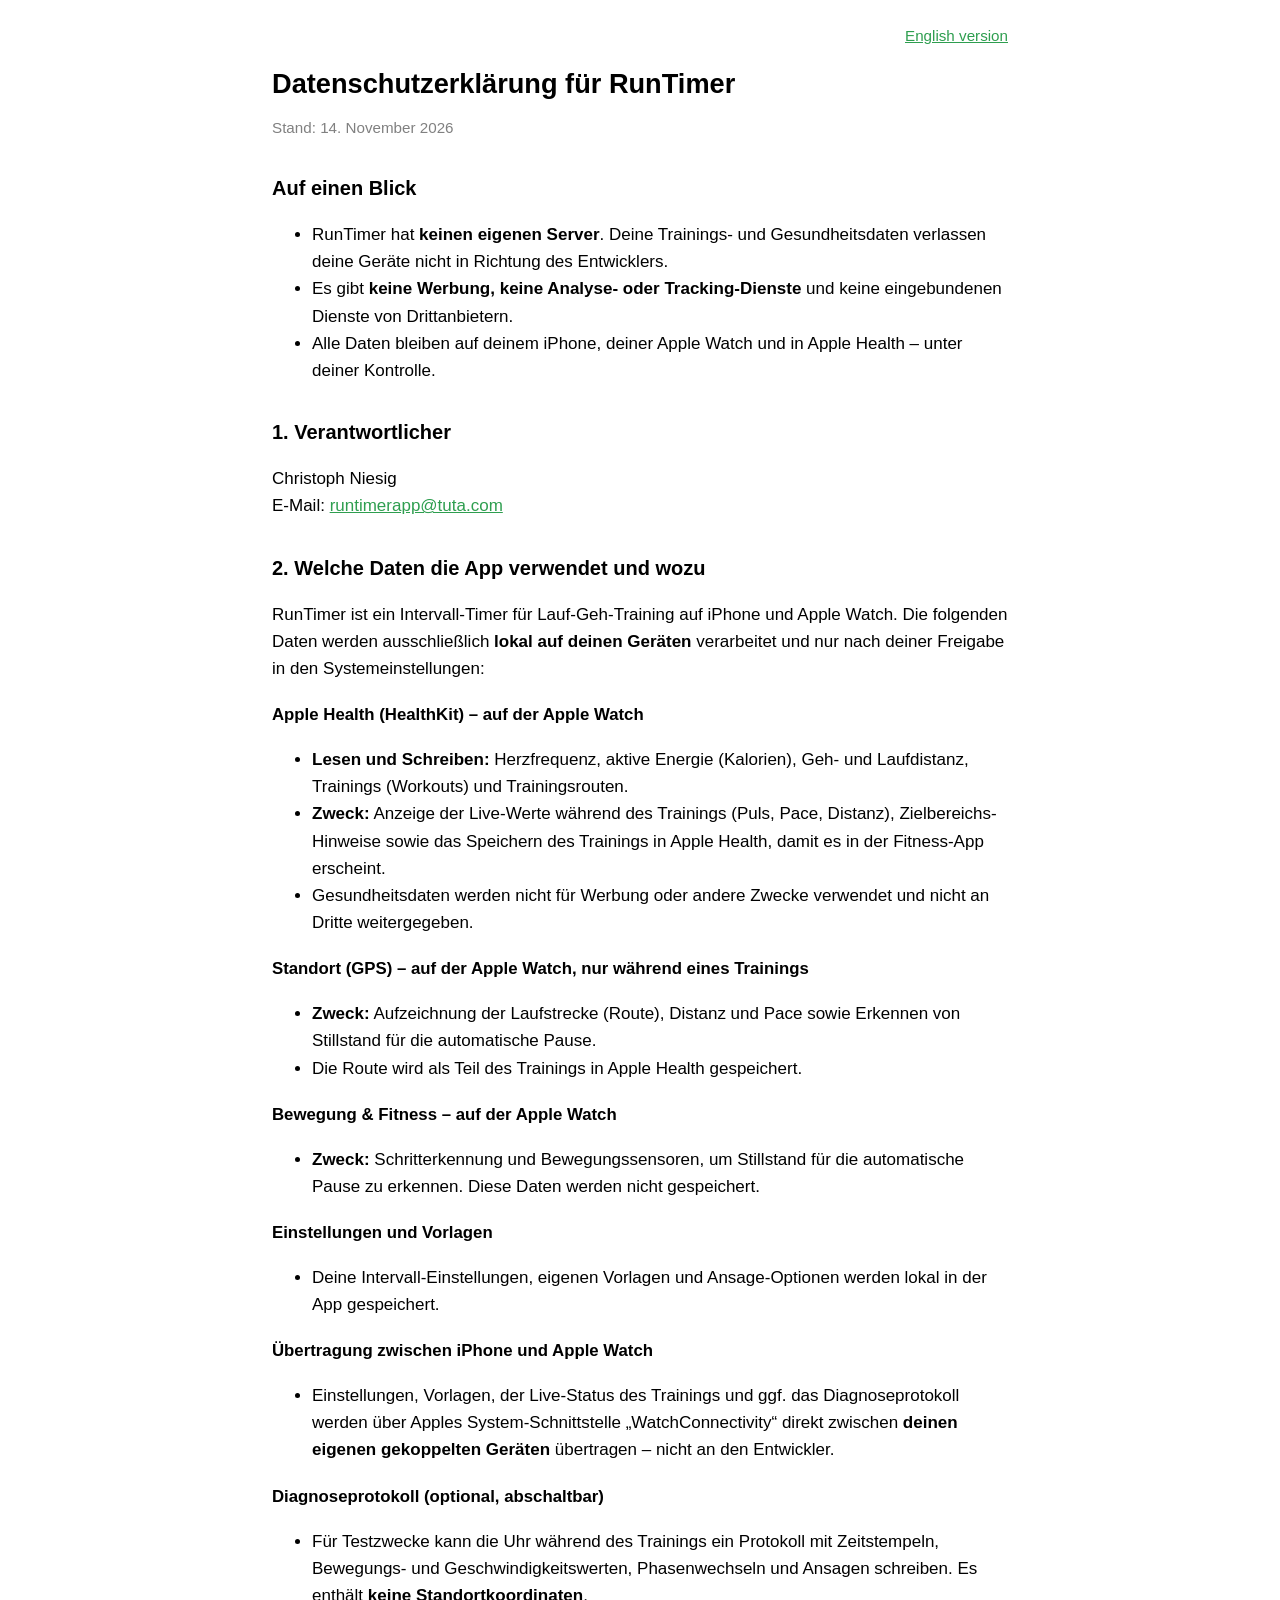
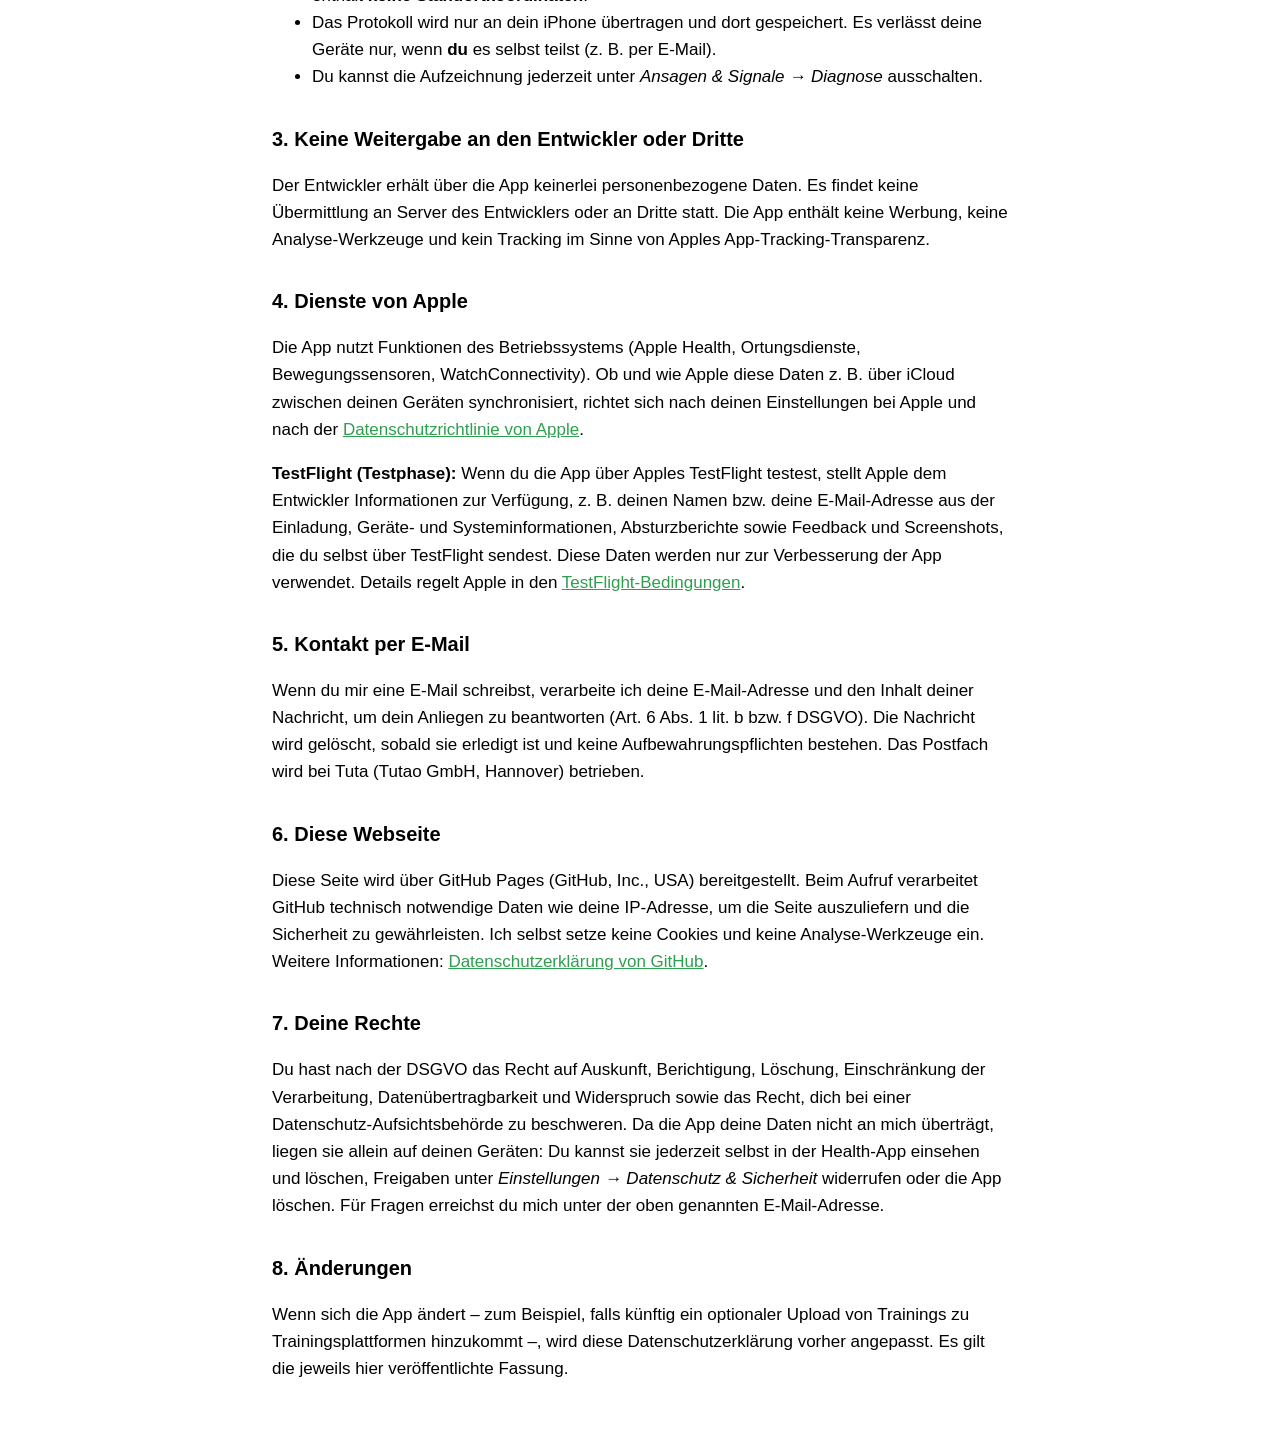
==== datenschutz.html @ b95197dc "Add files via upload" ====
<!DOCTYPE html>
<html lang="de">
<head>
<meta charset="utf-8">
<meta name="viewport" content="width=device-width, initial-scale=1">
<title>RunTimer – Datenschutzerklärung</title>
<link rel="stylesheet" href="style.css">
</head>
<body>
<main>
<p class="lang"><a href="privacy.html" hreflang="en">English version</a></p>

<h1>Datenschutzerklärung für RunTimer</h1>
<p class="meta">Stand: 14. November 2026</p>

<h2>Auf einen Blick</h2>
<ul>
  <li>RunTimer hat <strong>keinen eigenen Server</strong>. Deine Trainings- und Gesundheitsdaten verlassen deine Geräte nicht in Richtung des Entwicklers.</li>
  <li>Es gibt <strong>keine Werbung, keine Analyse- oder Tracking-Dienste</strong> und keine eingebundenen Dienste von Drittanbietern.</li>
  <li>Alle Daten bleiben auf deinem iPhone, deiner Apple Watch und in Apple Health – unter deiner Kontrolle.</li>
</ul>

<h2>1. Verantwortlicher</h2>
<p>Christoph Niesig<br>
E-Mail: <a href="mailto:runtimerapp@tuta.com">runtimerapp@tuta.com</a></p>

<h2>2. Welche Daten die App verwendet und wozu</h2>
<p>RunTimer ist ein Intervall-Timer für Lauf-Geh-Training auf iPhone und Apple Watch. Die folgenden Daten werden ausschließlich <strong>lokal auf deinen Geräten</strong> verarbeitet und nur nach deiner Freigabe in den Systemeinstellungen:</p>

<h3>Apple Health (HealthKit) – auf der Apple Watch</h3>
<ul>
  <li><strong>Lesen und Schreiben:</strong> Herzfrequenz, aktive Energie (Kalorien), Geh- und Laufdistanz, Trainings (Workouts) und Trainingsrouten.</li>
  <li><strong>Zweck:</strong> Anzeige der Live-Werte während des Trainings (Puls, Pace, Distanz), Zielbereichs-Hinweise sowie das Speichern des Trainings in Apple Health, damit es in der Fitness-App erscheint.</li>
  <li>Gesundheitsdaten werden nicht für Werbung oder andere Zwecke verwendet und nicht an Dritte weitergegeben.</li>
</ul>

<h3>Standort (GPS) – auf der Apple Watch, nur während eines Trainings</h3>
<ul>
  <li><strong>Zweck:</strong> Aufzeichnung der Laufstrecke (Route), Distanz und Pace sowie Erkennen von Stillstand für die automatische Pause.</li>
  <li>Die Route wird als Teil des Trainings in Apple Health gespeichert.</li>
</ul>

<h3>Bewegung &amp; Fitness – auf der Apple Watch</h3>
<ul>
  <li><strong>Zweck:</strong> Schritterkennung und Bewegungssensoren, um Stillstand für die automatische Pause zu erkennen. Diese Daten werden nicht gespeichert.</li>
</ul>

<h3>Einstellungen und Vorlagen</h3>
<ul>
  <li>Deine Intervall-Einstellungen, eigenen Vorlagen und Ansage-Optionen werden lokal in der App gespeichert.</li>
</ul>

<h3>Übertragung zwischen iPhone und Apple Watch</h3>
<ul>
  <li>Einstellungen, Vorlagen, der Live-Status des Trainings und ggf. das Diagnoseprotokoll werden über Apples System-Schnittstelle „WatchConnectivity“ direkt zwischen <strong>deinen eigenen gekoppelten Geräten</strong> übertragen – nicht an den Entwickler.</li>
</ul>

<h3>Diagnoseprotokoll (optional, abschaltbar)</h3>
<ul>
  <li>Für Testzwecke kann die Uhr während des Trainings ein Protokoll mit Zeitstempeln, Bewegungs- und Geschwindigkeitswerten, Phasenwechseln und Ansagen schreiben. Es enthält <strong>keine Standortkoordinaten</strong>.</li>
  <li>Das Protokoll wird nur an dein iPhone übertragen und dort gespeichert. Es verlässt deine Geräte nur, wenn <strong>du</strong> es selbst teilst (z.&nbsp;B. per E-Mail).</li>
  <li>Du kannst die Aufzeichnung jederzeit unter <em>Ansagen &amp; Signale → Diagnose</em> ausschalten.</li>
</ul>

<h2>3. Keine Weitergabe an den Entwickler oder Dritte</h2>
<p>Der Entwickler erhält über die App keinerlei personenbezogene Daten. Es findet keine Übermittlung an Server des Entwicklers oder an Dritte statt. Die App enthält keine Werbung, keine Analyse-Werkzeuge und kein Tracking im Sinne von Apples App-Tracking-Transparenz.</p>

<h2>4. Dienste von Apple</h2>
<p>Die App nutzt Funktionen des Betriebssystems (Apple Health, Ortungsdienste, Bewegungssensoren, WatchConnectivity). Ob und wie Apple diese Daten z.&nbsp;B. über iCloud zwischen deinen Geräten synchronisiert, richtet sich nach deinen Einstellungen bei Apple und nach der <a href="https://www.apple.com/de/legal/privacy/">Datenschutzrichtlinie von Apple</a>.</p>
<p><strong>TestFlight (Testphase):</strong> Wenn du die App über Apples TestFlight testest, stellt Apple dem Entwickler Informationen zur Verfügung, z.&nbsp;B. deinen Namen bzw. deine E-Mail-Adresse aus der Einladung, Geräte- und Systeminformationen, Absturzberichte sowie Feedback und Screenshots, die du selbst über TestFlight sendest. Diese Daten werden nur zur Verbesserung der App verwendet. Details regelt Apple in den <a href="https://www.apple.com/legal/internet-services/itunes/testflight/sren/terms.html">TestFlight-Bedingungen</a>.</p>

<h2>5. Kontakt per E-Mail</h2>
<p>Wenn du mir eine E-Mail schreibst, verarbeite ich deine E-Mail-Adresse und den Inhalt deiner Nachricht, um dein Anliegen zu beantworten (Art. 6 Abs. 1 lit. b bzw. f DSGVO). Die Nachricht wird gelöscht, sobald sie erledigt ist und keine Aufbewahrungspflichten bestehen. Das Postfach wird bei Tuta (Tutao GmbH, Hannover) betrieben.</p>

<h2>6. Diese Webseite</h2>
<p>Diese Seite wird über GitHub Pages (GitHub, Inc., USA) bereitgestellt. Beim Aufruf verarbeitet GitHub technisch notwendige Daten wie deine IP-Adresse, um die Seite auszuliefern und die Sicherheit zu gewährleisten. Ich selbst setze keine Cookies und keine Analyse-Werkzeuge ein. Weitere Informationen: <a href="https://docs.github.com/de/site-policy/privacy-policies/github-general-privacy-statement">Datenschutzerklärung von GitHub</a>.</p>

<h2>7. Deine Rechte</h2>
<p>Du hast nach der DSGVO das Recht auf Auskunft, Berichtigung, Löschung, Einschränkung der Verarbeitung, Datenübertragbarkeit und Widerspruch sowie das Recht, dich bei einer Datenschutz-Aufsichtsbehörde zu beschweren. Da die App deine Daten nicht an mich überträgt, liegen sie allein auf deinen Geräten: Du kannst sie jederzeit selbst in der Health-App einsehen und löschen, Freigaben unter <em>Einstellungen → Datenschutz &amp; Sicherheit</em> widerrufen oder die App löschen. Für Fragen erreichst du mich unter der oben genannten E-Mail-Adresse.</p>

<h2>8. Änderungen</h2>
<p>Wenn sich die App ändert – zum Beispiel, falls künftig ein optionaler Upload von Trainings zu Trainingsplattformen hinzukommt –, wird diese Datenschutzerklärung vorher angepasst. Es gilt die jeweils hier veröffentlichte Fassung.</p>
</main>
</body>
</html>
---- style.css ----
/* Schlichtes, gut lesbares Layout – ohne externe Schriften oder Skripte,
   damit beim Aufruf keine Daten an Dritte gehen. */
:root {
  color-scheme: light dark;
  --accent: #2e9e4f;
}
body {
  margin: 0;
  font-family: -apple-system, BlinkMacSystemFont, "Segoe UI", Roboto, Helvetica, Arial, sans-serif;
  line-height: 1.6;
  font-size: 17px;
}
main {
  max-width: 46rem;
  margin: 0 auto;
  padding: 1.5rem 1.25rem 3rem;
}
h1 { font-size: 1.7rem; line-height: 1.25; margin-bottom: 0.25rem; }
h2 { font-size: 1.25rem; margin-top: 2rem; }
h3 { font-size: 1.05rem; margin-top: 1.25rem; margin-bottom: 0.25rem; }
a { color: var(--accent); }
.meta { color: GrayText; font-size: 0.95rem; }
.lang { text-align: right; margin: 0; font-size: 0.95rem; }
.links { list-style: none; padding: 0; font-size: 1.15rem; }
.links li { margin: 0.5rem 0; }
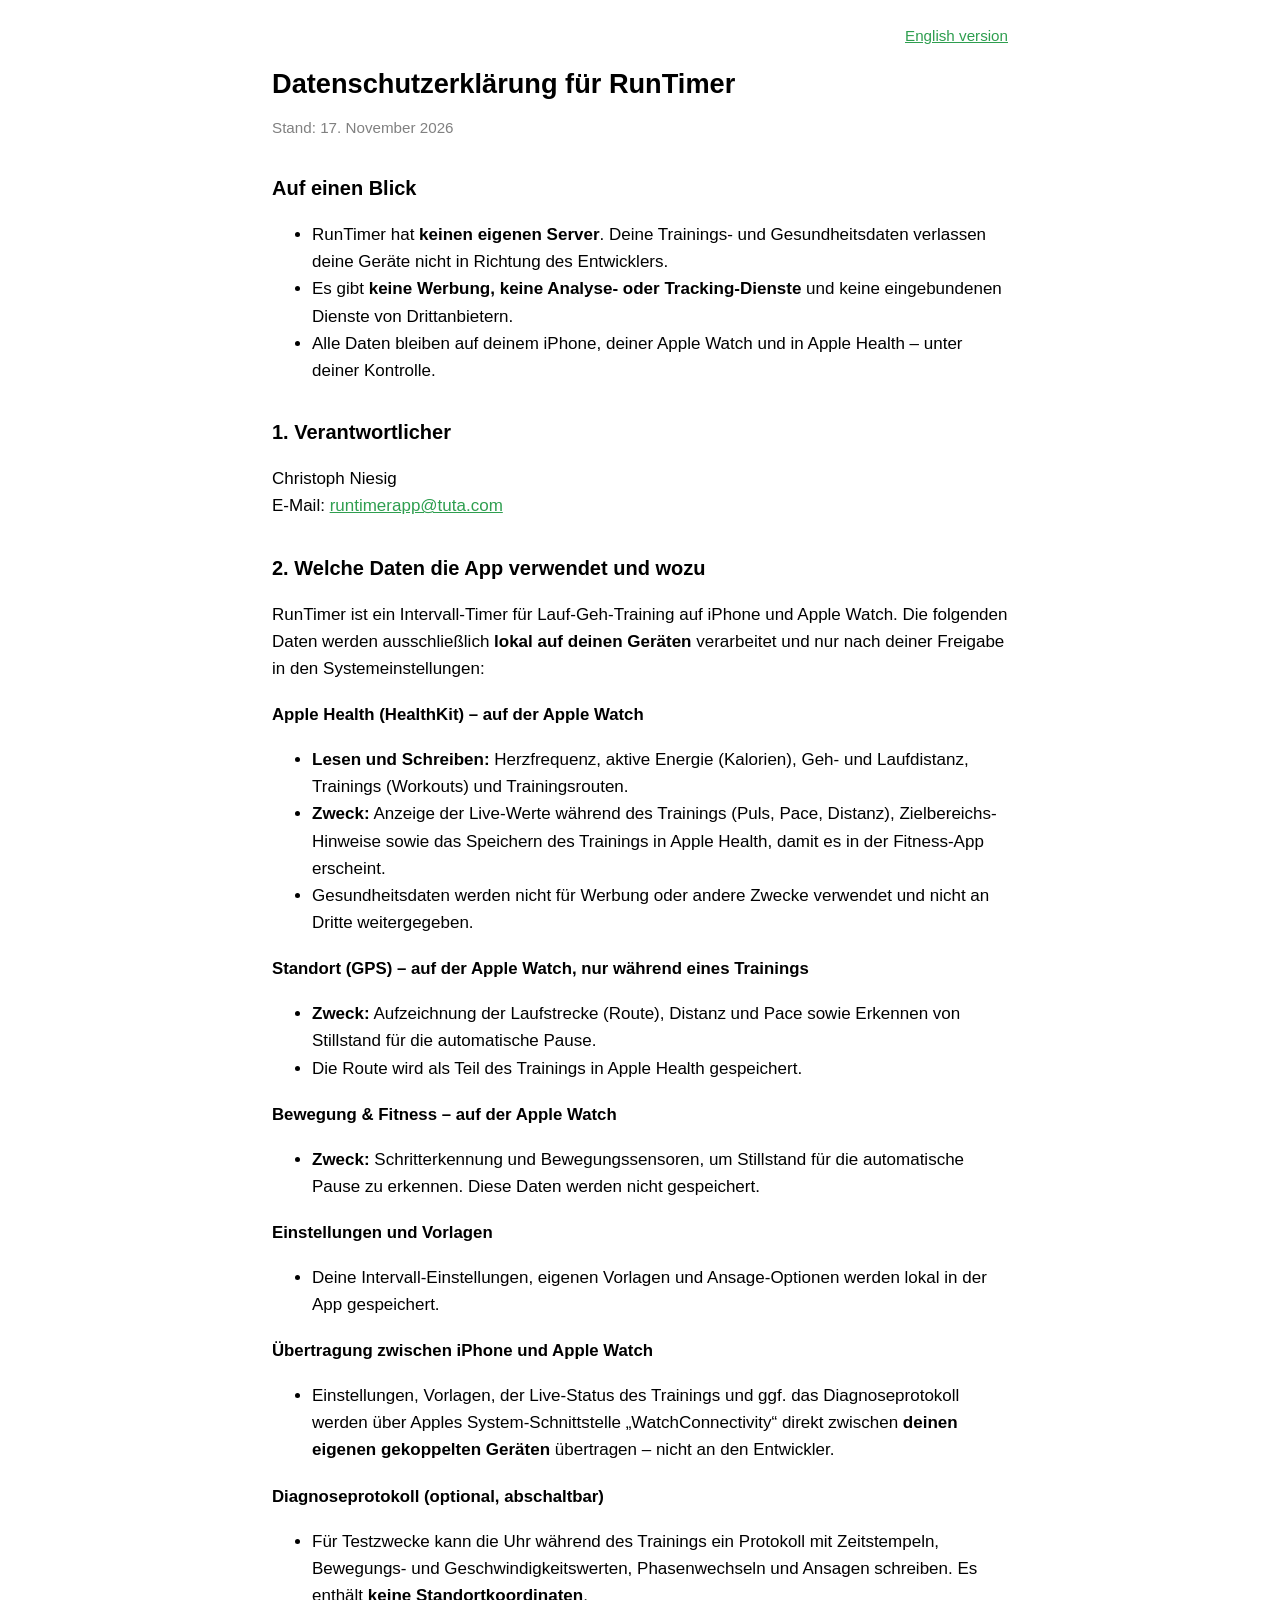
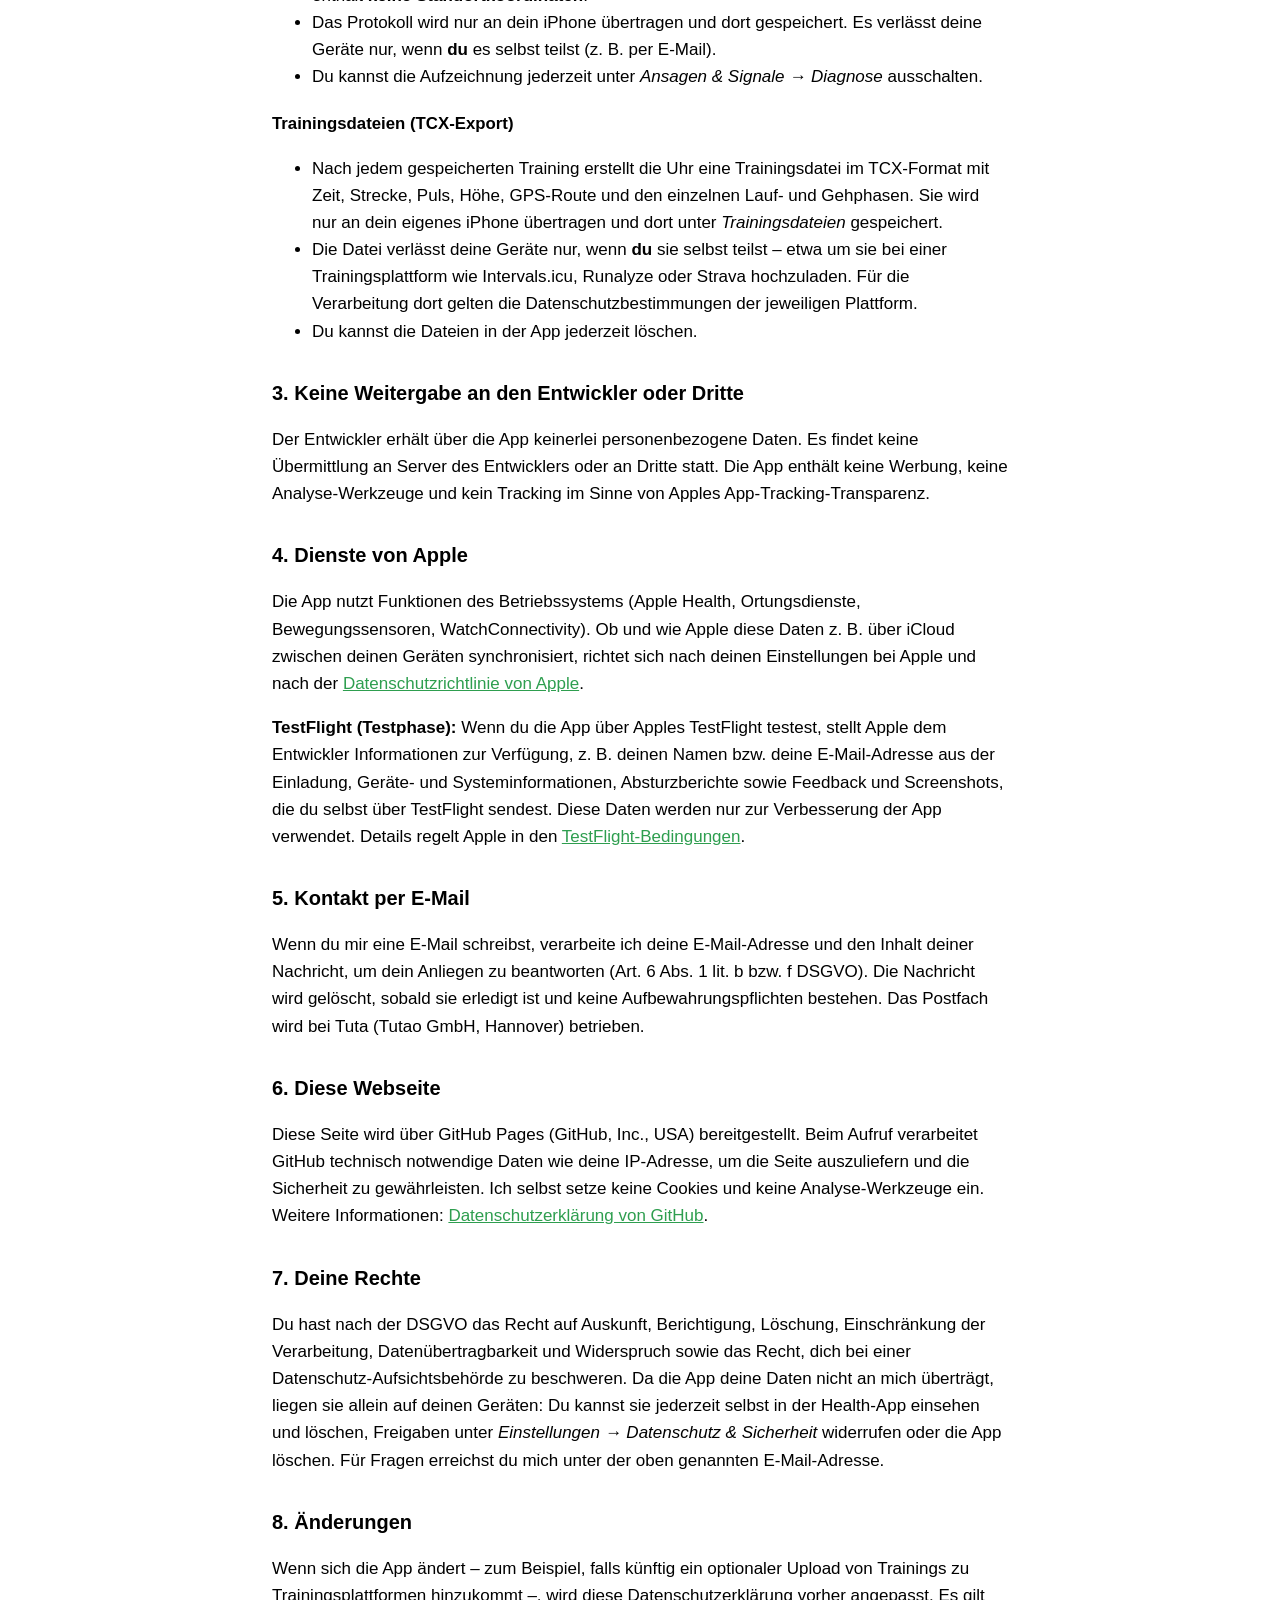
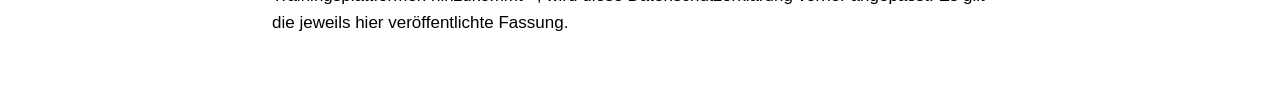
==== commit 81afff59: "Add files via upload" ====
--- a/datenschutz.html
+++ b/datenschutz.html
@@ -11,7 +11,7 @@
 <p class="lang"><a href="privacy.html" hreflang="en">English version</a></p>
 
 <h1>Datenschutzerklärung für RunTimer</h1>
-<p class="meta">Stand: 14. November 2026</p>
+<p class="meta">Stand: 17. November 2026</p>
 
 <h2>Auf einen Blick</h2>
 <ul>
@@ -62,6 +62,13 @@
   <li>Du kannst die Aufzeichnung jederzeit unter <em>Ansagen &amp; Signale → Diagnose</em> ausschalten.</li>
 </ul>
 
+<h3>Trainingsdateien (TCX-Export)</h3>
+<ul>
+  <li>Nach jedem gespeicherten Training erstellt die Uhr eine Trainingsdatei im TCX-Format mit Zeit, Strecke, Puls, Höhe, GPS-Route und den einzelnen Lauf- und Gehphasen. Sie wird nur an dein eigenes iPhone übertragen und dort unter <em>Trainingsdateien</em> gespeichert.</li>
+  <li>Die Datei verlässt deine Geräte nur, wenn <strong>du</strong> sie selbst teilst – etwa um sie bei einer Trainingsplattform wie Intervals.icu, Runalyze oder Strava hochzuladen. Für die Verarbeitung dort gelten die Datenschutzbestimmungen der jeweiligen Plattform.</li>
+  <li>Du kannst die Dateien in der App jederzeit löschen.</li>
+</ul>
+
 <h2>3. Keine Weitergabe an den Entwickler oder Dritte</h2>
 <p>Der Entwickler erhält über die App keinerlei personenbezogene Daten. Es findet keine Übermittlung an Server des Entwicklers oder an Dritte statt. Die App enthält keine Werbung, keine Analyse-Werkzeuge und kein Tracking im Sinne von Apples App-Tracking-Transparenz.</p>
 
--- a/style.css
+++ b/style.css
@@ -23,3 +23,17 @@
 .lang { text-align: right; margin: 0; font-size: 0.95rem; }
 .links { list-style: none; padding: 0; font-size: 1.15rem; }
 .links li { margin: 0.5rem 0; }
+
+.lead { font-size: 1.15rem; margin-top: 0; }
+.footer { margin-top: 3rem; border-top: 1px solid color-mix(in srgb, GrayText 40%, transparent); padding-top: 1rem; }
+
+/* FAQ: aufklappbare Einträge */
+details {
+  border: 1px solid color-mix(in srgb, GrayText 35%, transparent);
+  border-radius: 10px;
+  padding: 0.6rem 0.9rem;
+  margin: 0.6rem 0;
+}
+details[open] { padding-bottom: 0.2rem; }
+summary { cursor: pointer; font-weight: 600; }
+details p { margin: 0.5rem 0; }
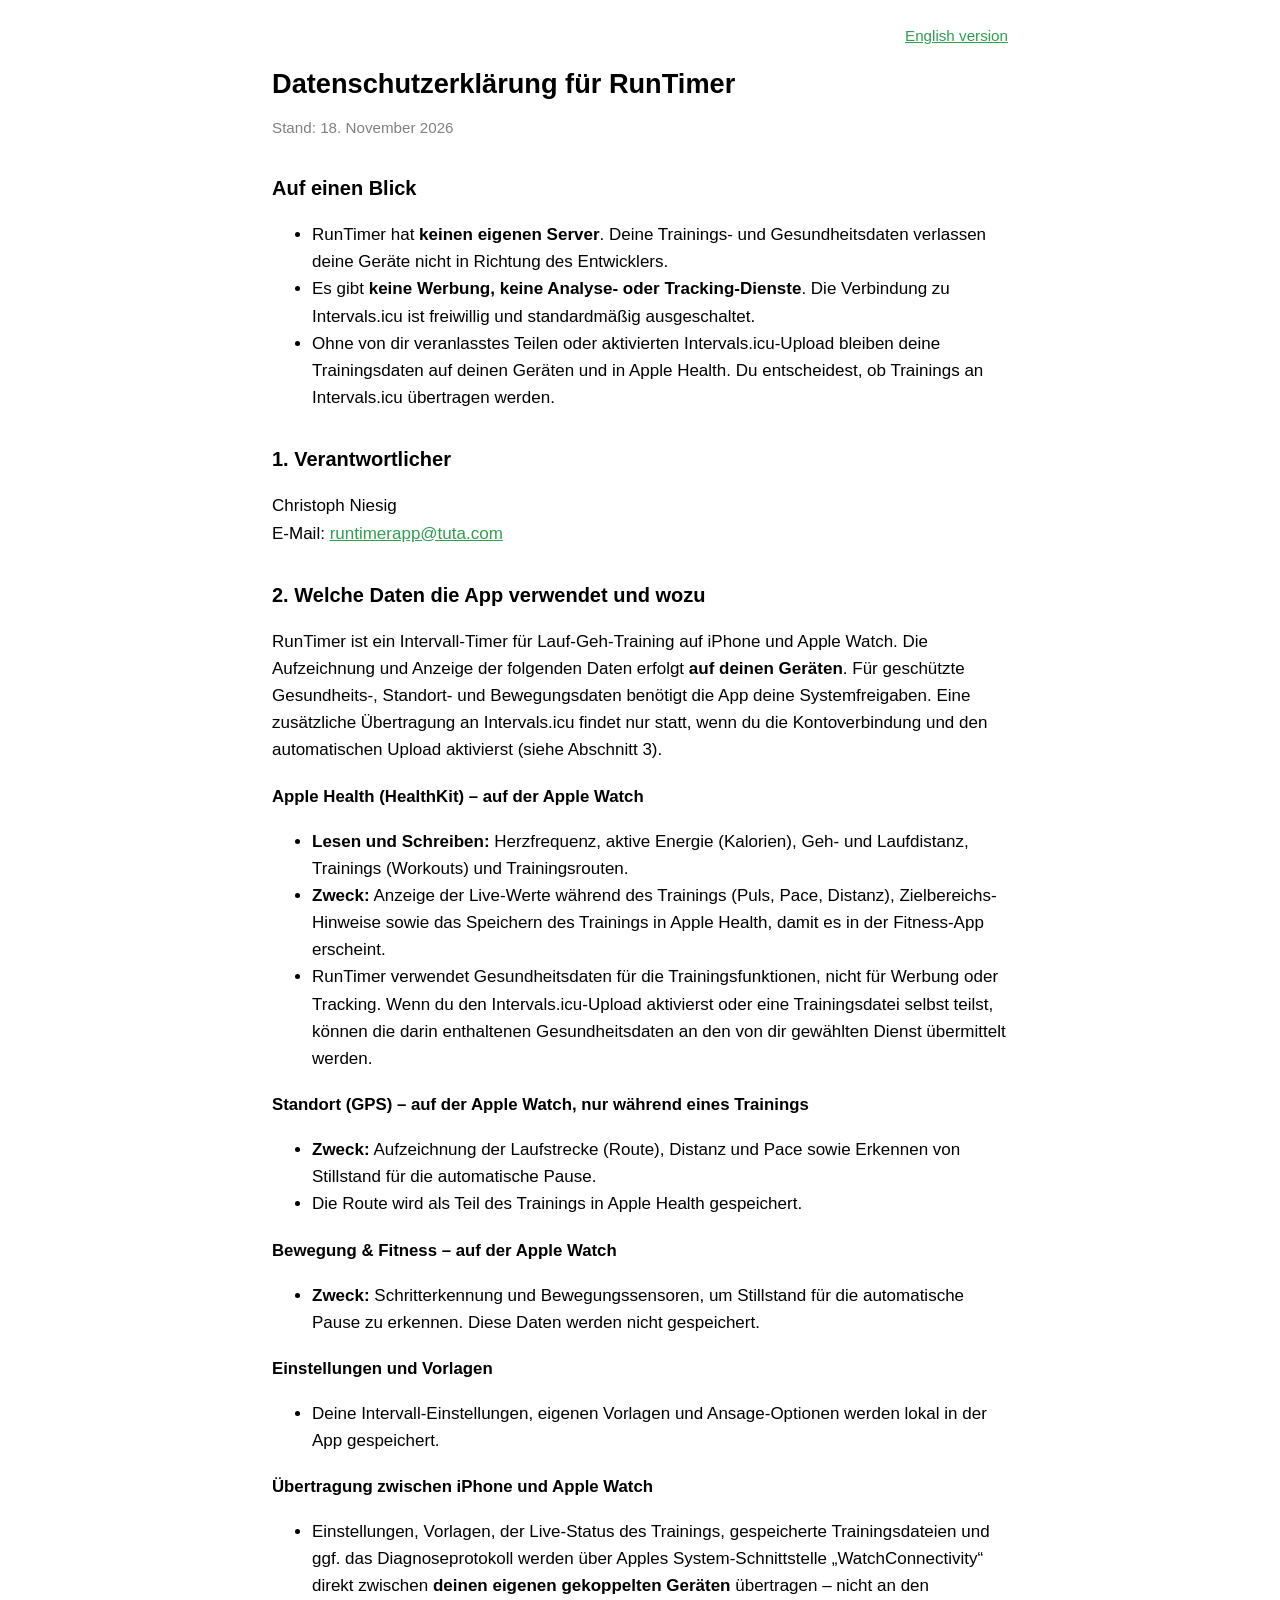
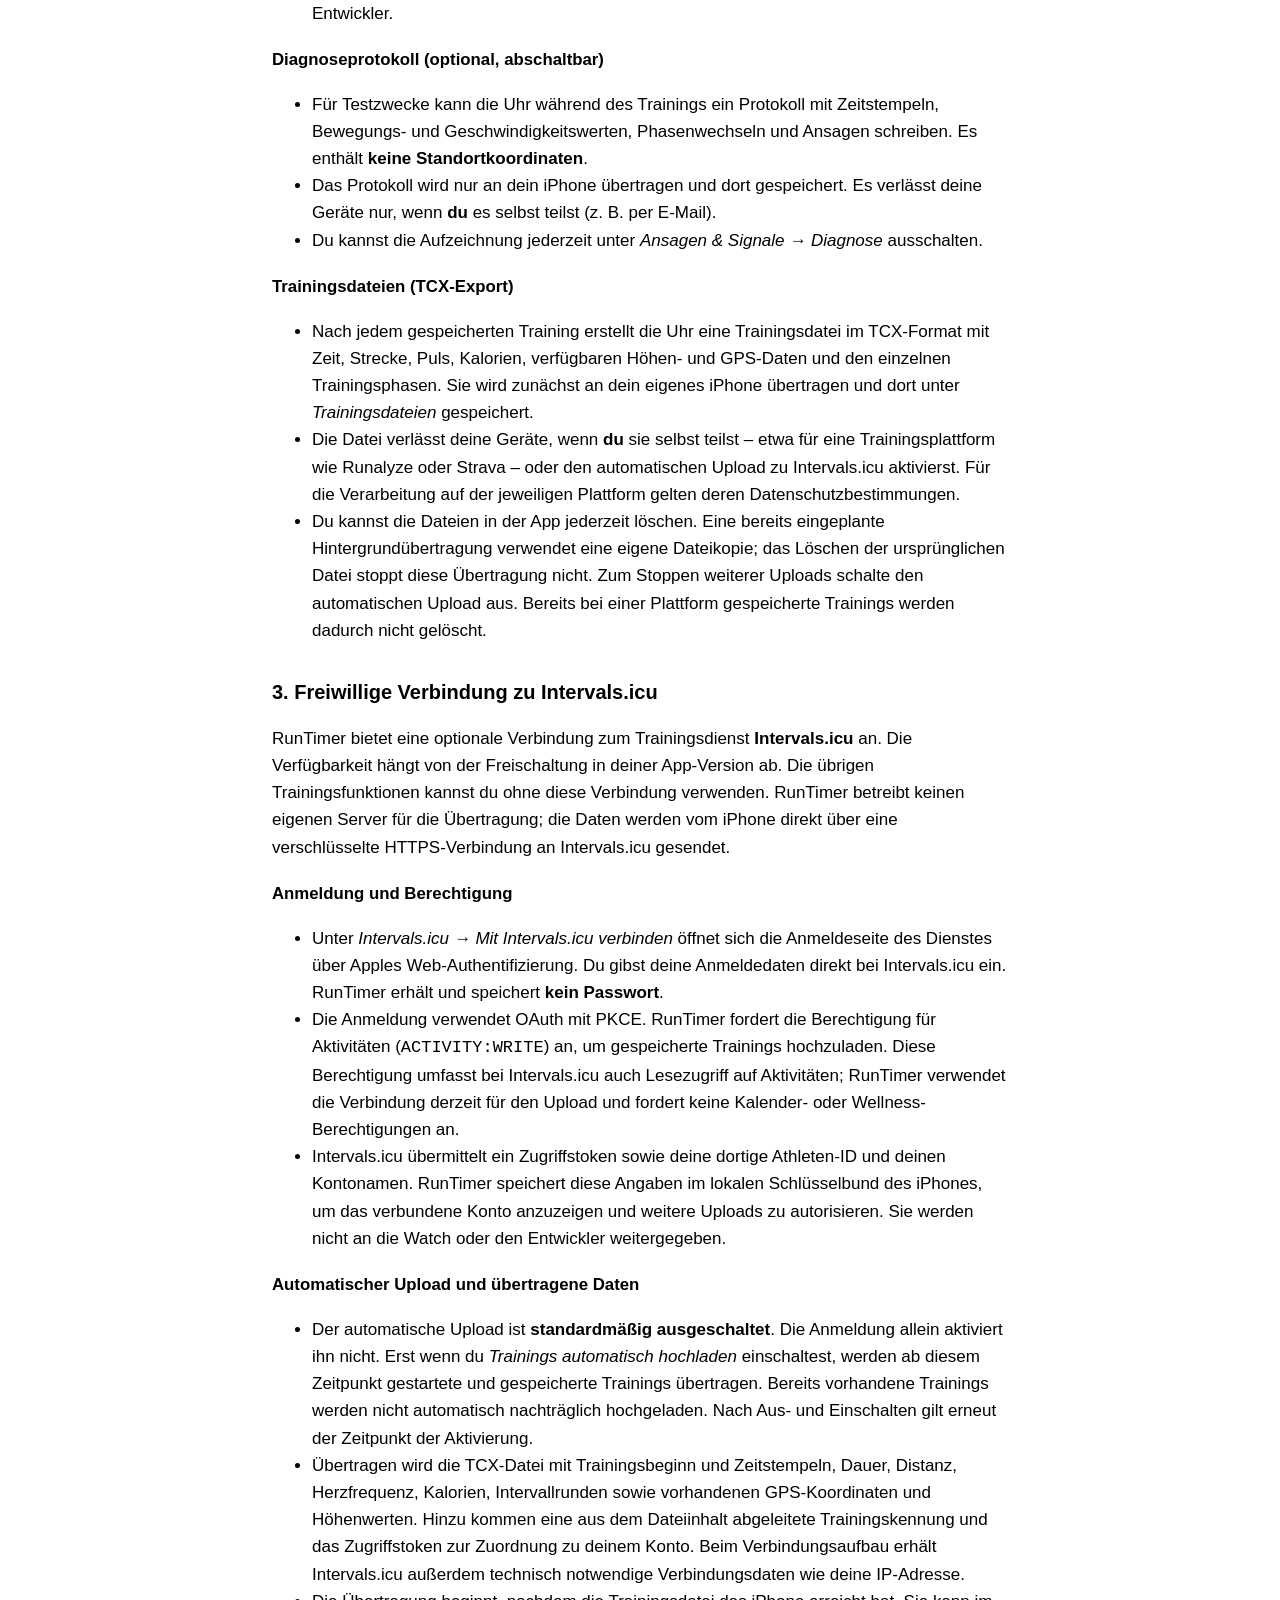
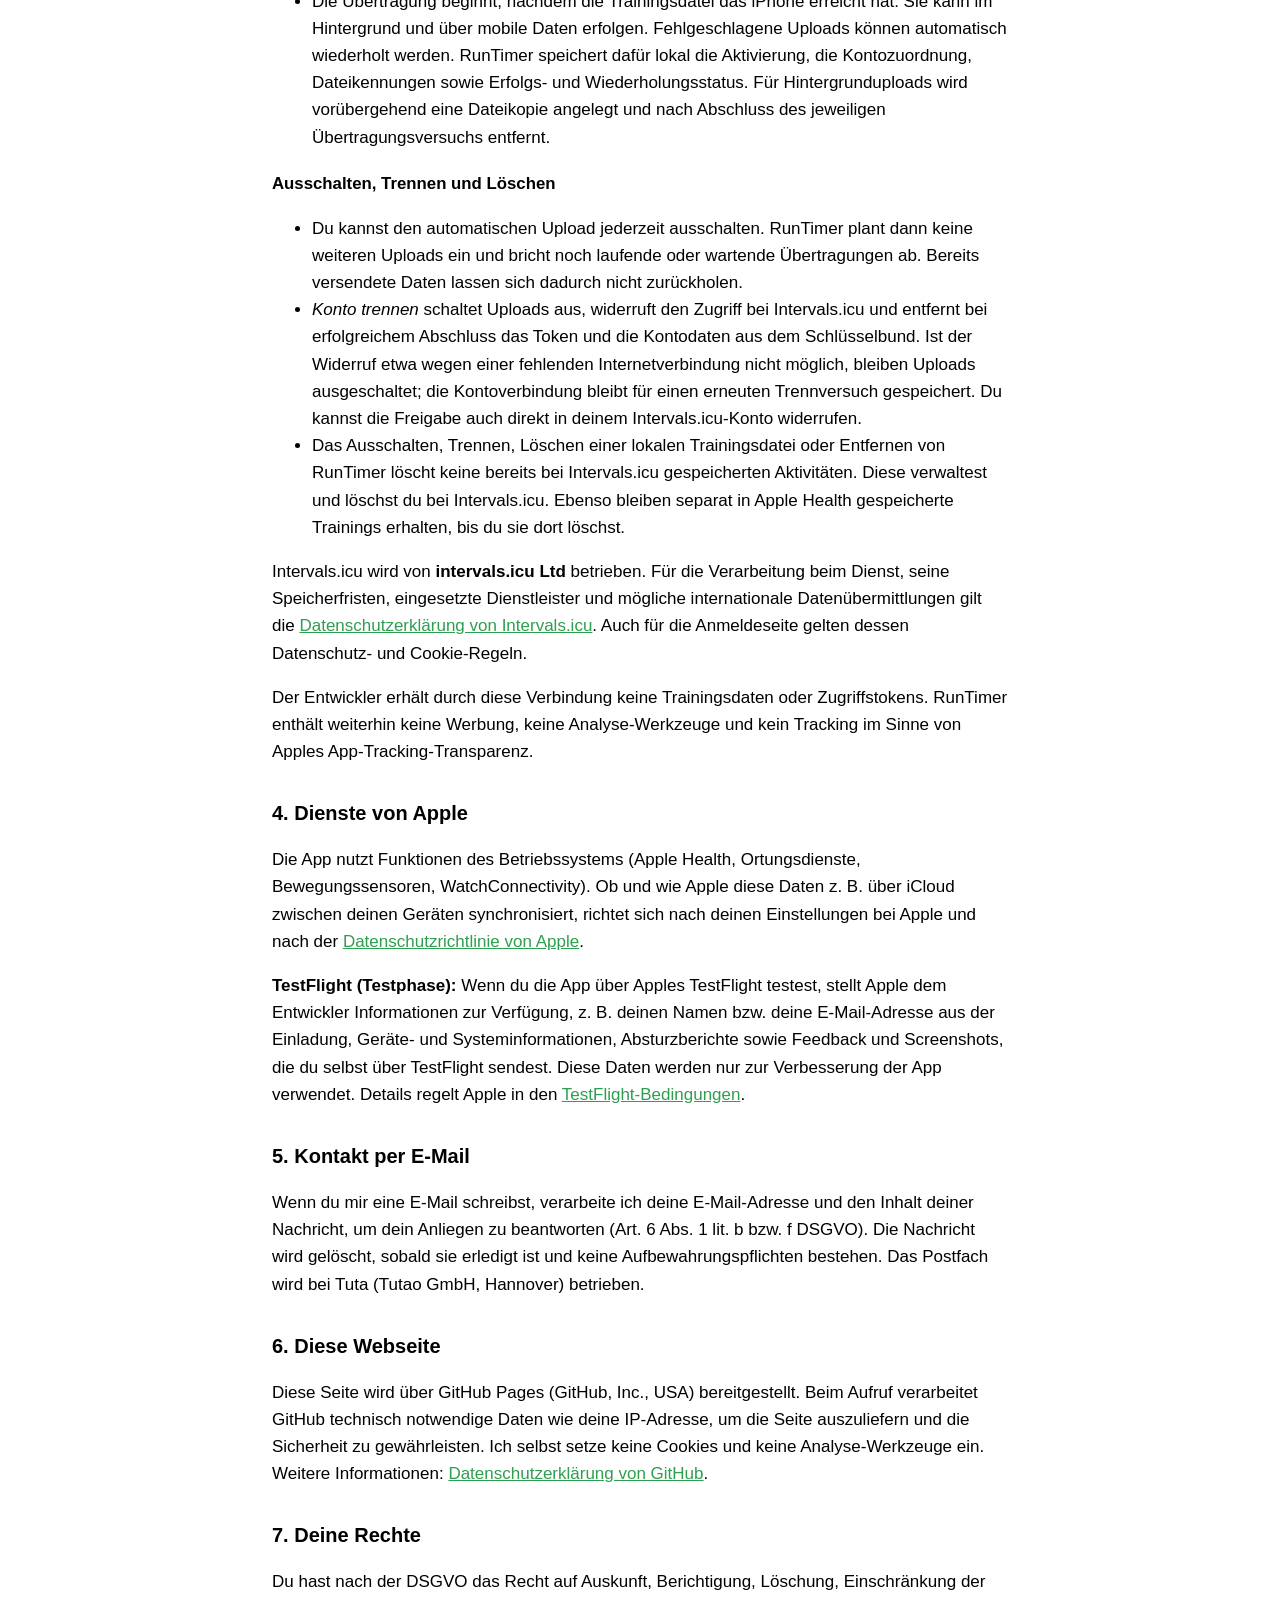
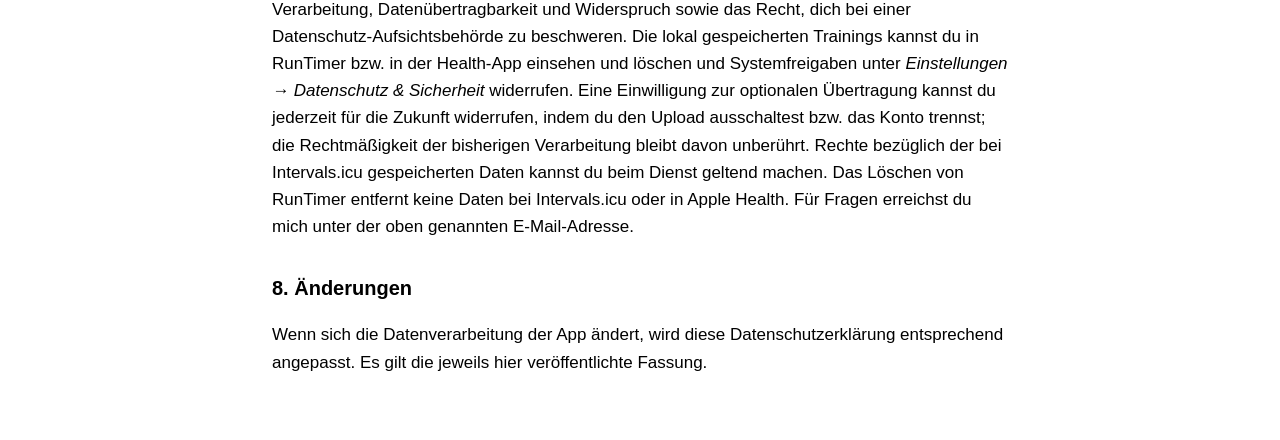
==== commit 67692edd: "Add files via upload" ====
--- a/datenschutz.html
+++ b/datenschutz.html
@@ -5,19 +5,21 @@
 <meta name="viewport" content="width=device-width, initial-scale=1">
 <title>RunTimer – Datenschutzerklärung</title>
 <link rel="stylesheet" href="style.css">
+<link rel="icon" type="image/png" href="favicon.png">
+<link rel="apple-touch-icon" href="apple-touch-icon.png">
 </head>
 <body>
 <main>
 <p class="lang"><a href="privacy.html" hreflang="en">English version</a></p>
 
 <h1>Datenschutzerklärung für RunTimer</h1>
-<p class="meta">Stand: 17. November 2026</p>
+<p class="meta">Stand: 18. November 2026</p>
 
 <h2>Auf einen Blick</h2>
 <ul>
   <li>RunTimer hat <strong>keinen eigenen Server</strong>. Deine Trainings- und Gesundheitsdaten verlassen deine Geräte nicht in Richtung des Entwicklers.</li>
-  <li>Es gibt <strong>keine Werbung, keine Analyse- oder Tracking-Dienste</strong> und keine eingebundenen Dienste von Drittanbietern.</li>
-  <li>Alle Daten bleiben auf deinem iPhone, deiner Apple Watch und in Apple Health – unter deiner Kontrolle.</li>
+  <li>Es gibt <strong>keine Werbung, keine Analyse- oder Tracking-Dienste</strong>. Die Verbindung zu Intervals.icu ist freiwillig und standardmäßig ausgeschaltet.</li>
+  <li>Ohne von dir veranlasstes Teilen oder aktivierten Intervals.icu-Upload bleiben deine Trainingsdaten auf deinen Geräten und in Apple Health. Du entscheidest, ob Trainings an Intervals.icu übertragen werden.</li>
 </ul>
 
 <h2>1. Verantwortlicher</h2>
@@ -25,13 +27,13 @@
 E-Mail: <a href="mailto:runtimerapp@tuta.com">runtimerapp@tuta.com</a></p>
 
 <h2>2. Welche Daten die App verwendet und wozu</h2>
-<p>RunTimer ist ein Intervall-Timer für Lauf-Geh-Training auf iPhone und Apple Watch. Die folgenden Daten werden ausschließlich <strong>lokal auf deinen Geräten</strong> verarbeitet und nur nach deiner Freigabe in den Systemeinstellungen:</p>
+<p>RunTimer ist ein Intervall-Timer für Lauf-Geh-Training auf iPhone und Apple Watch. Die Aufzeichnung und Anzeige der folgenden Daten erfolgt <strong>auf deinen Geräten</strong>. Für geschützte Gesundheits-, Standort- und Bewegungsdaten benötigt die App deine Systemfreigaben. Eine zusätzliche Übertragung an Intervals.icu findet nur statt, wenn du die Kontoverbindung und den automatischen Upload aktivierst (siehe Abschnitt 3).</p>
 
 <h3>Apple Health (HealthKit) – auf der Apple Watch</h3>
 <ul>
   <li><strong>Lesen und Schreiben:</strong> Herzfrequenz, aktive Energie (Kalorien), Geh- und Laufdistanz, Trainings (Workouts) und Trainingsrouten.</li>
   <li><strong>Zweck:</strong> Anzeige der Live-Werte während des Trainings (Puls, Pace, Distanz), Zielbereichs-Hinweise sowie das Speichern des Trainings in Apple Health, damit es in der Fitness-App erscheint.</li>
-  <li>Gesundheitsdaten werden nicht für Werbung oder andere Zwecke verwendet und nicht an Dritte weitergegeben.</li>
+  <li>RunTimer verwendet Gesundheitsdaten für die Trainingsfunktionen, nicht für Werbung oder Tracking. Wenn du den Intervals.icu-Upload aktivierst oder eine Trainingsdatei selbst teilst, können die darin enthaltenen Gesundheitsdaten an den von dir gewählten Dienst übermittelt werden.</li>
 </ul>
 
 <h3>Standort (GPS) – auf der Apple Watch, nur während eines Trainings</h3>
@@ -52,7 +54,7 @@
 
 <h3>Übertragung zwischen iPhone und Apple Watch</h3>
 <ul>
-  <li>Einstellungen, Vorlagen, der Live-Status des Trainings und ggf. das Diagnoseprotokoll werden über Apples System-Schnittstelle „WatchConnectivity“ direkt zwischen <strong>deinen eigenen gekoppelten Geräten</strong> übertragen – nicht an den Entwickler.</li>
+  <li>Einstellungen, Vorlagen, der Live-Status des Trainings, gespeicherte Trainingsdateien und ggf. das Diagnoseprotokoll werden über Apples System-Schnittstelle „WatchConnectivity“ direkt zwischen <strong>deinen eigenen gekoppelten Geräten</strong> übertragen – nicht an den Entwickler.</li>
 </ul>
 
 <h3>Diagnoseprotokoll (optional, abschaltbar)</h3>
@@ -64,13 +66,36 @@
 
 <h3>Trainingsdateien (TCX-Export)</h3>
 <ul>
-  <li>Nach jedem gespeicherten Training erstellt die Uhr eine Trainingsdatei im TCX-Format mit Zeit, Strecke, Puls, Höhe, GPS-Route und den einzelnen Lauf- und Gehphasen. Sie wird nur an dein eigenes iPhone übertragen und dort unter <em>Trainingsdateien</em> gespeichert.</li>
-  <li>Die Datei verlässt deine Geräte nur, wenn <strong>du</strong> sie selbst teilst – etwa um sie bei einer Trainingsplattform wie Intervals.icu, Runalyze oder Strava hochzuladen. Für die Verarbeitung dort gelten die Datenschutzbestimmungen der jeweiligen Plattform.</li>
-  <li>Du kannst die Dateien in der App jederzeit löschen.</li>
+  <li>Nach jedem gespeicherten Training erstellt die Uhr eine Trainingsdatei im TCX-Format mit Zeit, Strecke, Puls, Kalorien, verfügbaren Höhen- und GPS-Daten und den einzelnen Trainingsphasen. Sie wird zunächst an dein eigenes iPhone übertragen und dort unter <em>Trainingsdateien</em> gespeichert.</li>
+  <li>Die Datei verlässt deine Geräte, wenn <strong>du</strong> sie selbst teilst – etwa für eine Trainingsplattform wie Runalyze oder Strava – oder den automatischen Upload zu Intervals.icu aktivierst. Für die Verarbeitung auf der jeweiligen Plattform gelten deren Datenschutzbestimmungen.</li>
+  <li>Du kannst die Dateien in der App jederzeit löschen. Eine bereits eingeplante Hintergrundübertragung verwendet eine eigene Dateikopie; das Löschen der ursprünglichen Datei stoppt diese Übertragung nicht. Zum Stoppen weiterer Uploads schalte den automatischen Upload aus. Bereits bei einer Plattform gespeicherte Trainings werden dadurch nicht gelöscht.</li>
 </ul>
 
-<h2>3. Keine Weitergabe an den Entwickler oder Dritte</h2>
-<p>Der Entwickler erhält über die App keinerlei personenbezogene Daten. Es findet keine Übermittlung an Server des Entwicklers oder an Dritte statt. Die App enthält keine Werbung, keine Analyse-Werkzeuge und kein Tracking im Sinne von Apples App-Tracking-Transparenz.</p>
+<h2>3. Freiwillige Verbindung zu Intervals.icu</h2>
+<p>RunTimer bietet eine optionale Verbindung zum Trainingsdienst <strong>Intervals.icu</strong> an. Die Verfügbarkeit hängt von der Freischaltung in deiner App-Version ab. Die übrigen Trainingsfunktionen kannst du ohne diese Verbindung verwenden. RunTimer betreibt keinen eigenen Server für die Übertragung; die Daten werden vom iPhone direkt über eine verschlüsselte HTTPS-Verbindung an Intervals.icu gesendet.</p>
+
+<h3>Anmeldung und Berechtigung</h3>
+<ul>
+  <li>Unter <em>Intervals.icu → Mit Intervals.icu verbinden</em> öffnet sich die Anmeldeseite des Dienstes über Apples Web-Authentifizierung. Du gibst deine Anmeldedaten direkt bei Intervals.icu ein. RunTimer erhält und speichert <strong>kein Passwort</strong>.</li>
+  <li>Die Anmeldung verwendet OAuth mit PKCE. RunTimer fordert die Berechtigung für Aktivitäten (<code>ACTIVITY:WRITE</code>) an, um gespeicherte Trainings hochzuladen. Diese Berechtigung umfasst bei Intervals.icu auch Lesezugriff auf Aktivitäten; RunTimer verwendet die Verbindung derzeit für den Upload und fordert keine Kalender- oder Wellness-Berechtigungen an.</li>
+  <li>Intervals.icu übermittelt ein Zugriffstoken sowie deine dortige Athleten-ID und deinen Kontonamen. RunTimer speichert diese Angaben im lokalen Schlüsselbund des iPhones, um das verbundene Konto anzuzeigen und weitere Uploads zu autorisieren. Sie werden nicht an die Watch oder den Entwickler weitergegeben.</li>
+</ul>
+
+<h3>Automatischer Upload und übertragene Daten</h3>
+<ul>
+  <li>Der automatische Upload ist <strong>standardmäßig ausgeschaltet</strong>. Die Anmeldung allein aktiviert ihn nicht. Erst wenn du <em>Trainings automatisch hochladen</em> einschaltest, werden ab diesem Zeitpunkt gestartete und gespeicherte Trainings übertragen. Bereits vorhandene Trainings werden nicht automatisch nachträglich hochgeladen. Nach Aus- und Einschalten gilt erneut der Zeitpunkt der Aktivierung.</li>
+  <li>Übertragen wird die TCX-Datei mit Trainingsbeginn und Zeitstempeln, Dauer, Distanz, Herzfrequenz, Kalorien, Intervallrunden sowie vorhandenen GPS-Koordinaten und Höhenwerten. Hinzu kommen eine aus dem Dateiinhalt abgeleitete Trainingskennung und das Zugriffstoken zur Zuordnung zu deinem Konto. Beim Verbindungsaufbau erhält Intervals.icu außerdem technisch notwendige Verbindungsdaten wie deine IP-Adresse.</li>
+  <li>Die Übertragung beginnt, nachdem die Trainingsdatei das iPhone erreicht hat. Sie kann im Hintergrund und über mobile Daten erfolgen. Fehlgeschlagene Uploads können automatisch wiederholt werden. RunTimer speichert dafür lokal die Aktivierung, die Kontozuordnung, Dateikennungen sowie Erfolgs- und Wiederholungsstatus. Für Hintergrunduploads wird vorübergehend eine Dateikopie angelegt und nach Abschluss des jeweiligen Übertragungsversuchs entfernt.</li>
+</ul>
+
+<h3>Ausschalten, Trennen und Löschen</h3>
+<ul>
+  <li>Du kannst den automatischen Upload jederzeit ausschalten. RunTimer plant dann keine weiteren Uploads ein und bricht noch laufende oder wartende Übertragungen ab. Bereits versendete Daten lassen sich dadurch nicht zurückholen.</li>
+  <li><em>Konto trennen</em> schaltet Uploads aus, widerruft den Zugriff bei Intervals.icu und entfernt bei erfolgreichem Abschluss das Token und die Kontodaten aus dem Schlüsselbund. Ist der Widerruf etwa wegen einer fehlenden Internetverbindung nicht möglich, bleiben Uploads ausgeschaltet; die Kontoverbindung bleibt für einen erneuten Trennversuch gespeichert. Du kannst die Freigabe auch direkt in deinem Intervals.icu-Konto widerrufen.</li>
+  <li>Das Ausschalten, Trennen, Löschen einer lokalen Trainingsdatei oder Entfernen von RunTimer löscht keine bereits bei Intervals.icu gespeicherten Aktivitäten. Diese verwaltest und löschst du bei Intervals.icu. Ebenso bleiben separat in Apple Health gespeicherte Trainings erhalten, bis du sie dort löschst.</li>
+</ul>
+<p>Intervals.icu wird von <strong>intervals.icu Ltd</strong> betrieben. Für die Verarbeitung beim Dienst, seine Speicherfristen, eingesetzte Dienstleister und mögliche internationale Datenübermittlungen gilt die <a href="https://www.intervals.icu/privacy-policy/">Datenschutzerklärung von Intervals.icu</a>. Auch für die Anmeldeseite gelten dessen Datenschutz- und Cookie-Regeln.</p>
+<p>Der Entwickler erhält durch diese Verbindung keine Trainingsdaten oder Zugriffstokens. RunTimer enthält weiterhin keine Werbung, keine Analyse-Werkzeuge und kein Tracking im Sinne von Apples App-Tracking-Transparenz.</p>
 
 <h2>4. Dienste von Apple</h2>
 <p>Die App nutzt Funktionen des Betriebssystems (Apple Health, Ortungsdienste, Bewegungssensoren, WatchConnectivity). Ob und wie Apple diese Daten z.&nbsp;B. über iCloud zwischen deinen Geräten synchronisiert, richtet sich nach deinen Einstellungen bei Apple und nach der <a href="https://www.apple.com/de/legal/privacy/">Datenschutzrichtlinie von Apple</a>.</p>
@@ -83,10 +108,10 @@
 <p>Diese Seite wird über GitHub Pages (GitHub, Inc., USA) bereitgestellt. Beim Aufruf verarbeitet GitHub technisch notwendige Daten wie deine IP-Adresse, um die Seite auszuliefern und die Sicherheit zu gewährleisten. Ich selbst setze keine Cookies und keine Analyse-Werkzeuge ein. Weitere Informationen: <a href="https://docs.github.com/de/site-policy/privacy-policies/github-general-privacy-statement">Datenschutzerklärung von GitHub</a>.</p>
 
 <h2>7. Deine Rechte</h2>
-<p>Du hast nach der DSGVO das Recht auf Auskunft, Berichtigung, Löschung, Einschränkung der Verarbeitung, Datenübertragbarkeit und Widerspruch sowie das Recht, dich bei einer Datenschutz-Aufsichtsbehörde zu beschweren. Da die App deine Daten nicht an mich überträgt, liegen sie allein auf deinen Geräten: Du kannst sie jederzeit selbst in der Health-App einsehen und löschen, Freigaben unter <em>Einstellungen → Datenschutz &amp; Sicherheit</em> widerrufen oder die App löschen. Für Fragen erreichst du mich unter der oben genannten E-Mail-Adresse.</p>
+<p>Du hast nach der DSGVO das Recht auf Auskunft, Berichtigung, Löschung, Einschränkung der Verarbeitung, Datenübertragbarkeit und Widerspruch sowie das Recht, dich bei einer Datenschutz-Aufsichtsbehörde zu beschweren. Die lokal gespeicherten Trainings kannst du in RunTimer bzw. in der Health-App einsehen und löschen und Systemfreigaben unter <em>Einstellungen → Datenschutz &amp; Sicherheit</em> widerrufen. Eine Einwilligung zur optionalen Übertragung kannst du jederzeit für die Zukunft widerrufen, indem du den Upload ausschaltest bzw. das Konto trennst; die Rechtmäßigkeit der bisherigen Verarbeitung bleibt davon unberührt. Rechte bezüglich der bei Intervals.icu gespeicherten Daten kannst du beim Dienst geltend machen. Das Löschen von RunTimer entfernt keine Daten bei Intervals.icu oder in Apple Health. Für Fragen erreichst du mich unter der oben genannten E-Mail-Adresse.</p>
 
 <h2>8. Änderungen</h2>
-<p>Wenn sich die App ändert – zum Beispiel, falls künftig ein optionaler Upload von Trainings zu Trainingsplattformen hinzukommt –, wird diese Datenschutzerklärung vorher angepasst. Es gilt die jeweils hier veröffentlichte Fassung.</p>
+<p>Wenn sich die Datenverarbeitung der App ändert, wird diese Datenschutzerklärung entsprechend angepasst. Es gilt die jeweils hier veröffentlichte Fassung.</p>
 </main>
 </body>
 </html>
--- a/style.css
+++ b/style.css
@@ -37,3 +37,7 @@
 details[open] { padding-bottom: 0.2rem; }
 summary { cursor: pointer; font-weight: 600; }
 details p { margin: 0.5rem 0; }
+
+/* App-Logo: abgerundet wie ein App-Icon */
+.logo { border-radius: 22%; display: block; margin: 0.5rem 0 0.25rem; }
+.logo-small { border-radius: 22%; vertical-align: -0.35em; margin-right: 0.2rem; }
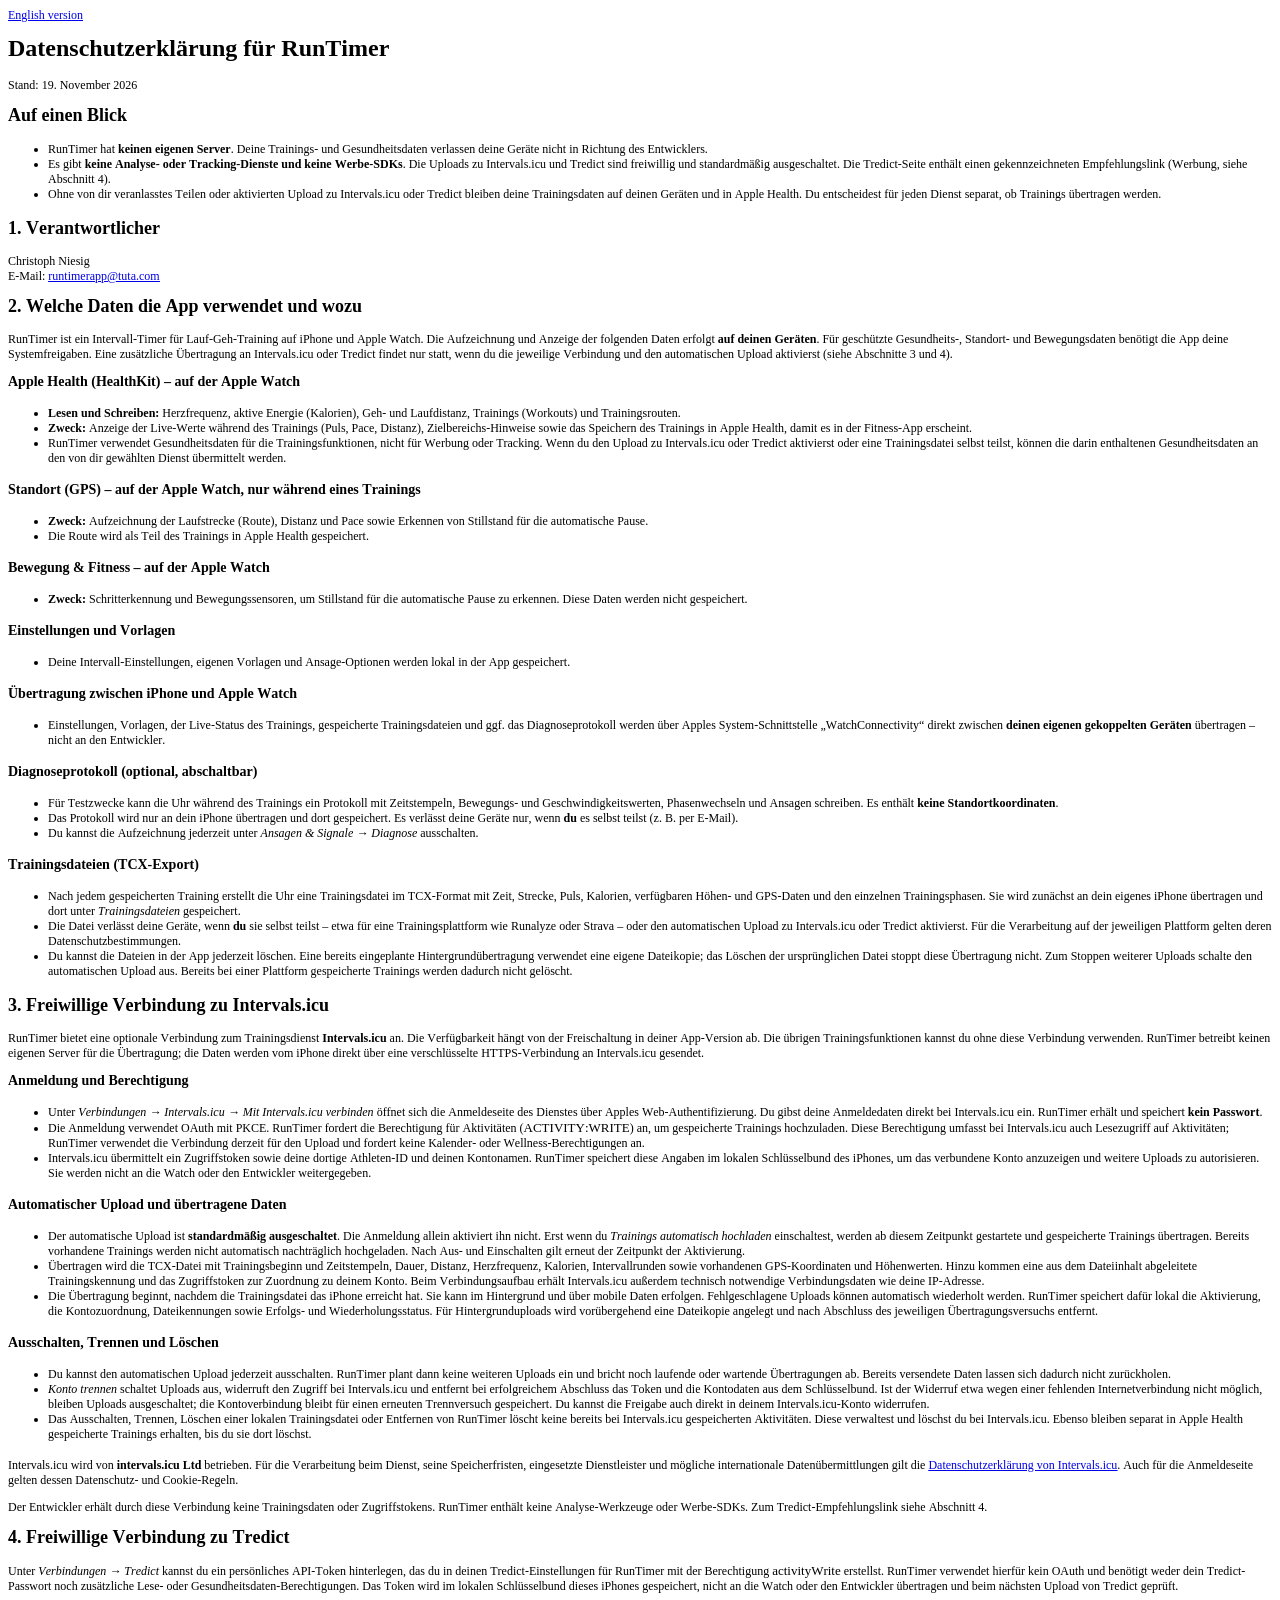
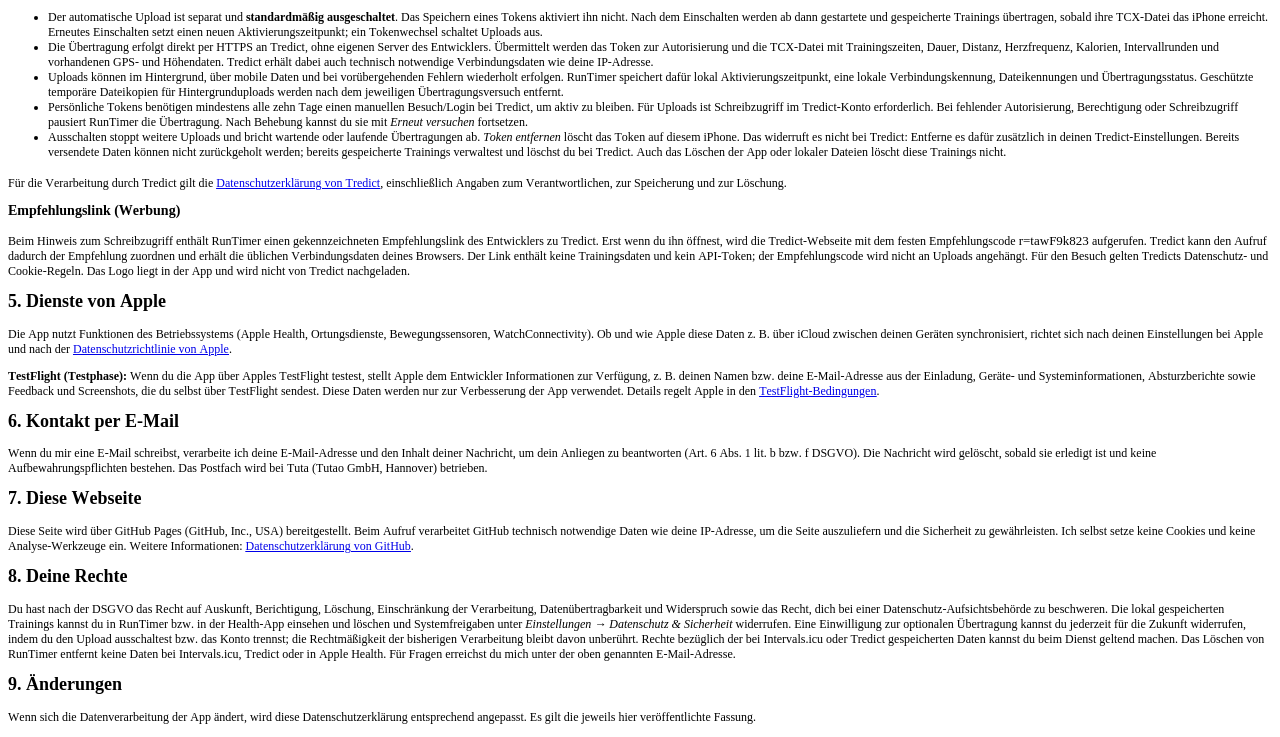
==== commit cff5aafb: "Add files via upload" ====
--- a/datenschutz.html
+++ b/datenschutz.html
@@ -1,117 +1,118 @@
-<!DOCTYPE html>
-<html lang="de">
+<!DOCTYPE html PUBLIC "-//W3C//DTD HTML 4.01//EN" "http://www.w3.org/TR/html4/strict.dtd">
+<html>
 <head>
-<meta charset="utf-8">
-<meta name="viewport" content="width=device-width, initial-scale=1">
-<title>RunTimer – Datenschutzerklärung</title>
-<link rel="stylesheet" href="style.css">
-<link rel="icon" type="image/png" href="favicon.png">
-<link rel="apple-touch-icon" href="apple-touch-icon.png">
+  <meta http-equiv="Content-Type" content="text/html; charset=utf-8">
+  <meta http-equiv="Content-Style-Type" content="text/css">
+  <title></title>
+  <meta name="Generator" content="Cocoa HTML Writer">
+  <meta name="CocoaVersion" content="2775.2">
+  <style type="text/css">
+    p.p1 {margin: 0.0px 0.0px 12.0px 0.0px; font: 12.0px Times; color: #0000e9; -webkit-text-stroke: #0000e9}
+    p.p3 {margin: 0.0px 0.0px 12.0px 0.0px; font: 12.0px Times; -webkit-text-stroke: #000000}
+    li.li5 {margin: 0.0px 0.0px 0.0px 0.0px; font: 12.0px Times; -webkit-text-stroke: #000000}
+    span.s1 {text-decoration: underline ; font-kerning: none}
+    span.s2 {font-kerning: none}
+    span.s3 {-webkit-text-stroke: 0px #000000}
+    span.s4 {font: 12.0px Times; text-decoration: underline ; font-kerning: none; color: #0000e9; -webkit-text-stroke: 0px #0000e9}
+    span.s5 {font: 12.0px '.Times Fallback'; font-kerning: none}
+    span.s6 {font: 13.0px Menlo; font-kerning: none}
+    ul.ul1 {list-style-type: disc}
+  </style>
 </head>
 <body>
-<main>
-<p class="lang"><a href="privacy.html" hreflang="en">English version</a></p>
-
-<h1>Datenschutzerklärung für RunTimer</h1>
-<p class="meta">Stand: 18. November 2026</p>
-
-<h2>Auf einen Blick</h2>
-<ul>
-  <li>RunTimer hat <strong>keinen eigenen Server</strong>. Deine Trainings- und Gesundheitsdaten verlassen deine Geräte nicht in Richtung des Entwicklers.</li>
-  <li>Es gibt <strong>keine Werbung, keine Analyse- oder Tracking-Dienste</strong>. Die Verbindung zu Intervals.icu ist freiwillig und standardmäßig ausgeschaltet.</li>
-  <li>Ohne von dir veranlasstes Teilen oder aktivierten Intervals.icu-Upload bleiben deine Trainingsdaten auf deinen Geräten und in Apple Health. Du entscheidest, ob Trainings an Intervals.icu übertragen werden.</li>
+<p class="p1"><span class="s1"><a href="file:///Users/christoph/Documents/developement/xcode/RunTimer_v3/Website/privacy.html">English version</a></span></p>
+<h1 style="margin: 0.0px 0.0px 16.1px 0.0px; font: 24.0px Times; -webkit-text-stroke: #000000"><span class="s2"><b>Datenschutzerklärung für RunTimer</b></span></h1>
+<p class="p3"><span class="s2">Stand: 19. November 2026</span></p>
+<h2 style="margin: 0.0px 0.0px 14.9px 0.0px; font: 18.0px Times; -webkit-text-stroke: #000000"><span class="s2"><b>Auf einen Blick</b></span></h2>
+<ul class="ul1">
+  <li class="li5"><span class="s3"></span><span class="s2">RunTimer hat <b>keinen eigenen Server</b>. Deine Trainings- und Gesundheitsdaten verlassen deine Geräte nicht in Richtung des Entwicklers.</span></li>
+  <li class="li5"><span class="s3"></span><span class="s2">Es gibt <b>keine Analyse- oder Tracking-Dienste und keine Werbe-SDKs</b>. Die Uploads zu Intervals.icu und Tredict sind freiwillig und standardmäßig ausgeschaltet. Die Tredict-Seite enthält einen gekennzeichneten Empfehlungslink (Werbung, siehe Abschnitt 4).</span></li>
+  <li class="li5"><span class="s3"></span><span class="s2">Ohne von dir veranlasstes Teilen oder aktivierten Upload zu Intervals.icu oder Tredict bleiben deine Trainingsdaten auf deinen Geräten und in Apple Health. Du entscheidest für jeden Dienst separat, ob Trainings übertragen werden.</span></li>
 </ul>
-
-<h2>1. Verantwortlicher</h2>
-<p>Christoph Niesig<br>
-E-Mail: <a href="mailto:runtimerapp@tuta.com">runtimerapp@tuta.com</a></p>
-
-<h2>2. Welche Daten die App verwendet und wozu</h2>
-<p>RunTimer ist ein Intervall-Timer für Lauf-Geh-Training auf iPhone und Apple Watch. Die Aufzeichnung und Anzeige der folgenden Daten erfolgt <strong>auf deinen Geräten</strong>. Für geschützte Gesundheits-, Standort- und Bewegungsdaten benötigt die App deine Systemfreigaben. Eine zusätzliche Übertragung an Intervals.icu findet nur statt, wenn du die Kontoverbindung und den automatischen Upload aktivierst (siehe Abschnitt 3).</p>
-
-<h3>Apple Health (HealthKit) – auf der Apple Watch</h3>
-<ul>
-  <li><strong>Lesen und Schreiben:</strong> Herzfrequenz, aktive Energie (Kalorien), Geh- und Laufdistanz, Trainings (Workouts) und Trainingsrouten.</li>
-  <li><strong>Zweck:</strong> Anzeige der Live-Werte während des Trainings (Puls, Pace, Distanz), Zielbereichs-Hinweise sowie das Speichern des Trainings in Apple Health, damit es in der Fitness-App erscheint.</li>
-  <li>RunTimer verwendet Gesundheitsdaten für die Trainingsfunktionen, nicht für Werbung oder Tracking. Wenn du den Intervals.icu-Upload aktivierst oder eine Trainingsdatei selbst teilst, können die darin enthaltenen Gesundheitsdaten an den von dir gewählten Dienst übermittelt werden.</li>
+<h2 style="margin: 0.0px 0.0px 14.9px 0.0px; font: 18.0px Times; -webkit-text-stroke: #000000"><span class="s2"><b>1. Verantwortlicher</b></span></h2>
+<p class="p3"><span class="s2">Christoph Niesig<br>
+E-Mail: <a href="mailto:runtimerapp@tuta.com"><span class="s4">runtimerapp@tuta.com</span></a></span></p>
+<h2 style="margin: 0.0px 0.0px 14.9px 0.0px; font: 18.0px Times; -webkit-text-stroke: #000000"><span class="s2"><b>2. Welche Daten die App verwendet und wozu</b></span></h2>
+<p class="p3"><span class="s2">RunTimer ist ein Intervall-Timer für Lauf-Geh-Training auf iPhone und Apple Watch. Die Aufzeichnung und Anzeige der folgenden Daten erfolgt <b>auf deinen Geräten</b>. Für geschützte Gesundheits-, Standort- und Bewegungsdaten benötigt die App deine Systemfreigaben. Eine zusätzliche Übertragung an Intervals.icu oder Tredict findet nur statt, wenn du die jeweilige Verbindung und den automatischen Upload aktivierst (siehe Abschnitte 3 und 4).</span></p>
+<h3 style="margin: 0.0px 0.0px 14.0px 0.0px; font: 14.0px Times; -webkit-text-stroke: #000000"><span class="s2"><b>Apple Health (HealthKit) – auf der Apple Watch</b></span></h3>
+<ul class="ul1">
+  <li class="li5"><span class="s3"><b></b></span><span class="s2"><b>Lesen und Schreiben:</b> Herzfrequenz, aktive Energie (Kalorien), Geh- und Laufdistanz, Trainings (Workouts) und Trainingsrouten.</span></li>
+  <li class="li5"><span class="s3"><b></b></span><span class="s2"><b>Zweck:</b> Anzeige der Live-Werte während des Trainings (Puls, Pace, Distanz), Zielbereichs-Hinweise sowie das Speichern des Trainings in Apple Health, damit es in der Fitness-App erscheint.</span></li>
+  <li class="li5"><span class="s3"></span><span class="s2">RunTimer verwendet Gesundheitsdaten für die Trainingsfunktionen, nicht für Werbung oder Tracking. Wenn du den Upload zu Intervals.icu oder Tredict aktivierst oder eine Trainingsdatei selbst teilst, können die darin enthaltenen Gesundheitsdaten an den von dir gewählten Dienst übermittelt werden.</span></li>
 </ul>
-
-<h3>Standort (GPS) – auf der Apple Watch, nur während eines Trainings</h3>
-<ul>
-  <li><strong>Zweck:</strong> Aufzeichnung der Laufstrecke (Route), Distanz und Pace sowie Erkennen von Stillstand für die automatische Pause.</li>
-  <li>Die Route wird als Teil des Trainings in Apple Health gespeichert.</li>
+<h3 style="margin: 0.0px 0.0px 14.0px 0.0px; font: 14.0px Times; -webkit-text-stroke: #000000"><span class="s2"><b>Standort (GPS) – auf der Apple Watch, nur während eines Trainings</b></span></h3>
+<ul class="ul1">
+  <li class="li5"><span class="s3"><b></b></span><span class="s2"><b>Zweck:</b> Aufzeichnung der Laufstrecke (Route), Distanz und Pace sowie Erkennen von Stillstand für die automatische Pause.</span></li>
+  <li class="li5"><span class="s3"></span><span class="s2">Die Route wird als Teil des Trainings in Apple Health gespeichert.</span></li>
 </ul>
-
-<h3>Bewegung &amp; Fitness – auf der Apple Watch</h3>
-<ul>
-  <li><strong>Zweck:</strong> Schritterkennung und Bewegungssensoren, um Stillstand für die automatische Pause zu erkennen. Diese Daten werden nicht gespeichert.</li>
+<h3 style="margin: 0.0px 0.0px 14.0px 0.0px; font: 14.0px Times; -webkit-text-stroke: #000000"><span class="s2"><b>Bewegung &amp; Fitness – auf der Apple Watch</b></span></h3>
+<ul class="ul1">
+  <li class="li5"><span class="s3"><b></b></span><span class="s2"><b>Zweck:</b> Schritterkennung und Bewegungssensoren, um Stillstand für die automatische Pause zu erkennen. Diese Daten werden nicht gespeichert.</span></li>
 </ul>
-
-<h3>Einstellungen und Vorlagen</h3>
-<ul>
-  <li>Deine Intervall-Einstellungen, eigenen Vorlagen und Ansage-Optionen werden lokal in der App gespeichert.</li>
+<h3 style="margin: 0.0px 0.0px 14.0px 0.0px; font: 14.0px Times; -webkit-text-stroke: #000000"><span class="s2"><b>Einstellungen und Vorlagen</b></span></h3>
+<ul class="ul1">
+  <li class="li5"><span class="s3"></span><span class="s2">Deine Intervall-Einstellungen, eigenen Vorlagen und Ansage-Optionen werden lokal in der App gespeichert.</span></li>
 </ul>
-
-<h3>Übertragung zwischen iPhone und Apple Watch</h3>
-<ul>
-  <li>Einstellungen, Vorlagen, der Live-Status des Trainings, gespeicherte Trainingsdateien und ggf. das Diagnoseprotokoll werden über Apples System-Schnittstelle „WatchConnectivity“ direkt zwischen <strong>deinen eigenen gekoppelten Geräten</strong> übertragen – nicht an den Entwickler.</li>
+<h3 style="margin: 0.0px 0.0px 14.0px 0.0px; font: 14.0px Times; -webkit-text-stroke: #000000"><span class="s2"><b>Übertragung zwischen iPhone und Apple Watch</b></span></h3>
+<ul class="ul1">
+  <li class="li5"><span class="s3"></span><span class="s2">Einstellungen, Vorlagen, der Live-Status des Trainings, gespeicherte Trainingsdateien und ggf. das Diagnoseprotokoll werden über Apples System-Schnittstelle „WatchConnectivity“ direkt zwischen <b>deinen eigenen gekoppelten Geräten</b> übertragen – nicht an den Entwickler.</span></li>
 </ul>
-
-<h3>Diagnoseprotokoll (optional, abschaltbar)</h3>
-<ul>
-  <li>Für Testzwecke kann die Uhr während des Trainings ein Protokoll mit Zeitstempeln, Bewegungs- und Geschwindigkeitswerten, Phasenwechseln und Ansagen schreiben. Es enthält <strong>keine Standortkoordinaten</strong>.</li>
-  <li>Das Protokoll wird nur an dein iPhone übertragen und dort gespeichert. Es verlässt deine Geräte nur, wenn <strong>du</strong> es selbst teilst (z.&nbsp;B. per E-Mail).</li>
-  <li>Du kannst die Aufzeichnung jederzeit unter <em>Ansagen &amp; Signale → Diagnose</em> ausschalten.</li>
+<h3 style="margin: 0.0px 0.0px 14.0px 0.0px; font: 14.0px Times; -webkit-text-stroke: #000000"><span class="s2"><b>Diagnoseprotokoll (optional, abschaltbar)</b></span></h3>
+<ul class="ul1">
+  <li class="li5"><span class="s3"></span><span class="s2">Für Testzwecke kann die Uhr während des Trainings ein Protokoll mit Zeitstempeln, Bewegungs- und Geschwindigkeitswerten, Phasenwechseln und Ansagen schreiben. Es enthält <b>keine Standortkoordinaten</b>.</span></li>
+  <li class="li5"><span class="s3"></span><span class="s2">Das Protokoll wird nur an dein iPhone übertragen und dort gespeichert. Es verlässt deine Geräte nur, wenn <b>du</b> es selbst teilst (z. B. per E-Mail).</span></li>
+  <li class="li5"><span class="s3"></span><span class="s2">Du kannst die Aufzeichnung jederzeit unter <i>Ansagen &amp; Signale </i></span><span class="s5"><i>→</i></span><span class="s2"><i> Diagnose</i> ausschalten.</span></li>
 </ul>
-
-<h3>Trainingsdateien (TCX-Export)</h3>
-<ul>
-  <li>Nach jedem gespeicherten Training erstellt die Uhr eine Trainingsdatei im TCX-Format mit Zeit, Strecke, Puls, Kalorien, verfügbaren Höhen- und GPS-Daten und den einzelnen Trainingsphasen. Sie wird zunächst an dein eigenes iPhone übertragen und dort unter <em>Trainingsdateien</em> gespeichert.</li>
-  <li>Die Datei verlässt deine Geräte, wenn <strong>du</strong> sie selbst teilst – etwa für eine Trainingsplattform wie Runalyze oder Strava – oder den automatischen Upload zu Intervals.icu aktivierst. Für die Verarbeitung auf der jeweiligen Plattform gelten deren Datenschutzbestimmungen.</li>
-  <li>Du kannst die Dateien in der App jederzeit löschen. Eine bereits eingeplante Hintergrundübertragung verwendet eine eigene Dateikopie; das Löschen der ursprünglichen Datei stoppt diese Übertragung nicht. Zum Stoppen weiterer Uploads schalte den automatischen Upload aus. Bereits bei einer Plattform gespeicherte Trainings werden dadurch nicht gelöscht.</li>
+<h3 style="margin: 0.0px 0.0px 14.0px 0.0px; font: 14.0px Times; -webkit-text-stroke: #000000"><span class="s2"><b>Trainingsdateien (TCX-Export)</b></span></h3>
+<ul class="ul1">
+  <li class="li5"><span class="s3"></span><span class="s2">Nach jedem gespeicherten Training erstellt die Uhr eine Trainingsdatei im TCX-Format mit Zeit, Strecke, Puls, Kalorien, verfügbaren Höhen- und GPS-Daten und den einzelnen Trainingsphasen. Sie wird zunächst an dein eigenes iPhone übertragen und dort unter <i>Trainingsdateien</i> gespeichert.</span></li>
+  <li class="li5"><span class="s3"></span><span class="s2">Die Datei verlässt deine Geräte, wenn <b>du</b> sie selbst teilst – etwa für eine Trainingsplattform wie Runalyze oder Strava – oder den automatischen Upload zu Intervals.icu oder Tredict aktivierst. Für die Verarbeitung auf der jeweiligen Plattform gelten deren Datenschutzbestimmungen.</span></li>
+  <li class="li5"><span class="s3"></span><span class="s2">Du kannst die Dateien in der App jederzeit löschen. Eine bereits eingeplante Hintergrundübertragung verwendet eine eigene Dateikopie; das Löschen der ursprünglichen Datei stoppt diese Übertragung nicht. Zum Stoppen weiterer Uploads schalte den automatischen Upload aus. Bereits bei einer Plattform gespeicherte Trainings werden dadurch nicht gelöscht.</span></li>
 </ul>
-
-<h2>3. Freiwillige Verbindung zu Intervals.icu</h2>
-<p>RunTimer bietet eine optionale Verbindung zum Trainingsdienst <strong>Intervals.icu</strong> an. Die Verfügbarkeit hängt von der Freischaltung in deiner App-Version ab. Die übrigen Trainingsfunktionen kannst du ohne diese Verbindung verwenden. RunTimer betreibt keinen eigenen Server für die Übertragung; die Daten werden vom iPhone direkt über eine verschlüsselte HTTPS-Verbindung an Intervals.icu gesendet.</p>
-
-<h3>Anmeldung und Berechtigung</h3>
-<ul>
-  <li>Unter <em>Intervals.icu → Mit Intervals.icu verbinden</em> öffnet sich die Anmeldeseite des Dienstes über Apples Web-Authentifizierung. Du gibst deine Anmeldedaten direkt bei Intervals.icu ein. RunTimer erhält und speichert <strong>kein Passwort</strong>.</li>
-  <li>Die Anmeldung verwendet OAuth mit PKCE. RunTimer fordert die Berechtigung für Aktivitäten (<code>ACTIVITY:WRITE</code>) an, um gespeicherte Trainings hochzuladen. Diese Berechtigung umfasst bei Intervals.icu auch Lesezugriff auf Aktivitäten; RunTimer verwendet die Verbindung derzeit für den Upload und fordert keine Kalender- oder Wellness-Berechtigungen an.</li>
-  <li>Intervals.icu übermittelt ein Zugriffstoken sowie deine dortige Athleten-ID und deinen Kontonamen. RunTimer speichert diese Angaben im lokalen Schlüsselbund des iPhones, um das verbundene Konto anzuzeigen und weitere Uploads zu autorisieren. Sie werden nicht an die Watch oder den Entwickler weitergegeben.</li>
+<h2 style="margin: 0.0px 0.0px 14.9px 0.0px; font: 18.0px Times; -webkit-text-stroke: #000000"><span class="s2"><b>3. Freiwillige Verbindung zu Intervals.icu</b></span></h2>
+<p class="p3"><span class="s2">RunTimer bietet eine optionale Verbindung zum Trainingsdienst <b>Intervals.icu</b> an. Die Verfügbarkeit hängt von der Freischaltung in deiner App-Version ab. Die übrigen Trainingsfunktionen kannst du ohne diese Verbindung verwenden. RunTimer betreibt keinen eigenen Server für die Übertragung; die Daten werden vom iPhone direkt über eine verschlüsselte HTTPS-Verbindung an Intervals.icu gesendet.</span></p>
+<h3 style="margin: 0.0px 0.0px 14.0px 0.0px; font: 14.0px Times; -webkit-text-stroke: #000000"><span class="s2"><b>Anmeldung und Berechtigung</b></span></h3>
+<ul class="ul1">
+  <li class="li5"><span class="s3"></span><span class="s2">Unter <i>Verbindungen </i></span><span class="s5"><i>→</i></span><span class="s2"><i> Intervals.icu </i></span><span class="s5"><i>→</i></span><span class="s2"><i> Mit Intervals.icu verbinden</i> öffnet sich die Anmeldeseite des Dienstes über Apples Web-Authentifizierung. Du gibst deine Anmeldedaten direkt bei Intervals.icu ein. RunTimer erhält und speichert <b>kein Passwort</b>.</span></li>
+  <li class="li5"><span class="s3"></span><span class="s2">Die Anmeldung verwendet OAuth mit PKCE. RunTimer fordert die Berechtigung für Aktivitäten (</span><span class="s6">ACTIVITY:WRITE</span><span class="s2">) an, um gespeicherte Trainings hochzuladen. Diese Berechtigung umfasst bei Intervals.icu auch Lesezugriff auf Aktivitäten; RunTimer verwendet die Verbindung derzeit für den Upload und fordert keine Kalender- oder Wellness-Berechtigungen an.</span></li>
+  <li class="li5"><span class="s3"></span><span class="s2">Intervals.icu übermittelt ein Zugriffstoken sowie deine dortige Athleten-ID und deinen Kontonamen. RunTimer speichert diese Angaben im lokalen Schlüsselbund des iPhones, um das verbundene Konto anzuzeigen und weitere Uploads zu autorisieren. Sie werden nicht an die Watch oder den Entwickler weitergegeben.</span></li>
 </ul>
-
-<h3>Automatischer Upload und übertragene Daten</h3>
-<ul>
-  <li>Der automatische Upload ist <strong>standardmäßig ausgeschaltet</strong>. Die Anmeldung allein aktiviert ihn nicht. Erst wenn du <em>Trainings automatisch hochladen</em> einschaltest, werden ab diesem Zeitpunkt gestartete und gespeicherte Trainings übertragen. Bereits vorhandene Trainings werden nicht automatisch nachträglich hochgeladen. Nach Aus- und Einschalten gilt erneut der Zeitpunkt der Aktivierung.</li>
-  <li>Übertragen wird die TCX-Datei mit Trainingsbeginn und Zeitstempeln, Dauer, Distanz, Herzfrequenz, Kalorien, Intervallrunden sowie vorhandenen GPS-Koordinaten und Höhenwerten. Hinzu kommen eine aus dem Dateiinhalt abgeleitete Trainingskennung und das Zugriffstoken zur Zuordnung zu deinem Konto. Beim Verbindungsaufbau erhält Intervals.icu außerdem technisch notwendige Verbindungsdaten wie deine IP-Adresse.</li>
-  <li>Die Übertragung beginnt, nachdem die Trainingsdatei das iPhone erreicht hat. Sie kann im Hintergrund und über mobile Daten erfolgen. Fehlgeschlagene Uploads können automatisch wiederholt werden. RunTimer speichert dafür lokal die Aktivierung, die Kontozuordnung, Dateikennungen sowie Erfolgs- und Wiederholungsstatus. Für Hintergrunduploads wird vorübergehend eine Dateikopie angelegt und nach Abschluss des jeweiligen Übertragungsversuchs entfernt.</li>
+<h3 style="margin: 0.0px 0.0px 14.0px 0.0px; font: 14.0px Times; -webkit-text-stroke: #000000"><span class="s2"><b>Automatischer Upload und übertragene Daten</b></span></h3>
+<ul class="ul1">
+  <li class="li5"><span class="s3"></span><span class="s2">Der automatische Upload ist <b>standardmäßig ausgeschaltet</b>. Die Anmeldung allein aktiviert ihn nicht. Erst wenn du <i>Trainings automatisch hochladen</i> einschaltest, werden ab diesem Zeitpunkt gestartete und gespeicherte Trainings übertragen. Bereits vorhandene Trainings werden nicht automatisch nachträglich hochgeladen. Nach Aus- und Einschalten gilt erneut der Zeitpunkt der Aktivierung.</span></li>
+  <li class="li5"><span class="s3"></span><span class="s2">Übertragen wird die TCX-Datei mit Trainingsbeginn und Zeitstempeln, Dauer, Distanz, Herzfrequenz, Kalorien, Intervallrunden sowie vorhandenen GPS-Koordinaten und Höhenwerten. Hinzu kommen eine aus dem Dateiinhalt abgeleitete Trainingskennung und das Zugriffstoken zur Zuordnung zu deinem Konto. Beim Verbindungsaufbau erhält Intervals.icu außerdem technisch notwendige Verbindungsdaten wie deine IP-Adresse.</span></li>
+  <li class="li5"><span class="s3"></span><span class="s2">Die Übertragung beginnt, nachdem die Trainingsdatei das iPhone erreicht hat. Sie kann im Hintergrund und über mobile Daten erfolgen. Fehlgeschlagene Uploads können automatisch wiederholt werden. RunTimer speichert dafür lokal die Aktivierung, die Kontozuordnung, Dateikennungen sowie Erfolgs- und Wiederholungsstatus. Für Hintergrunduploads wird vorübergehend eine Dateikopie angelegt und nach Abschluss des jeweiligen Übertragungsversuchs entfernt.</span></li>
 </ul>
-
-<h3>Ausschalten, Trennen und Löschen</h3>
-<ul>
-  <li>Du kannst den automatischen Upload jederzeit ausschalten. RunTimer plant dann keine weiteren Uploads ein und bricht noch laufende oder wartende Übertragungen ab. Bereits versendete Daten lassen sich dadurch nicht zurückholen.</li>
-  <li><em>Konto trennen</em> schaltet Uploads aus, widerruft den Zugriff bei Intervals.icu und entfernt bei erfolgreichem Abschluss das Token und die Kontodaten aus dem Schlüsselbund. Ist der Widerruf etwa wegen einer fehlenden Internetverbindung nicht möglich, bleiben Uploads ausgeschaltet; die Kontoverbindung bleibt für einen erneuten Trennversuch gespeichert. Du kannst die Freigabe auch direkt in deinem Intervals.icu-Konto widerrufen.</li>
-  <li>Das Ausschalten, Trennen, Löschen einer lokalen Trainingsdatei oder Entfernen von RunTimer löscht keine bereits bei Intervals.icu gespeicherten Aktivitäten. Diese verwaltest und löschst du bei Intervals.icu. Ebenso bleiben separat in Apple Health gespeicherte Trainings erhalten, bis du sie dort löschst.</li>
+<h3 style="margin: 0.0px 0.0px 14.0px 0.0px; font: 14.0px Times; -webkit-text-stroke: #000000"><span class="s2"><b>Ausschalten, Trennen und Löschen</b></span></h3>
+<ul class="ul1">
+  <li class="li5"><span class="s3"></span><span class="s2">Du kannst den automatischen Upload jederzeit ausschalten. RunTimer plant dann keine weiteren Uploads ein und bricht noch laufende oder wartende Übertragungen ab. Bereits versendete Daten lassen sich dadurch nicht zurückholen.</span></li>
+  <li class="li5"><span class="s3"><i></i></span><span class="s2"><i>Konto trennen</i> schaltet Uploads aus, widerruft den Zugriff bei Intervals.icu und entfernt bei erfolgreichem Abschluss das Token und die Kontodaten aus dem Schlüsselbund. Ist der Widerruf etwa wegen einer fehlenden Internetverbindung nicht möglich, bleiben Uploads ausgeschaltet; die Kontoverbindung bleibt für einen erneuten Trennversuch gespeichert. Du kannst die Freigabe auch direkt in deinem Intervals.icu-Konto widerrufen.</span></li>
+  <li class="li5"><span class="s3"></span><span class="s2">Das Ausschalten, Trennen, Löschen einer lokalen Trainingsdatei oder Entfernen von RunTimer löscht keine bereits bei Intervals.icu gespeicherten Aktivitäten. Diese verwaltest und löschst du bei Intervals.icu. Ebenso bleiben separat in Apple Health gespeicherte Trainings erhalten, bis du sie dort löschst.</span></li>
 </ul>
-<p>Intervals.icu wird von <strong>intervals.icu Ltd</strong> betrieben. Für die Verarbeitung beim Dienst, seine Speicherfristen, eingesetzte Dienstleister und mögliche internationale Datenübermittlungen gilt die <a href="https://www.intervals.icu/privacy-policy/">Datenschutzerklärung von Intervals.icu</a>. Auch für die Anmeldeseite gelten dessen Datenschutz- und Cookie-Regeln.</p>
-<p>Der Entwickler erhält durch diese Verbindung keine Trainingsdaten oder Zugriffstokens. RunTimer enthält weiterhin keine Werbung, keine Analyse-Werkzeuge und kein Tracking im Sinne von Apples App-Tracking-Transparenz.</p>
-
-<h2>4. Dienste von Apple</h2>
-<p>Die App nutzt Funktionen des Betriebssystems (Apple Health, Ortungsdienste, Bewegungssensoren, WatchConnectivity). Ob und wie Apple diese Daten z.&nbsp;B. über iCloud zwischen deinen Geräten synchronisiert, richtet sich nach deinen Einstellungen bei Apple und nach der <a href="https://www.apple.com/de/legal/privacy/">Datenschutzrichtlinie von Apple</a>.</p>
-<p><strong>TestFlight (Testphase):</strong> Wenn du die App über Apples TestFlight testest, stellt Apple dem Entwickler Informationen zur Verfügung, z.&nbsp;B. deinen Namen bzw. deine E-Mail-Adresse aus der Einladung, Geräte- und Systeminformationen, Absturzberichte sowie Feedback und Screenshots, die du selbst über TestFlight sendest. Diese Daten werden nur zur Verbesserung der App verwendet. Details regelt Apple in den <a href="https://www.apple.com/legal/internet-services/itunes/testflight/sren/terms.html">TestFlight-Bedingungen</a>.</p>
-
-<h2>5. Kontakt per E-Mail</h2>
-<p>Wenn du mir eine E-Mail schreibst, verarbeite ich deine E-Mail-Adresse und den Inhalt deiner Nachricht, um dein Anliegen zu beantworten (Art. 6 Abs. 1 lit. b bzw. f DSGVO). Die Nachricht wird gelöscht, sobald sie erledigt ist und keine Aufbewahrungspflichten bestehen. Das Postfach wird bei Tuta (Tutao GmbH, Hannover) betrieben.</p>
-
-<h2>6. Diese Webseite</h2>
-<p>Diese Seite wird über GitHub Pages (GitHub, Inc., USA) bereitgestellt. Beim Aufruf verarbeitet GitHub technisch notwendige Daten wie deine IP-Adresse, um die Seite auszuliefern und die Sicherheit zu gewährleisten. Ich selbst setze keine Cookies und keine Analyse-Werkzeuge ein. Weitere Informationen: <a href="https://docs.github.com/de/site-policy/privacy-policies/github-general-privacy-statement">Datenschutzerklärung von GitHub</a>.</p>
-
-<h2>7. Deine Rechte</h2>
-<p>Du hast nach der DSGVO das Recht auf Auskunft, Berichtigung, Löschung, Einschränkung der Verarbeitung, Datenübertragbarkeit und Widerspruch sowie das Recht, dich bei einer Datenschutz-Aufsichtsbehörde zu beschweren. Die lokal gespeicherten Trainings kannst du in RunTimer bzw. in der Health-App einsehen und löschen und Systemfreigaben unter <em>Einstellungen → Datenschutz &amp; Sicherheit</em> widerrufen. Eine Einwilligung zur optionalen Übertragung kannst du jederzeit für die Zukunft widerrufen, indem du den Upload ausschaltest bzw. das Konto trennst; die Rechtmäßigkeit der bisherigen Verarbeitung bleibt davon unberührt. Rechte bezüglich der bei Intervals.icu gespeicherten Daten kannst du beim Dienst geltend machen. Das Löschen von RunTimer entfernt keine Daten bei Intervals.icu oder in Apple Health. Für Fragen erreichst du mich unter der oben genannten E-Mail-Adresse.</p>
-
-<h2>8. Änderungen</h2>
-<p>Wenn sich die Datenverarbeitung der App ändert, wird diese Datenschutzerklärung entsprechend angepasst. Es gilt die jeweils hier veröffentlichte Fassung.</p>
-</main>
+<p class="p3"><span class="s2">Intervals.icu wird von <b>intervals.icu Ltd</b> betrieben. Für die Verarbeitung beim Dienst, seine Speicherfristen, eingesetzte Dienstleister und mögliche internationale Datenübermittlungen gilt die <a href="https://www.intervals.icu/privacy-policy/"><span class="s4">Datenschutzerklärung von Intervals.icu</span></a>. Auch für die Anmeldeseite gelten dessen Datenschutz- und Cookie-Regeln.</span></p>
+<p class="p3"><span class="s2">Der Entwickler erhält durch diese Verbindung keine Trainingsdaten oder Zugriffstokens. RunTimer enthält keine Analyse-Werkzeuge oder Werbe-SDKs. Zum Tredict-Empfehlungslink siehe Abschnitt 4.</span></p>
+<h2 style="margin: 0.0px 0.0px 14.9px 0.0px; font: 18.0px Times; -webkit-text-stroke: #000000"><span class="s2"><b>4. Freiwillige Verbindung zu Tredict</b></span></h2>
+<p class="p3"><span class="s2">Unter <i>Verbindungen </i></span><span class="s5"><i>→</i></span><span class="s2"><i> Tredict</i> kannst du ein persönliches API-Token hinterlegen, das du in deinen Tredict-Einstellungen für RunTimer mit der Berechtigung </span><span class="s6">activityWrite</span><span class="s2"> erstellst. RunTimer verwendet hierfür kein OAuth und benötigt weder dein Tredict-Passwort noch zusätzliche Lese- oder Gesundheitsdaten-Berechtigungen. Das Token wird im lokalen Schlüsselbund dieses iPhones gespeichert, nicht an die Watch oder den Entwickler übertragen und beim nächsten Upload von Tredict geprüft.</span></p>
+<ul class="ul1">
+  <li class="li5"><span class="s3"></span><span class="s2">Der automatische Upload ist separat und <b>standardmäßig ausgeschaltet</b>. Das Speichern eines Tokens aktiviert ihn nicht. Nach dem Einschalten werden ab dann gestartete und gespeicherte Trainings übertragen, sobald ihre TCX-Datei das iPhone erreicht. Erneutes Einschalten setzt einen neuen Aktivierungszeitpunkt; ein Tokenwechsel schaltet Uploads aus.</span></li>
+  <li class="li5"><span class="s3"></span><span class="s2">Die Übertragung erfolgt direkt per HTTPS an Tredict, ohne eigenen Server des Entwicklers. Übermittelt werden das Token zur Autorisierung und die TCX-Datei mit Trainingszeiten, Dauer, Distanz, Herzfrequenz, Kalorien, Intervallrunden und vorhandenen GPS- und Höhendaten. Tredict erhält dabei auch technisch notwendige Verbindungsdaten wie deine IP-Adresse.</span></li>
+  <li class="li5"><span class="s3"></span><span class="s2">Uploads können im Hintergrund, über mobile Daten und bei vorübergehenden Fehlern wiederholt erfolgen. RunTimer speichert dafür lokal Aktivierungszeitpunkt, eine lokale Verbindungskennung, Dateikennungen und Übertragungsstatus. Geschützte temporäre Dateikopien für Hintergrunduploads werden nach dem jeweiligen Übertragungsversuch entfernt.</span></li>
+  <li class="li5"><span class="s3"></span><span class="s2">Persönliche Tokens benötigen mindestens alle zehn Tage einen manuellen Besuch/Login bei Tredict, um aktiv zu bleiben. Für Uploads ist Schreibzugriff im Tredict-Konto erforderlich. Bei fehlender Autorisierung, Berechtigung oder Schreibzugriff pausiert RunTimer die Übertragung. Nach Behebung kannst du sie mit <i>Erneut versuchen</i> fortsetzen.</span></li>
+  <li class="li5"><span class="s3"></span><span class="s2">Ausschalten stoppt weitere Uploads und bricht wartende oder laufende Übertragungen ab. <i>Token entfernen</i> löscht das Token auf diesem iPhone. Das widerruft es nicht bei Tredict: Entferne es dafür zusätzlich in deinen Tredict-Einstellungen. Bereits versendete Daten können nicht zurückgeholt werden; bereits gespeicherte Trainings verwaltest und löschst du bei Tredict. Auch das Löschen der App oder lokaler Dateien löscht diese Trainings nicht.</span></li>
+</ul>
+<p class="p3"><span class="s2">Für die Verarbeitung durch Tredict gilt die <a href="https://www.tredict.com/privacy/"><span class="s4">Datenschutzerklärung von Tredict</span></a>, einschließlich Angaben zum Verantwortlichen, zur Speicherung und zur Löschung.</span></p>
+<h3 style="margin: 0.0px 0.0px 14.0px 0.0px; font: 14.0px Times; -webkit-text-stroke: #000000"><span class="s2"><b>Empfehlungslink (Werbung)</b></span></h3>
+<p class="p3"><span class="s2">Beim Hinweis zum Schreibzugriff enthält RunTimer einen gekennzeichneten Empfehlungslink des Entwicklers zu Tredict. Erst wenn du ihn öffnest, wird die Tredict-Webseite mit dem festen Empfehlungscode </span><span class="s6">r=tawF9k823</span><span class="s2"> aufgerufen. Tredict kann den Aufruf dadurch der Empfehlung zuordnen und erhält die üblichen Verbindungsdaten deines Browsers. Der Link enthält keine Trainingsdaten und kein API-Token; der Empfehlungscode wird nicht an Uploads angehängt. Für den Besuch gelten Tredicts Datenschutz- und Cookie-Regeln. Das Logo liegt in der App und wird nicht von Tredict nachgeladen.</span></p>
+<h2 style="margin: 0.0px 0.0px 14.9px 0.0px; font: 18.0px Times; -webkit-text-stroke: #000000"><span class="s2"><b>5. Dienste von Apple</b></span></h2>
+<p class="p3"><span class="s2">Die App nutzt Funktionen des Betriebssystems (Apple Health, Ortungsdienste, Bewegungssensoren, WatchConnectivity). Ob und wie Apple diese Daten z. B. über iCloud zwischen deinen Geräten synchronisiert, richtet sich nach deinen Einstellungen bei Apple und nach der <a href="https://www.apple.com/de/legal/privacy/"><span class="s4">Datenschutzrichtlinie von Apple</span></a>.</span></p>
+<p class="p3"><span class="s2"><b>TestFlight (Testphase):</b> Wenn du die App über Apples TestFlight testest, stellt Apple dem Entwickler Informationen zur Verfügung, z. B. deinen Namen bzw. deine E-Mail-Adresse aus der Einladung, Geräte- und Systeminformationen, Absturzberichte sowie Feedback und Screenshots, die du selbst über TestFlight sendest. Diese Daten werden nur zur Verbesserung der App verwendet. Details regelt Apple in den <a href="https://www.apple.com/legal/internet-services/itunes/testflight/sren/terms.html"><span class="s4">TestFlight-Bedingungen</span></a>.</span></p>
+<h2 style="margin: 0.0px 0.0px 14.9px 0.0px; font: 18.0px Times; -webkit-text-stroke: #000000"><span class="s2"><b>6. Kontakt per E-Mail</b></span></h2>
+<p class="p3"><span class="s2">Wenn du mir eine E-Mail schreibst, verarbeite ich deine E-Mail-Adresse und den Inhalt deiner Nachricht, um dein Anliegen zu beantworten (Art. 6 Abs. 1 lit. b bzw. f DSGVO). Die Nachricht wird gelöscht, sobald sie erledigt ist und keine Aufbewahrungspflichten bestehen. Das Postfach wird bei Tuta (Tutao GmbH, Hannover) betrieben.</span></p>
+<h2 style="margin: 0.0px 0.0px 14.9px 0.0px; font: 18.0px Times; -webkit-text-stroke: #000000"><span class="s2"><b>7. Diese Webseite</b></span></h2>
+<p class="p3"><span class="s2">Diese Seite wird über GitHub Pages (GitHub, Inc., USA) bereitgestellt. Beim Aufruf verarbeitet GitHub technisch notwendige Daten wie deine IP-Adresse, um die Seite auszuliefern und die Sicherheit zu gewährleisten. Ich selbst setze keine Cookies und keine Analyse-Werkzeuge ein. Weitere Informationen: <a href="https://docs.github.com/de/site-policy/privacy-policies/github-general-privacy-statement"><span class="s4">Datenschutzerklärung von GitHub</span></a>.</span></p>
+<h2 style="margin: 0.0px 0.0px 14.9px 0.0px; font: 18.0px Times; -webkit-text-stroke: #000000"><span class="s2"><b>8. Deine Rechte</b></span></h2>
+<p class="p3"><span class="s2">Du hast nach der DSGVO das Recht auf Auskunft, Berichtigung, Löschung, Einschränkung der Verarbeitung, Datenübertragbarkeit und Widerspruch sowie das Recht, dich bei einer Datenschutz-Aufsichtsbehörde zu beschweren. Die lokal gespeicherten Trainings kannst du in RunTimer bzw. in der Health-App einsehen und löschen und Systemfreigaben unter <i>Einstellungen </i></span><span class="s5"><i>→</i></span><span class="s2"><i> Datenschutz &amp; Sicherheit</i> widerrufen. Eine Einwilligung zur optionalen Übertragung kannst du jederzeit für die Zukunft widerrufen, indem du den Upload ausschaltest bzw. das Konto trennst; die Rechtmäßigkeit der bisherigen Verarbeitung bleibt davon unberührt. Rechte bezüglich der bei Intervals.icu oder Tredict gespeicherten Daten kannst du beim Dienst geltend machen. Das Löschen von RunTimer entfernt keine Daten bei Intervals.icu, Tredict oder in Apple Health. Für Fragen erreichst du mich unter der oben genannten E-Mail-Adresse.</span></p>
+<h2 style="margin: 0.0px 0.0px 14.9px 0.0px; font: 18.0px Times; -webkit-text-stroke: #000000"><span class="s2"><b>9. Änderungen</b></span></h2>
+<p class="p3"><span class="s2">Wenn sich die Datenverarbeitung der App ändert, wird diese Datenschutzerklärung entsprechend angepasst. Es gilt die jeweils hier veröffentlichte Fassung.</span></p>
 </body>
 </html>
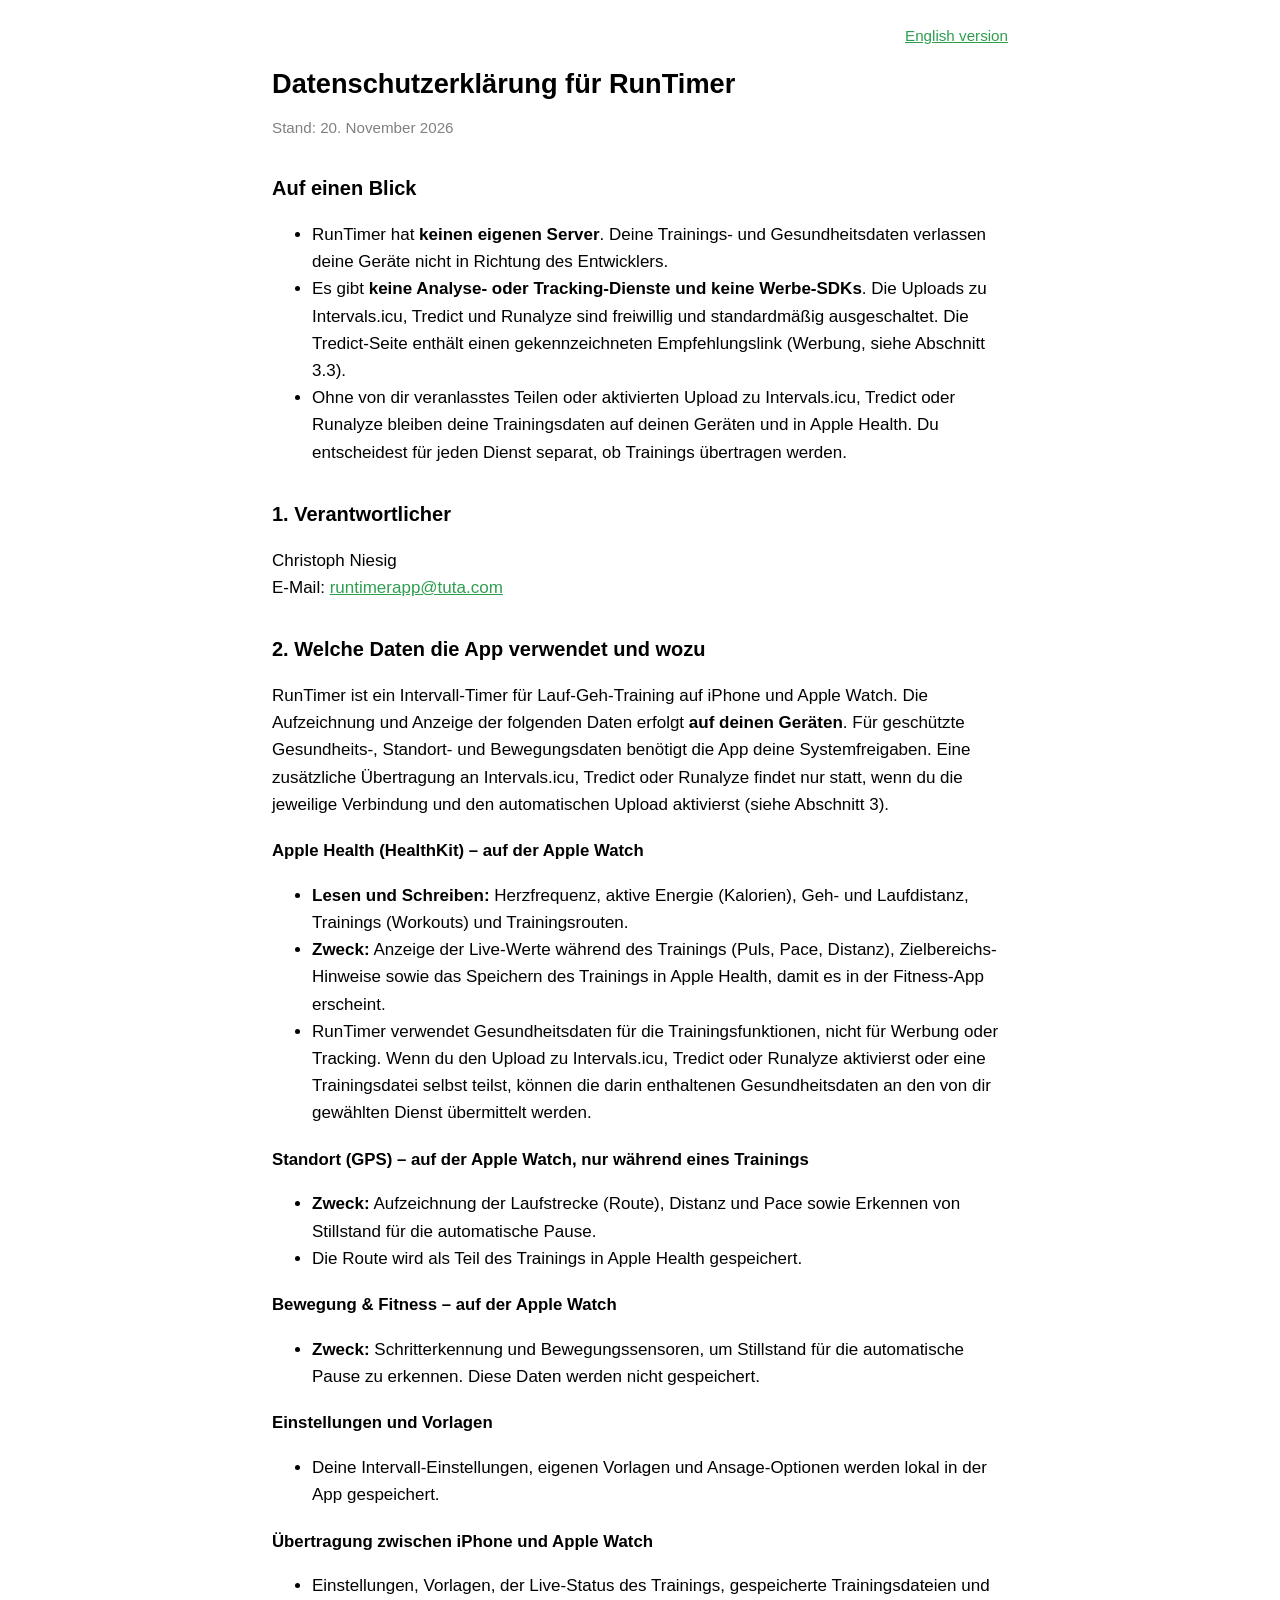
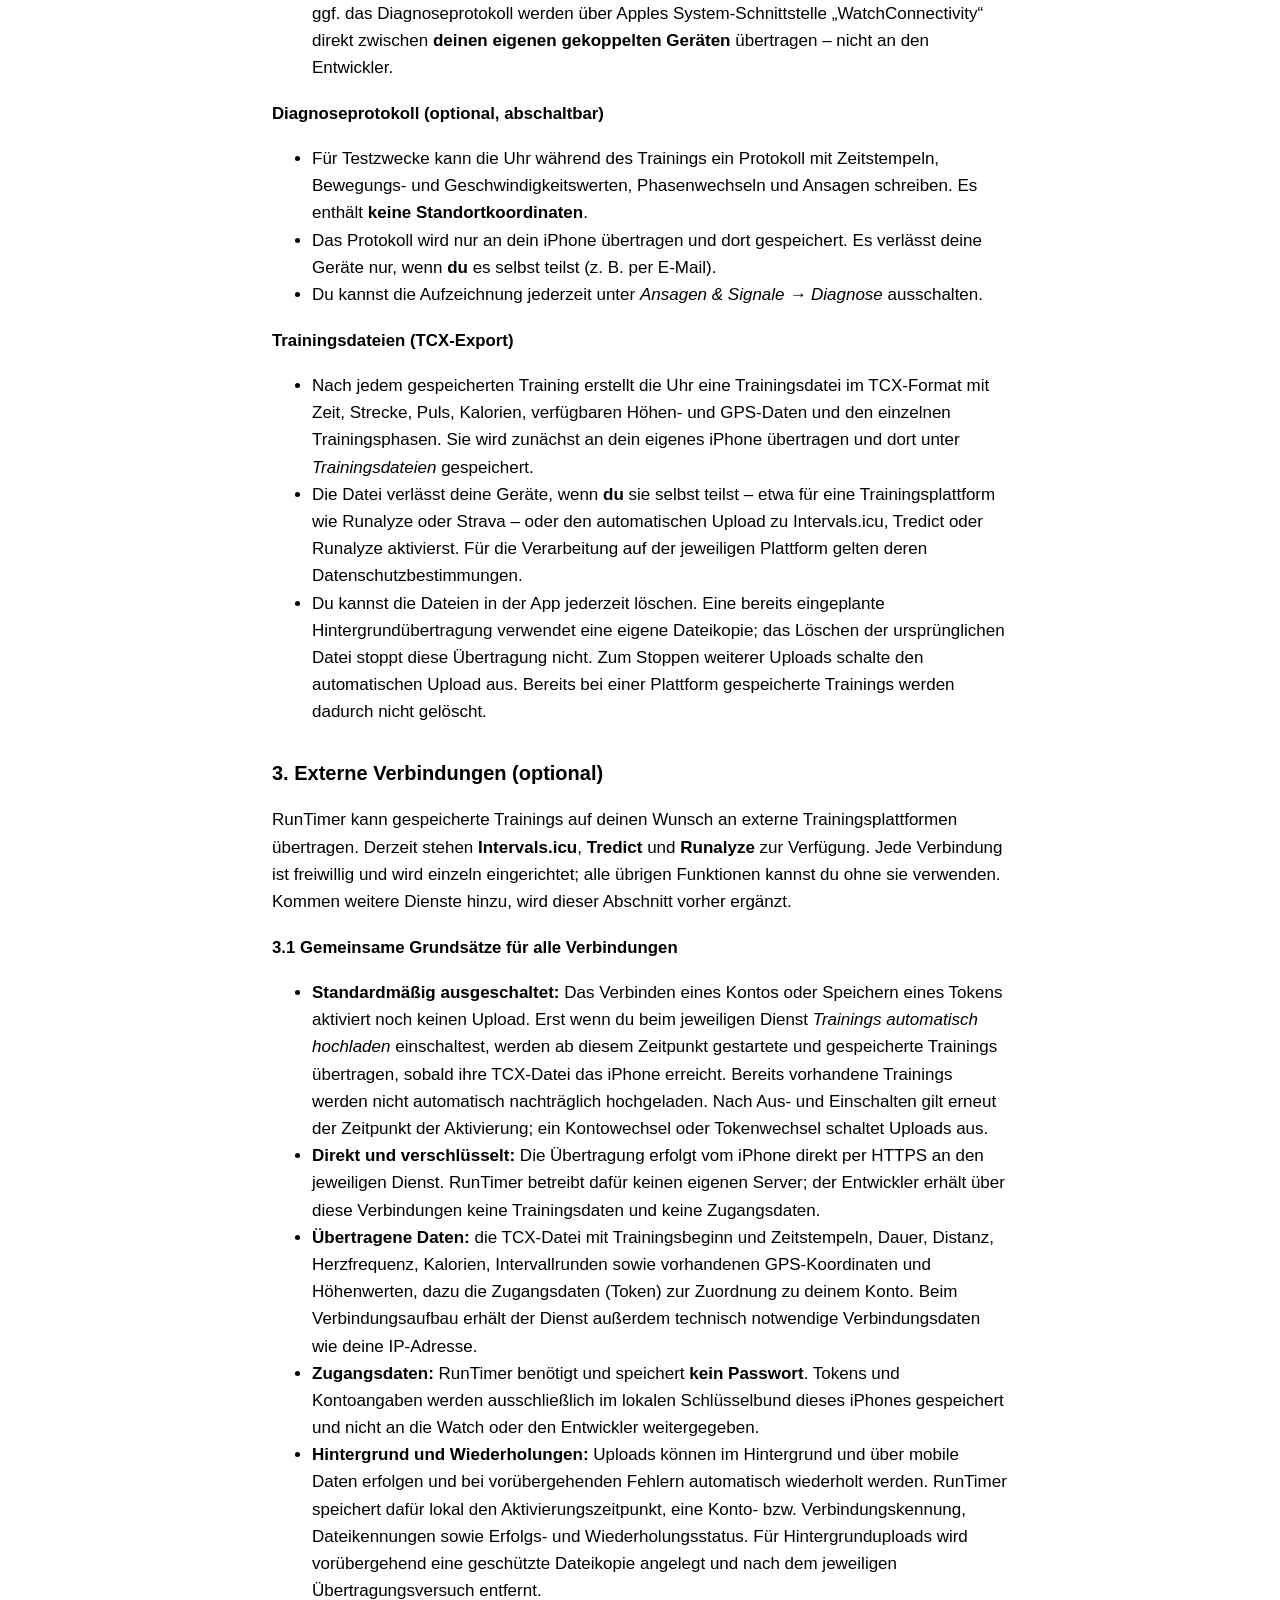
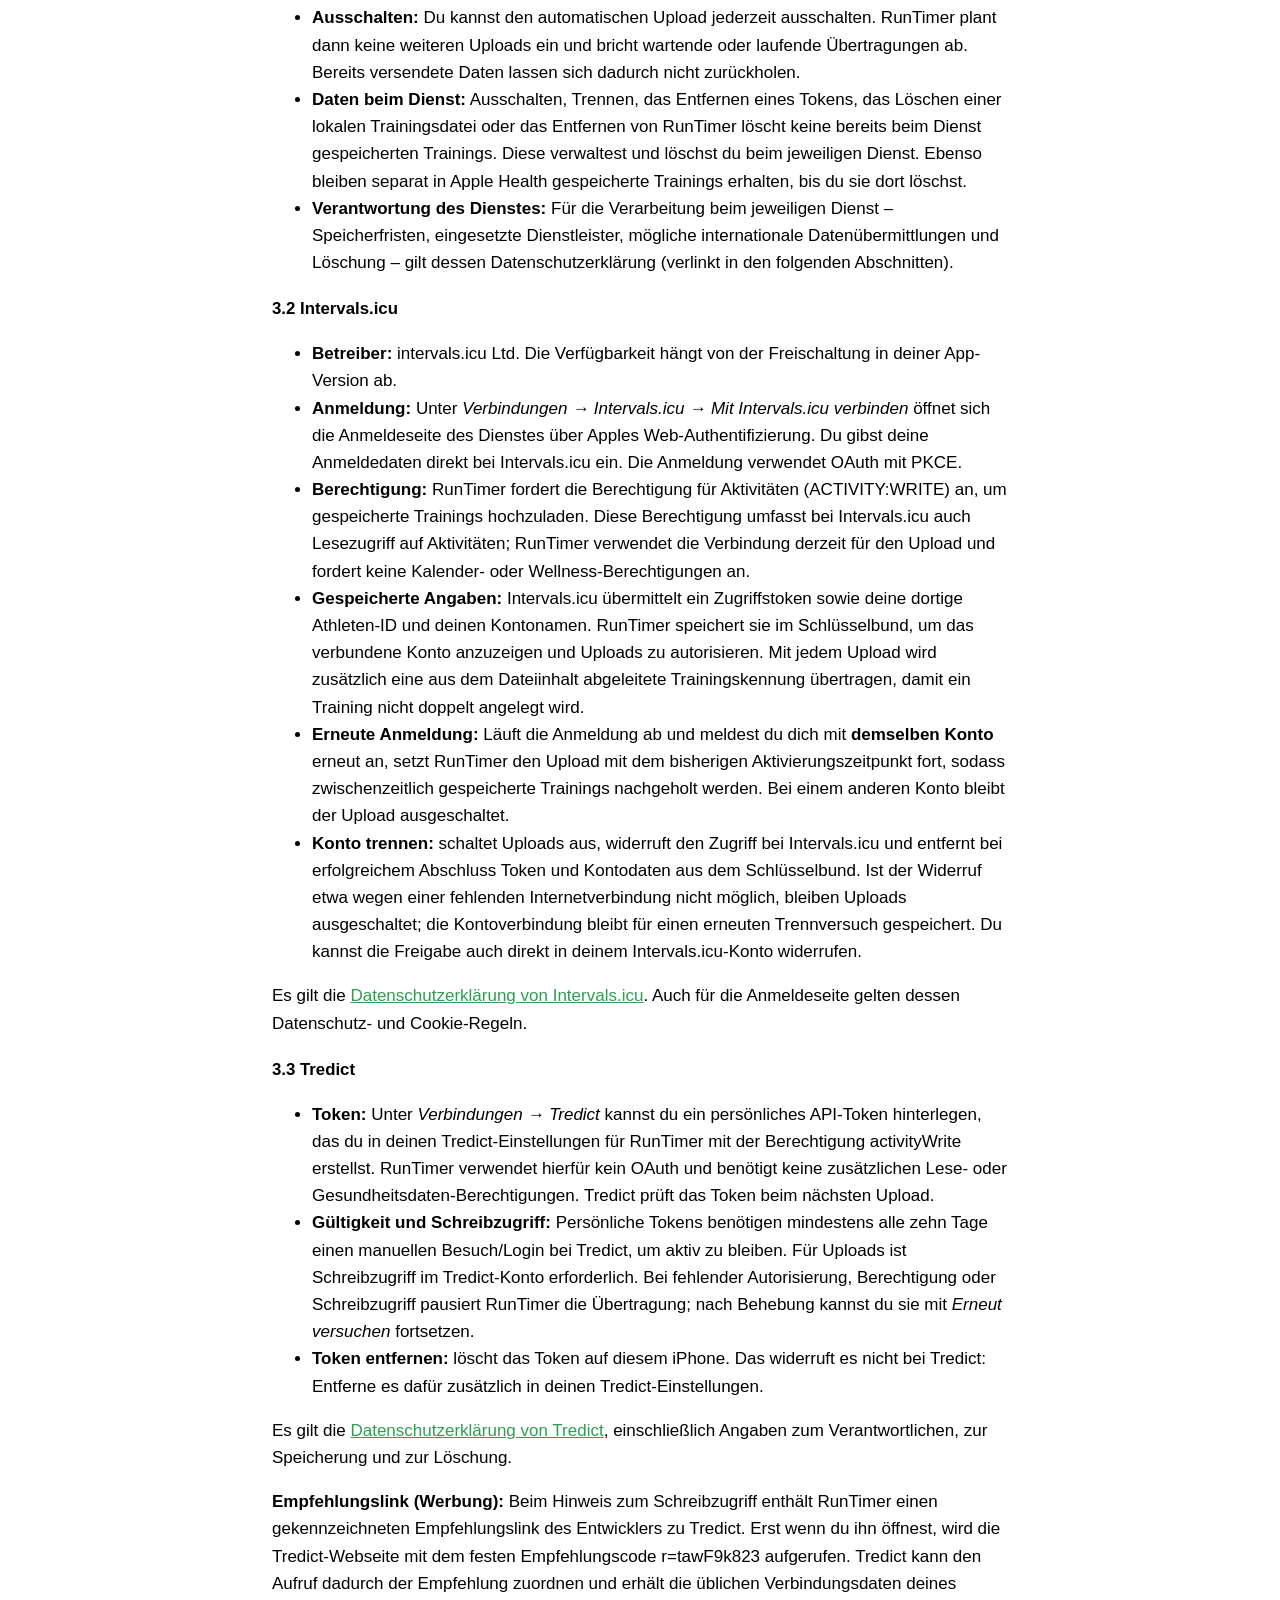
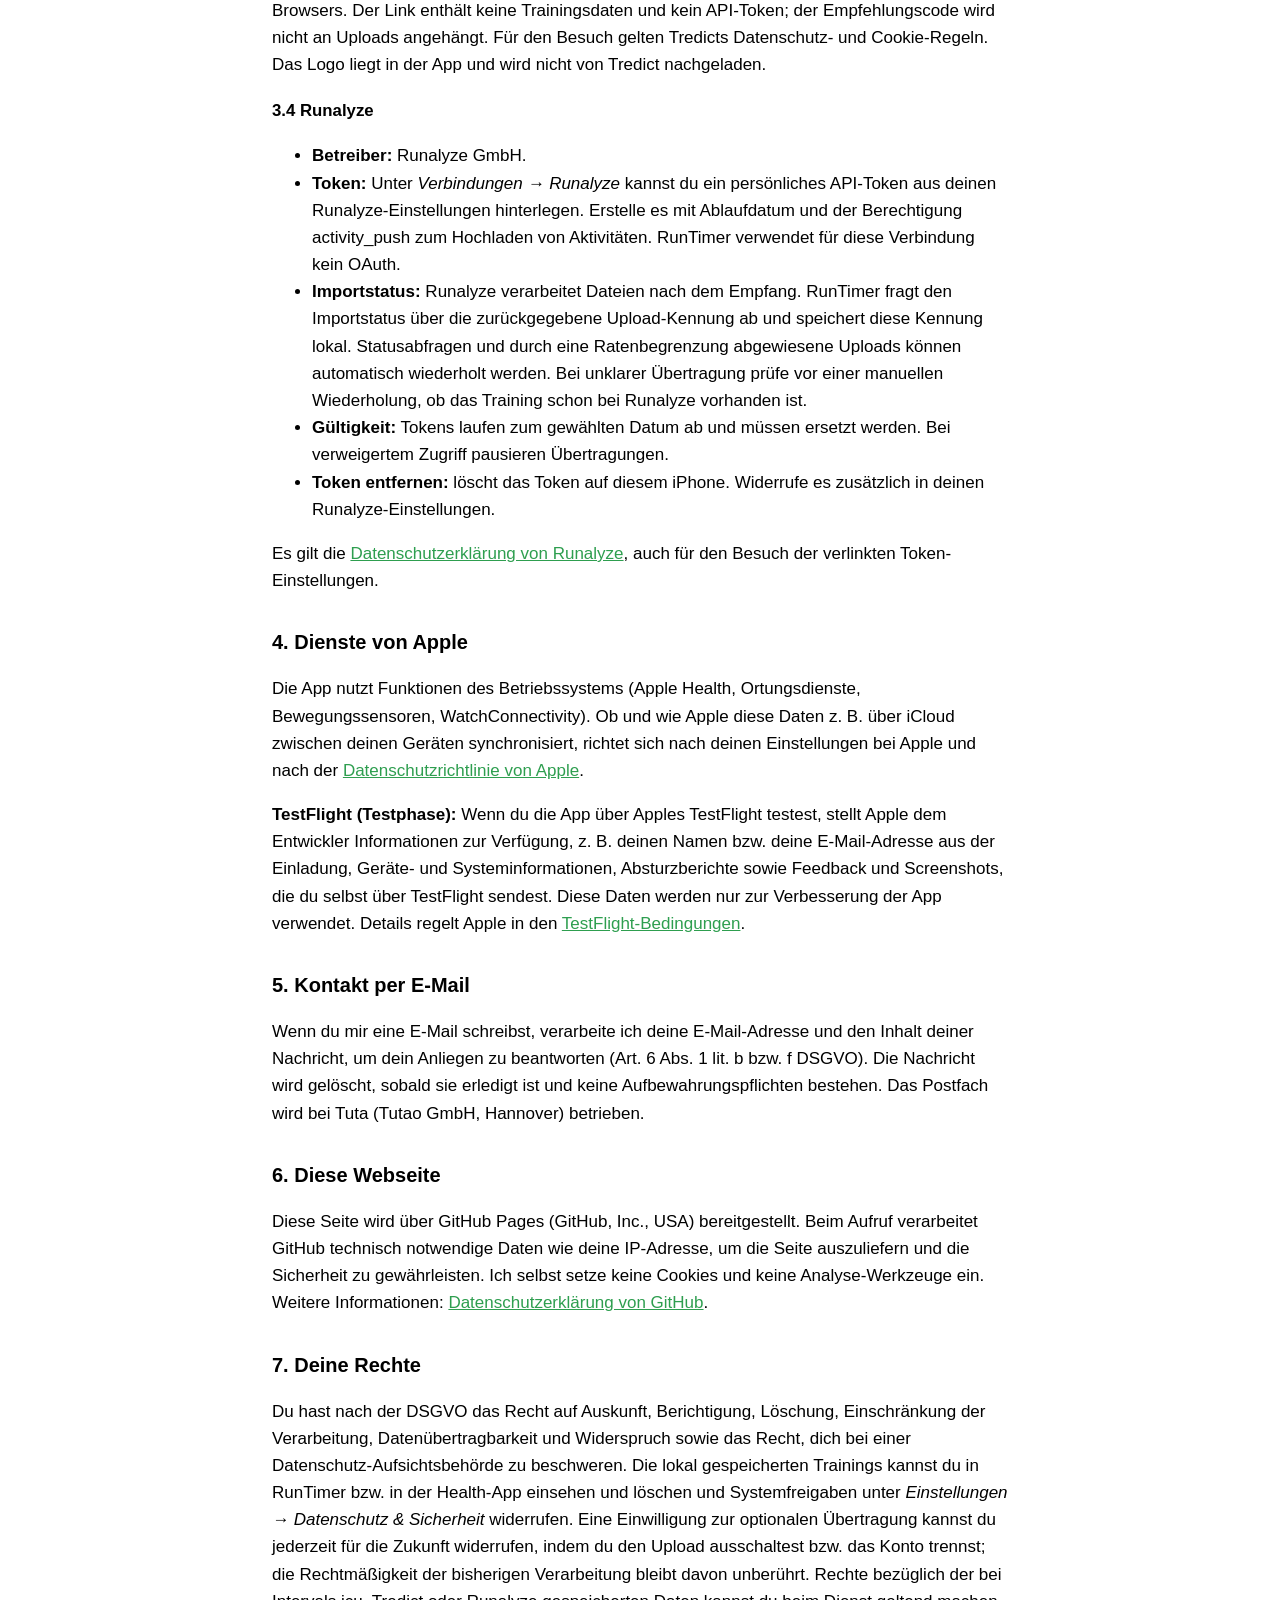
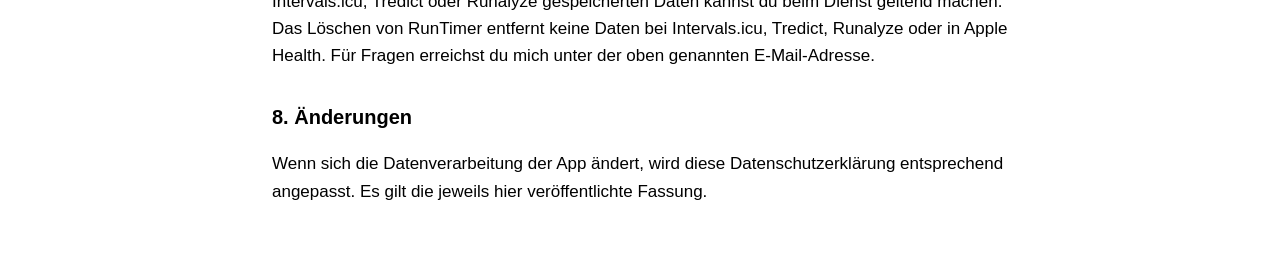
==== commit f7bc66ae: "Add files via upload" ====
--- a/datenschutz.html
+++ b/datenschutz.html
@@ -1,118 +1,119 @@
-<!DOCTYPE html PUBLIC "-//W3C//DTD HTML 4.01//EN" "http://www.w3.org/TR/html4/strict.dtd">
-<html>
+<!DOCTYPE html>
+<html lang="de">
 <head>
-  <meta http-equiv="Content-Type" content="text/html; charset=utf-8">
-  <meta http-equiv="Content-Style-Type" content="text/css">
-  <title></title>
-  <meta name="Generator" content="Cocoa HTML Writer">
-  <meta name="CocoaVersion" content="2775.2">
-  <style type="text/css">
-    p.p1 {margin: 0.0px 0.0px 12.0px 0.0px; font: 12.0px Times; color: #0000e9; -webkit-text-stroke: #0000e9}
-    p.p3 {margin: 0.0px 0.0px 12.0px 0.0px; font: 12.0px Times; -webkit-text-stroke: #000000}
-    li.li5 {margin: 0.0px 0.0px 0.0px 0.0px; font: 12.0px Times; -webkit-text-stroke: #000000}
-    span.s1 {text-decoration: underline ; font-kerning: none}
-    span.s2 {font-kerning: none}
-    span.s3 {-webkit-text-stroke: 0px #000000}
-    span.s4 {font: 12.0px Times; text-decoration: underline ; font-kerning: none; color: #0000e9; -webkit-text-stroke: 0px #0000e9}
-    span.s5 {font: 12.0px '.Times Fallback'; font-kerning: none}
-    span.s6 {font: 13.0px Menlo; font-kerning: none}
-    ul.ul1 {list-style-type: disc}
-  </style>
+<meta charset="utf-8">
+<meta name="viewport" content="width=device-width, initial-scale=1">
+<title>RunTimer – Datenschutzerklärung</title>
+<link rel="stylesheet" href="style.css">
+<link rel="icon" type="image/png" href="favicon.png">
+<link rel="apple-touch-icon" href="apple-touch-icon.png">
 </head>
 <body>
-<p class="p1"><span class="s1"><a href="file:///Users/christoph/Documents/developement/xcode/RunTimer_v3/Website/privacy.html">English version</a></span></p>
-<h1 style="margin: 0.0px 0.0px 16.1px 0.0px; font: 24.0px Times; -webkit-text-stroke: #000000"><span class="s2"><b>Datenschutzerklärung für RunTimer</b></span></h1>
-<p class="p3"><span class="s2">Stand: 19. November 2026</span></p>
-<h2 style="margin: 0.0px 0.0px 14.9px 0.0px; font: 18.0px Times; -webkit-text-stroke: #000000"><span class="s2"><b>Auf einen Blick</b></span></h2>
-<ul class="ul1">
-  <li class="li5"><span class="s3"></span><span class="s2">RunTimer hat <b>keinen eigenen Server</b>. Deine Trainings- und Gesundheitsdaten verlassen deine Geräte nicht in Richtung des Entwicklers.</span></li>
-  <li class="li5"><span class="s3"></span><span class="s2">Es gibt <b>keine Analyse- oder Tracking-Dienste und keine Werbe-SDKs</b>. Die Uploads zu Intervals.icu und Tredict sind freiwillig und standardmäßig ausgeschaltet. Die Tredict-Seite enthält einen gekennzeichneten Empfehlungslink (Werbung, siehe Abschnitt 4).</span></li>
-  <li class="li5"><span class="s3"></span><span class="s2">Ohne von dir veranlasstes Teilen oder aktivierten Upload zu Intervals.icu oder Tredict bleiben deine Trainingsdaten auf deinen Geräten und in Apple Health. Du entscheidest für jeden Dienst separat, ob Trainings übertragen werden.</span></li>
+<main>
+<p class="lang"><a href="privacy.html" hreflang="en">English version</a></p>
+<h1>Datenschutzerklärung für RunTimer</h1>
+<p class="meta">Stand: 20. November 2026</p>
+<h2>Auf einen Blick</h2>
+<ul>
+  <li>RunTimer hat <b>keinen eigenen Server</b>. Deine Trainings- und Gesundheitsdaten verlassen deine Geräte nicht in Richtung des Entwicklers.</li>
+  <li>Es gibt <b>keine Analyse- oder Tracking-Dienste und keine Werbe-SDKs</b>. Die Uploads zu Intervals.icu, Tredict und Runalyze sind freiwillig und standardmäßig ausgeschaltet. Die Tredict-Seite enthält einen gekennzeichneten Empfehlungslink (Werbung, siehe Abschnitt 3.3).</li>
+  <li>Ohne von dir veranlasstes Teilen oder aktivierten Upload zu Intervals.icu, Tredict oder Runalyze bleiben deine Trainingsdaten auf deinen Geräten und in Apple Health. Du entscheidest für jeden Dienst separat, ob Trainings übertragen werden.</li>
 </ul>
-<h2 style="margin: 0.0px 0.0px 14.9px 0.0px; font: 18.0px Times; -webkit-text-stroke: #000000"><span class="s2"><b>1. Verantwortlicher</b></span></h2>
-<p class="p3"><span class="s2">Christoph Niesig<br>
-E-Mail: <a href="mailto:runtimerapp@tuta.com"><span class="s4">runtimerapp@tuta.com</span></a></span></p>
-<h2 style="margin: 0.0px 0.0px 14.9px 0.0px; font: 18.0px Times; -webkit-text-stroke: #000000"><span class="s2"><b>2. Welche Daten die App verwendet und wozu</b></span></h2>
-<p class="p3"><span class="s2">RunTimer ist ein Intervall-Timer für Lauf-Geh-Training auf iPhone und Apple Watch. Die Aufzeichnung und Anzeige der folgenden Daten erfolgt <b>auf deinen Geräten</b>. Für geschützte Gesundheits-, Standort- und Bewegungsdaten benötigt die App deine Systemfreigaben. Eine zusätzliche Übertragung an Intervals.icu oder Tredict findet nur statt, wenn du die jeweilige Verbindung und den automatischen Upload aktivierst (siehe Abschnitte 3 und 4).</span></p>
-<h3 style="margin: 0.0px 0.0px 14.0px 0.0px; font: 14.0px Times; -webkit-text-stroke: #000000"><span class="s2"><b>Apple Health (HealthKit) – auf der Apple Watch</b></span></h3>
-<ul class="ul1">
-  <li class="li5"><span class="s3"><b></b></span><span class="s2"><b>Lesen und Schreiben:</b> Herzfrequenz, aktive Energie (Kalorien), Geh- und Laufdistanz, Trainings (Workouts) und Trainingsrouten.</span></li>
-  <li class="li5"><span class="s3"><b></b></span><span class="s2"><b>Zweck:</b> Anzeige der Live-Werte während des Trainings (Puls, Pace, Distanz), Zielbereichs-Hinweise sowie das Speichern des Trainings in Apple Health, damit es in der Fitness-App erscheint.</span></li>
-  <li class="li5"><span class="s3"></span><span class="s2">RunTimer verwendet Gesundheitsdaten für die Trainingsfunktionen, nicht für Werbung oder Tracking. Wenn du den Upload zu Intervals.icu oder Tredict aktivierst oder eine Trainingsdatei selbst teilst, können die darin enthaltenen Gesundheitsdaten an den von dir gewählten Dienst übermittelt werden.</span></li>
+<h2>1. Verantwortlicher</h2>
+<p>Christoph Niesig<br>
+E-Mail: <a href="mailto:runtimerapp@tuta.com">runtimerapp@tuta.com</a></p>
+<h2>2. Welche Daten die App verwendet und wozu</h2>
+<p>RunTimer ist ein Intervall-Timer für Lauf-Geh-Training auf iPhone und Apple Watch. Die Aufzeichnung und Anzeige der folgenden Daten erfolgt <b>auf deinen Geräten</b>. Für geschützte Gesundheits-, Standort- und Bewegungsdaten benötigt die App deine Systemfreigaben. Eine zusätzliche Übertragung an Intervals.icu, Tredict oder Runalyze findet nur statt, wenn du die jeweilige Verbindung und den automatischen Upload aktivierst (siehe Abschnitt 3).</p>
+<h3>Apple Health (HealthKit) – auf der Apple Watch</h3>
+<ul>
+  <li><b>Lesen und Schreiben:</b> Herzfrequenz, aktive Energie (Kalorien), Geh- und Laufdistanz, Trainings (Workouts) und Trainingsrouten.</li>
+  <li><b>Zweck:</b> Anzeige der Live-Werte während des Trainings (Puls, Pace, Distanz), Zielbereichs-Hinweise sowie das Speichern des Trainings in Apple Health, damit es in der Fitness-App erscheint.</li>
+  <li>RunTimer verwendet Gesundheitsdaten für die Trainingsfunktionen, nicht für Werbung oder Tracking. Wenn du den Upload zu Intervals.icu, Tredict oder Runalyze aktivierst oder eine Trainingsdatei selbst teilst, können die darin enthaltenen Gesundheitsdaten an den von dir gewählten Dienst übermittelt werden.</li>
 </ul>
-<h3 style="margin: 0.0px 0.0px 14.0px 0.0px; font: 14.0px Times; -webkit-text-stroke: #000000"><span class="s2"><b>Standort (GPS) – auf der Apple Watch, nur während eines Trainings</b></span></h3>
-<ul class="ul1">
-  <li class="li5"><span class="s3"><b></b></span><span class="s2"><b>Zweck:</b> Aufzeichnung der Laufstrecke (Route), Distanz und Pace sowie Erkennen von Stillstand für die automatische Pause.</span></li>
-  <li class="li5"><span class="s3"></span><span class="s2">Die Route wird als Teil des Trainings in Apple Health gespeichert.</span></li>
+<h3>Standort (GPS) – auf der Apple Watch, nur während eines Trainings</h3>
+<ul>
+  <li><b>Zweck:</b> Aufzeichnung der Laufstrecke (Route), Distanz und Pace sowie Erkennen von Stillstand für die automatische Pause.</li>
+  <li>Die Route wird als Teil des Trainings in Apple Health gespeichert.</li>
 </ul>
-<h3 style="margin: 0.0px 0.0px 14.0px 0.0px; font: 14.0px Times; -webkit-text-stroke: #000000"><span class="s2"><b>Bewegung &amp; Fitness – auf der Apple Watch</b></span></h3>
-<ul class="ul1">
-  <li class="li5"><span class="s3"><b></b></span><span class="s2"><b>Zweck:</b> Schritterkennung und Bewegungssensoren, um Stillstand für die automatische Pause zu erkennen. Diese Daten werden nicht gespeichert.</span></li>
+<h3>Bewegung &amp; Fitness – auf der Apple Watch</h3>
+<ul>
+  <li><b>Zweck:</b> Schritterkennung und Bewegungssensoren, um Stillstand für die automatische Pause zu erkennen. Diese Daten werden nicht gespeichert.</li>
 </ul>
-<h3 style="margin: 0.0px 0.0px 14.0px 0.0px; font: 14.0px Times; -webkit-text-stroke: #000000"><span class="s2"><b>Einstellungen und Vorlagen</b></span></h3>
-<ul class="ul1">
-  <li class="li5"><span class="s3"></span><span class="s2">Deine Intervall-Einstellungen, eigenen Vorlagen und Ansage-Optionen werden lokal in der App gespeichert.</span></li>
+<h3>Einstellungen und Vorlagen</h3>
+<ul>
+  <li>Deine Intervall-Einstellungen, eigenen Vorlagen und Ansage-Optionen werden lokal in der App gespeichert.</li>
 </ul>
-<h3 style="margin: 0.0px 0.0px 14.0px 0.0px; font: 14.0px Times; -webkit-text-stroke: #000000"><span class="s2"><b>Übertragung zwischen iPhone und Apple Watch</b></span></h3>
-<ul class="ul1">
-  <li class="li5"><span class="s3"></span><span class="s2">Einstellungen, Vorlagen, der Live-Status des Trainings, gespeicherte Trainingsdateien und ggf. das Diagnoseprotokoll werden über Apples System-Schnittstelle „WatchConnectivity“ direkt zwischen <b>deinen eigenen gekoppelten Geräten</b> übertragen – nicht an den Entwickler.</span></li>
+<h3>Übertragung zwischen iPhone und Apple Watch</h3>
+<ul>
+  <li>Einstellungen, Vorlagen, der Live-Status des Trainings, gespeicherte Trainingsdateien und ggf. das Diagnoseprotokoll werden über Apples System-Schnittstelle „WatchConnectivity“ direkt zwischen <b>deinen eigenen gekoppelten Geräten</b> übertragen – nicht an den Entwickler.</li>
 </ul>
-<h3 style="margin: 0.0px 0.0px 14.0px 0.0px; font: 14.0px Times; -webkit-text-stroke: #000000"><span class="s2"><b>Diagnoseprotokoll (optional, abschaltbar)</b></span></h3>
-<ul class="ul1">
-  <li class="li5"><span class="s3"></span><span class="s2">Für Testzwecke kann die Uhr während des Trainings ein Protokoll mit Zeitstempeln, Bewegungs- und Geschwindigkeitswerten, Phasenwechseln und Ansagen schreiben. Es enthält <b>keine Standortkoordinaten</b>.</span></li>
-  <li class="li5"><span class="s3"></span><span class="s2">Das Protokoll wird nur an dein iPhone übertragen und dort gespeichert. Es verlässt deine Geräte nur, wenn <b>du</b> es selbst teilst (z. B. per E-Mail).</span></li>
-  <li class="li5"><span class="s3"></span><span class="s2">Du kannst die Aufzeichnung jederzeit unter <i>Ansagen &amp; Signale </i></span><span class="s5"><i>→</i></span><span class="s2"><i> Diagnose</i> ausschalten.</span></li>
+<h3>Diagnoseprotokoll (optional, abschaltbar)</h3>
+<ul>
+  <li>Für Testzwecke kann die Uhr während des Trainings ein Protokoll mit Zeitstempeln, Bewegungs- und Geschwindigkeitswerten, Phasenwechseln und Ansagen schreiben. Es enthält <b>keine Standortkoordinaten</b>.</li>
+  <li>Das Protokoll wird nur an dein iPhone übertragen und dort gespeichert. Es verlässt deine Geräte nur, wenn <b>du</b> es selbst teilst (z. B. per E-Mail).</li>
+  <li>Du kannst die Aufzeichnung jederzeit unter <i>Ansagen &amp; Signale </i><i>→</i><i> Diagnose</i> ausschalten.</li>
 </ul>
-<h3 style="margin: 0.0px 0.0px 14.0px 0.0px; font: 14.0px Times; -webkit-text-stroke: #000000"><span class="s2"><b>Trainingsdateien (TCX-Export)</b></span></h3>
-<ul class="ul1">
-  <li class="li5"><span class="s3"></span><span class="s2">Nach jedem gespeicherten Training erstellt die Uhr eine Trainingsdatei im TCX-Format mit Zeit, Strecke, Puls, Kalorien, verfügbaren Höhen- und GPS-Daten und den einzelnen Trainingsphasen. Sie wird zunächst an dein eigenes iPhone übertragen und dort unter <i>Trainingsdateien</i> gespeichert.</span></li>
-  <li class="li5"><span class="s3"></span><span class="s2">Die Datei verlässt deine Geräte, wenn <b>du</b> sie selbst teilst – etwa für eine Trainingsplattform wie Runalyze oder Strava – oder den automatischen Upload zu Intervals.icu oder Tredict aktivierst. Für die Verarbeitung auf der jeweiligen Plattform gelten deren Datenschutzbestimmungen.</span></li>
-  <li class="li5"><span class="s3"></span><span class="s2">Du kannst die Dateien in der App jederzeit löschen. Eine bereits eingeplante Hintergrundübertragung verwendet eine eigene Dateikopie; das Löschen der ursprünglichen Datei stoppt diese Übertragung nicht. Zum Stoppen weiterer Uploads schalte den automatischen Upload aus. Bereits bei einer Plattform gespeicherte Trainings werden dadurch nicht gelöscht.</span></li>
+<h3>Trainingsdateien (TCX-Export)</h3>
+<ul>
+  <li>Nach jedem gespeicherten Training erstellt die Uhr eine Trainingsdatei im TCX-Format mit Zeit, Strecke, Puls, Kalorien, verfügbaren Höhen- und GPS-Daten und den einzelnen Trainingsphasen. Sie wird zunächst an dein eigenes iPhone übertragen und dort unter <i>Trainingsdateien</i> gespeichert.</li>
+  <li>Die Datei verlässt deine Geräte, wenn <b>du</b> sie selbst teilst – etwa für eine Trainingsplattform wie Runalyze oder Strava – oder den automatischen Upload zu Intervals.icu, Tredict oder Runalyze aktivierst. Für die Verarbeitung auf der jeweiligen Plattform gelten deren Datenschutzbestimmungen.</li>
+  <li>Du kannst die Dateien in der App jederzeit löschen. Eine bereits eingeplante Hintergrundübertragung verwendet eine eigene Dateikopie; das Löschen der ursprünglichen Datei stoppt diese Übertragung nicht. Zum Stoppen weiterer Uploads schalte den automatischen Upload aus. Bereits bei einer Plattform gespeicherte Trainings werden dadurch nicht gelöscht.</li>
 </ul>
-<h2 style="margin: 0.0px 0.0px 14.9px 0.0px; font: 18.0px Times; -webkit-text-stroke: #000000"><span class="s2"><b>3. Freiwillige Verbindung zu Intervals.icu</b></span></h2>
-<p class="p3"><span class="s2">RunTimer bietet eine optionale Verbindung zum Trainingsdienst <b>Intervals.icu</b> an. Die Verfügbarkeit hängt von der Freischaltung in deiner App-Version ab. Die übrigen Trainingsfunktionen kannst du ohne diese Verbindung verwenden. RunTimer betreibt keinen eigenen Server für die Übertragung; die Daten werden vom iPhone direkt über eine verschlüsselte HTTPS-Verbindung an Intervals.icu gesendet.</span></p>
-<h3 style="margin: 0.0px 0.0px 14.0px 0.0px; font: 14.0px Times; -webkit-text-stroke: #000000"><span class="s2"><b>Anmeldung und Berechtigung</b></span></h3>
-<ul class="ul1">
-  <li class="li5"><span class="s3"></span><span class="s2">Unter <i>Verbindungen </i></span><span class="s5"><i>→</i></span><span class="s2"><i> Intervals.icu </i></span><span class="s5"><i>→</i></span><span class="s2"><i> Mit Intervals.icu verbinden</i> öffnet sich die Anmeldeseite des Dienstes über Apples Web-Authentifizierung. Du gibst deine Anmeldedaten direkt bei Intervals.icu ein. RunTimer erhält und speichert <b>kein Passwort</b>.</span></li>
-  <li class="li5"><span class="s3"></span><span class="s2">Die Anmeldung verwendet OAuth mit PKCE. RunTimer fordert die Berechtigung für Aktivitäten (</span><span class="s6">ACTIVITY:WRITE</span><span class="s2">) an, um gespeicherte Trainings hochzuladen. Diese Berechtigung umfasst bei Intervals.icu auch Lesezugriff auf Aktivitäten; RunTimer verwendet die Verbindung derzeit für den Upload und fordert keine Kalender- oder Wellness-Berechtigungen an.</span></li>
-  <li class="li5"><span class="s3"></span><span class="s2">Intervals.icu übermittelt ein Zugriffstoken sowie deine dortige Athleten-ID und deinen Kontonamen. RunTimer speichert diese Angaben im lokalen Schlüsselbund des iPhones, um das verbundene Konto anzuzeigen und weitere Uploads zu autorisieren. Sie werden nicht an die Watch oder den Entwickler weitergegeben.</span></li>
+<h2>3. Externe Verbindungen (optional)</h2>
+<p>RunTimer kann gespeicherte Trainings auf deinen Wunsch an externe Trainingsplattformen übertragen. Derzeit stehen <b>Intervals.icu</b>, <b>Tredict</b> und <b>Runalyze</b> zur Verfügung. Jede Verbindung ist freiwillig und wird einzeln eingerichtet; alle übrigen Funktionen kannst du ohne sie verwenden. Kommen weitere Dienste hinzu, wird dieser Abschnitt vorher ergänzt.</p>
+
+<h3>3.1 Gemeinsame Grundsätze für alle Verbindungen</h3>
+<ul>
+  <li><b>Standardmäßig ausgeschaltet:</b> Das Verbinden eines Kontos oder Speichern eines Tokens aktiviert noch keinen Upload. Erst wenn du beim jeweiligen Dienst <i>Trainings automatisch hochladen</i> einschaltest, werden ab diesem Zeitpunkt gestartete und gespeicherte Trainings übertragen, sobald ihre TCX-Datei das iPhone erreicht. Bereits vorhandene Trainings werden nicht automatisch nachträglich hochgeladen. Nach Aus- und Einschalten gilt erneut der Zeitpunkt der Aktivierung; ein Kontowechsel oder Tokenwechsel schaltet Uploads aus.</li>
+  <li><b>Direkt und verschlüsselt:</b> Die Übertragung erfolgt vom iPhone direkt per HTTPS an den jeweiligen Dienst. RunTimer betreibt dafür keinen eigenen Server; der Entwickler erhält über diese Verbindungen keine Trainingsdaten und keine Zugangsdaten.</li>
+  <li><b>Übertragene Daten:</b> die TCX-Datei mit Trainingsbeginn und Zeitstempeln, Dauer, Distanz, Herzfrequenz, Kalorien, Intervallrunden sowie vorhandenen GPS-Koordinaten und Höhenwerten, dazu die Zugangsdaten (Token) zur Zuordnung zu deinem Konto. Beim Verbindungsaufbau erhält der Dienst außerdem technisch notwendige Verbindungsdaten wie deine IP-Adresse.</li>
+  <li><b>Zugangsdaten:</b> RunTimer benötigt und speichert <b>kein Passwort</b>. Tokens und Kontoangaben werden ausschließlich im lokalen Schlüsselbund dieses iPhones gespeichert und nicht an die Watch oder den Entwickler weitergegeben.</li>
+  <li><b>Hintergrund und Wiederholungen:</b> Uploads können im Hintergrund und über mobile Daten erfolgen und bei vorübergehenden Fehlern automatisch wiederholt werden. RunTimer speichert dafür lokal den Aktivierungszeitpunkt, eine Konto- bzw. Verbindungskennung, Dateikennungen sowie Erfolgs- und Wiederholungsstatus. Für Hintergrunduploads wird vorübergehend eine geschützte Dateikopie angelegt und nach dem jeweiligen Übertragungsversuch entfernt.</li>
+  <li><b>Ausschalten:</b> Du kannst den automatischen Upload jederzeit ausschalten. RunTimer plant dann keine weiteren Uploads ein und bricht wartende oder laufende Übertragungen ab. Bereits versendete Daten lassen sich dadurch nicht zurückholen.</li>
+  <li><b>Daten beim Dienst:</b> Ausschalten, Trennen, das Entfernen eines Tokens, das Löschen einer lokalen Trainingsdatei oder das Entfernen von RunTimer löscht keine bereits beim Dienst gespeicherten Trainings. Diese verwaltest und löschst du beim jeweiligen Dienst. Ebenso bleiben separat in Apple Health gespeicherte Trainings erhalten, bis du sie dort löschst.</li>
+  <li><b>Verantwortung des Dienstes:</b> Für die Verarbeitung beim jeweiligen Dienst – Speicherfristen, eingesetzte Dienstleister, mögliche internationale Datenübermittlungen und Löschung – gilt dessen Datenschutzerklärung (verlinkt in den folgenden Abschnitten).</li>
 </ul>
-<h3 style="margin: 0.0px 0.0px 14.0px 0.0px; font: 14.0px Times; -webkit-text-stroke: #000000"><span class="s2"><b>Automatischer Upload und übertragene Daten</b></span></h3>
-<ul class="ul1">
-  <li class="li5"><span class="s3"></span><span class="s2">Der automatische Upload ist <b>standardmäßig ausgeschaltet</b>. Die Anmeldung allein aktiviert ihn nicht. Erst wenn du <i>Trainings automatisch hochladen</i> einschaltest, werden ab diesem Zeitpunkt gestartete und gespeicherte Trainings übertragen. Bereits vorhandene Trainings werden nicht automatisch nachträglich hochgeladen. Nach Aus- und Einschalten gilt erneut der Zeitpunkt der Aktivierung.</span></li>
-  <li class="li5"><span class="s3"></span><span class="s2">Übertragen wird die TCX-Datei mit Trainingsbeginn und Zeitstempeln, Dauer, Distanz, Herzfrequenz, Kalorien, Intervallrunden sowie vorhandenen GPS-Koordinaten und Höhenwerten. Hinzu kommen eine aus dem Dateiinhalt abgeleitete Trainingskennung und das Zugriffstoken zur Zuordnung zu deinem Konto. Beim Verbindungsaufbau erhält Intervals.icu außerdem technisch notwendige Verbindungsdaten wie deine IP-Adresse.</span></li>
-  <li class="li5"><span class="s3"></span><span class="s2">Die Übertragung beginnt, nachdem die Trainingsdatei das iPhone erreicht hat. Sie kann im Hintergrund und über mobile Daten erfolgen. Fehlgeschlagene Uploads können automatisch wiederholt werden. RunTimer speichert dafür lokal die Aktivierung, die Kontozuordnung, Dateikennungen sowie Erfolgs- und Wiederholungsstatus. Für Hintergrunduploads wird vorübergehend eine Dateikopie angelegt und nach Abschluss des jeweiligen Übertragungsversuchs entfernt.</span></li>
+
+<h3>3.2 Intervals.icu</h3>
+<ul>
+  <li><b>Betreiber:</b> intervals.icu Ltd. Die Verfügbarkeit hängt von der Freischaltung in deiner App-Version ab.</li>
+  <li><b>Anmeldung:</b> Unter <i>Verbindungen → Intervals.icu → Mit Intervals.icu verbinden</i> öffnet sich die Anmeldeseite des Dienstes über Apples Web-Authentifizierung. Du gibst deine Anmeldedaten direkt bei Intervals.icu ein. Die Anmeldung verwendet OAuth mit PKCE.</li>
+  <li><b>Berechtigung:</b> RunTimer fordert die Berechtigung für Aktivitäten (ACTIVITY:WRITE) an, um gespeicherte Trainings hochzuladen. Diese Berechtigung umfasst bei Intervals.icu auch Lesezugriff auf Aktivitäten; RunTimer verwendet die Verbindung derzeit für den Upload und fordert keine Kalender- oder Wellness-Berechtigungen an.</li>
+  <li><b>Gespeicherte Angaben:</b> Intervals.icu übermittelt ein Zugriffstoken sowie deine dortige Athleten-ID und deinen Kontonamen. RunTimer speichert sie im Schlüsselbund, um das verbundene Konto anzuzeigen und Uploads zu autorisieren. Mit jedem Upload wird zusätzlich eine aus dem Dateiinhalt abgeleitete Trainingskennung übertragen, damit ein Training nicht doppelt angelegt wird.</li>
+  <li><b>Erneute Anmeldung:</b> Läuft die Anmeldung ab und meldest du dich mit <b>demselben Konto</b> erneut an, setzt RunTimer den Upload mit dem bisherigen Aktivierungszeitpunkt fort, sodass zwischenzeitlich gespeicherte Trainings nachgeholt werden. Bei einem anderen Konto bleibt der Upload ausgeschaltet.</li>
+  <li><b>Konto trennen:</b> schaltet Uploads aus, widerruft den Zugriff bei Intervals.icu und entfernt bei erfolgreichem Abschluss Token und Kontodaten aus dem Schlüsselbund. Ist der Widerruf etwa wegen einer fehlenden Internetverbindung nicht möglich, bleiben Uploads ausgeschaltet; die Kontoverbindung bleibt für einen erneuten Trennversuch gespeichert. Du kannst die Freigabe auch direkt in deinem Intervals.icu-Konto widerrufen.</li>
 </ul>
-<h3 style="margin: 0.0px 0.0px 14.0px 0.0px; font: 14.0px Times; -webkit-text-stroke: #000000"><span class="s2"><b>Ausschalten, Trennen und Löschen</b></span></h3>
-<ul class="ul1">
-  <li class="li5"><span class="s3"></span><span class="s2">Du kannst den automatischen Upload jederzeit ausschalten. RunTimer plant dann keine weiteren Uploads ein und bricht noch laufende oder wartende Übertragungen ab. Bereits versendete Daten lassen sich dadurch nicht zurückholen.</span></li>
-  <li class="li5"><span class="s3"><i></i></span><span class="s2"><i>Konto trennen</i> schaltet Uploads aus, widerruft den Zugriff bei Intervals.icu und entfernt bei erfolgreichem Abschluss das Token und die Kontodaten aus dem Schlüsselbund. Ist der Widerruf etwa wegen einer fehlenden Internetverbindung nicht möglich, bleiben Uploads ausgeschaltet; die Kontoverbindung bleibt für einen erneuten Trennversuch gespeichert. Du kannst die Freigabe auch direkt in deinem Intervals.icu-Konto widerrufen.</span></li>
-  <li class="li5"><span class="s3"></span><span class="s2">Das Ausschalten, Trennen, Löschen einer lokalen Trainingsdatei oder Entfernen von RunTimer löscht keine bereits bei Intervals.icu gespeicherten Aktivitäten. Diese verwaltest und löschst du bei Intervals.icu. Ebenso bleiben separat in Apple Health gespeicherte Trainings erhalten, bis du sie dort löschst.</span></li>
+<p>Es gilt die <a href="https://www.intervals.icu/privacy-policy/">Datenschutzerklärung von Intervals.icu</a>. Auch für die Anmeldeseite gelten dessen Datenschutz- und Cookie-Regeln.</p>
+
+<h3>3.3 Tredict</h3>
+<ul>
+  <li><b>Token:</b> Unter <i>Verbindungen → Tredict</i> kannst du ein persönliches API-Token hinterlegen, das du in deinen Tredict-Einstellungen für RunTimer mit der Berechtigung activityWrite erstellst. RunTimer verwendet hierfür kein OAuth und benötigt keine zusätzlichen Lese- oder Gesundheitsdaten-Berechtigungen. Tredict prüft das Token beim nächsten Upload.</li>
+  <li><b>Gültigkeit und Schreibzugriff:</b> Persönliche Tokens benötigen mindestens alle zehn Tage einen manuellen Besuch/Login bei Tredict, um aktiv zu bleiben. Für Uploads ist Schreibzugriff im Tredict-Konto erforderlich. Bei fehlender Autorisierung, Berechtigung oder Schreibzugriff pausiert RunTimer die Übertragung; nach Behebung kannst du sie mit <i>Erneut versuchen</i> fortsetzen.</li>
+  <li><b>Token entfernen:</b> löscht das Token auf diesem iPhone. Das widerruft es nicht bei Tredict: Entferne es dafür zusätzlich in deinen Tredict-Einstellungen.</li>
 </ul>
-<p class="p3"><span class="s2">Intervals.icu wird von <b>intervals.icu Ltd</b> betrieben. Für die Verarbeitung beim Dienst, seine Speicherfristen, eingesetzte Dienstleister und mögliche internationale Datenübermittlungen gilt die <a href="https://www.intervals.icu/privacy-policy/"><span class="s4">Datenschutzerklärung von Intervals.icu</span></a>. Auch für die Anmeldeseite gelten dessen Datenschutz- und Cookie-Regeln.</span></p>
-<p class="p3"><span class="s2">Der Entwickler erhält durch diese Verbindung keine Trainingsdaten oder Zugriffstokens. RunTimer enthält keine Analyse-Werkzeuge oder Werbe-SDKs. Zum Tredict-Empfehlungslink siehe Abschnitt 4.</span></p>
-<h2 style="margin: 0.0px 0.0px 14.9px 0.0px; font: 18.0px Times; -webkit-text-stroke: #000000"><span class="s2"><b>4. Freiwillige Verbindung zu Tredict</b></span></h2>
-<p class="p3"><span class="s2">Unter <i>Verbindungen </i></span><span class="s5"><i>→</i></span><span class="s2"><i> Tredict</i> kannst du ein persönliches API-Token hinterlegen, das du in deinen Tredict-Einstellungen für RunTimer mit der Berechtigung </span><span class="s6">activityWrite</span><span class="s2"> erstellst. RunTimer verwendet hierfür kein OAuth und benötigt weder dein Tredict-Passwort noch zusätzliche Lese- oder Gesundheitsdaten-Berechtigungen. Das Token wird im lokalen Schlüsselbund dieses iPhones gespeichert, nicht an die Watch oder den Entwickler übertragen und beim nächsten Upload von Tredict geprüft.</span></p>
-<ul class="ul1">
-  <li class="li5"><span class="s3"></span><span class="s2">Der automatische Upload ist separat und <b>standardmäßig ausgeschaltet</b>. Das Speichern eines Tokens aktiviert ihn nicht. Nach dem Einschalten werden ab dann gestartete und gespeicherte Trainings übertragen, sobald ihre TCX-Datei das iPhone erreicht. Erneutes Einschalten setzt einen neuen Aktivierungszeitpunkt; ein Tokenwechsel schaltet Uploads aus.</span></li>
-  <li class="li5"><span class="s3"></span><span class="s2">Die Übertragung erfolgt direkt per HTTPS an Tredict, ohne eigenen Server des Entwicklers. Übermittelt werden das Token zur Autorisierung und die TCX-Datei mit Trainingszeiten, Dauer, Distanz, Herzfrequenz, Kalorien, Intervallrunden und vorhandenen GPS- und Höhendaten. Tredict erhält dabei auch technisch notwendige Verbindungsdaten wie deine IP-Adresse.</span></li>
-  <li class="li5"><span class="s3"></span><span class="s2">Uploads können im Hintergrund, über mobile Daten und bei vorübergehenden Fehlern wiederholt erfolgen. RunTimer speichert dafür lokal Aktivierungszeitpunkt, eine lokale Verbindungskennung, Dateikennungen und Übertragungsstatus. Geschützte temporäre Dateikopien für Hintergrunduploads werden nach dem jeweiligen Übertragungsversuch entfernt.</span></li>
-  <li class="li5"><span class="s3"></span><span class="s2">Persönliche Tokens benötigen mindestens alle zehn Tage einen manuellen Besuch/Login bei Tredict, um aktiv zu bleiben. Für Uploads ist Schreibzugriff im Tredict-Konto erforderlich. Bei fehlender Autorisierung, Berechtigung oder Schreibzugriff pausiert RunTimer die Übertragung. Nach Behebung kannst du sie mit <i>Erneut versuchen</i> fortsetzen.</span></li>
-  <li class="li5"><span class="s3"></span><span class="s2">Ausschalten stoppt weitere Uploads und bricht wartende oder laufende Übertragungen ab. <i>Token entfernen</i> löscht das Token auf diesem iPhone. Das widerruft es nicht bei Tredict: Entferne es dafür zusätzlich in deinen Tredict-Einstellungen. Bereits versendete Daten können nicht zurückgeholt werden; bereits gespeicherte Trainings verwaltest und löschst du bei Tredict. Auch das Löschen der App oder lokaler Dateien löscht diese Trainings nicht.</span></li>
+<p>Es gilt die <a href="https://www.tredict.com/privacy/">Datenschutzerklärung von Tredict</a>, einschließlich Angaben zum Verantwortlichen, zur Speicherung und zur Löschung.</p>
+<p><b>Empfehlungslink (Werbung):</b> Beim Hinweis zum Schreibzugriff enthält RunTimer einen gekennzeichneten Empfehlungslink des Entwicklers zu Tredict. Erst wenn du ihn öffnest, wird die Tredict-Webseite mit dem festen Empfehlungscode r=tawF9k823 aufgerufen. Tredict kann den Aufruf dadurch der Empfehlung zuordnen und erhält die üblichen Verbindungsdaten deines Browsers. Der Link enthält keine Trainingsdaten und kein API-Token; der Empfehlungscode wird nicht an Uploads angehängt. Für den Besuch gelten Tredicts Datenschutz- und Cookie-Regeln. Das Logo liegt in der App und wird nicht von Tredict nachgeladen.</p>
+
+<h3>3.4 Runalyze</h3>
+<ul>
+  <li><b>Betreiber:</b> Runalyze GmbH.</li>
+  <li><b>Token:</b> Unter <i>Verbindungen → Runalyze</i> kannst du ein persönliches API-Token aus deinen Runalyze-Einstellungen hinterlegen. Erstelle es mit Ablaufdatum und der Berechtigung activity_push zum Hochladen von Aktivitäten. RunTimer verwendet für diese Verbindung kein OAuth.</li>
+  <li><b>Importstatus:</b> Runalyze verarbeitet Dateien nach dem Empfang. RunTimer fragt den Importstatus über die zurückgegebene Upload-Kennung ab und speichert diese Kennung lokal. Statusabfragen und durch eine Ratenbegrenzung abgewiesene Uploads können automatisch wiederholt werden. Bei unklarer Übertragung prüfe vor einer manuellen Wiederholung, ob das Training schon bei Runalyze vorhanden ist.</li>
+  <li><b>Gültigkeit:</b> Tokens laufen zum gewählten Datum ab und müssen ersetzt werden. Bei verweigertem Zugriff pausieren Übertragungen.</li>
+  <li><b>Token entfernen:</b> löscht das Token auf diesem iPhone. Widerrufe es zusätzlich in deinen Runalyze-Einstellungen.</li>
 </ul>
-<p class="p3"><span class="s2">Für die Verarbeitung durch Tredict gilt die <a href="https://www.tredict.com/privacy/"><span class="s4">Datenschutzerklärung von Tredict</span></a>, einschließlich Angaben zum Verantwortlichen, zur Speicherung und zur Löschung.</span></p>
-<h3 style="margin: 0.0px 0.0px 14.0px 0.0px; font: 14.0px Times; -webkit-text-stroke: #000000"><span class="s2"><b>Empfehlungslink (Werbung)</b></span></h3>
-<p class="p3"><span class="s2">Beim Hinweis zum Schreibzugriff enthält RunTimer einen gekennzeichneten Empfehlungslink des Entwicklers zu Tredict. Erst wenn du ihn öffnest, wird die Tredict-Webseite mit dem festen Empfehlungscode </span><span class="s6">r=tawF9k823</span><span class="s2"> aufgerufen. Tredict kann den Aufruf dadurch der Empfehlung zuordnen und erhält die üblichen Verbindungsdaten deines Browsers. Der Link enthält keine Trainingsdaten und kein API-Token; der Empfehlungscode wird nicht an Uploads angehängt. Für den Besuch gelten Tredicts Datenschutz- und Cookie-Regeln. Das Logo liegt in der App und wird nicht von Tredict nachgeladen.</span></p>
-<h2 style="margin: 0.0px 0.0px 14.9px 0.0px; font: 18.0px Times; -webkit-text-stroke: #000000"><span class="s2"><b>5. Dienste von Apple</b></span></h2>
-<p class="p3"><span class="s2">Die App nutzt Funktionen des Betriebssystems (Apple Health, Ortungsdienste, Bewegungssensoren, WatchConnectivity). Ob und wie Apple diese Daten z. B. über iCloud zwischen deinen Geräten synchronisiert, richtet sich nach deinen Einstellungen bei Apple und nach der <a href="https://www.apple.com/de/legal/privacy/"><span class="s4">Datenschutzrichtlinie von Apple</span></a>.</span></p>
-<p class="p3"><span class="s2"><b>TestFlight (Testphase):</b> Wenn du die App über Apples TestFlight testest, stellt Apple dem Entwickler Informationen zur Verfügung, z. B. deinen Namen bzw. deine E-Mail-Adresse aus der Einladung, Geräte- und Systeminformationen, Absturzberichte sowie Feedback und Screenshots, die du selbst über TestFlight sendest. Diese Daten werden nur zur Verbesserung der App verwendet. Details regelt Apple in den <a href="https://www.apple.com/legal/internet-services/itunes/testflight/sren/terms.html"><span class="s4">TestFlight-Bedingungen</span></a>.</span></p>
-<h2 style="margin: 0.0px 0.0px 14.9px 0.0px; font: 18.0px Times; -webkit-text-stroke: #000000"><span class="s2"><b>6. Kontakt per E-Mail</b></span></h2>
-<p class="p3"><span class="s2">Wenn du mir eine E-Mail schreibst, verarbeite ich deine E-Mail-Adresse und den Inhalt deiner Nachricht, um dein Anliegen zu beantworten (Art. 6 Abs. 1 lit. b bzw. f DSGVO). Die Nachricht wird gelöscht, sobald sie erledigt ist und keine Aufbewahrungspflichten bestehen. Das Postfach wird bei Tuta (Tutao GmbH, Hannover) betrieben.</span></p>
-<h2 style="margin: 0.0px 0.0px 14.9px 0.0px; font: 18.0px Times; -webkit-text-stroke: #000000"><span class="s2"><b>7. Diese Webseite</b></span></h2>
-<p class="p3"><span class="s2">Diese Seite wird über GitHub Pages (GitHub, Inc., USA) bereitgestellt. Beim Aufruf verarbeitet GitHub technisch notwendige Daten wie deine IP-Adresse, um die Seite auszuliefern und die Sicherheit zu gewährleisten. Ich selbst setze keine Cookies und keine Analyse-Werkzeuge ein. Weitere Informationen: <a href="https://docs.github.com/de/site-policy/privacy-policies/github-general-privacy-statement"><span class="s4">Datenschutzerklärung von GitHub</span></a>.</span></p>
-<h2 style="margin: 0.0px 0.0px 14.9px 0.0px; font: 18.0px Times; -webkit-text-stroke: #000000"><span class="s2"><b>8. Deine Rechte</b></span></h2>
-<p class="p3"><span class="s2">Du hast nach der DSGVO das Recht auf Auskunft, Berichtigung, Löschung, Einschränkung der Verarbeitung, Datenübertragbarkeit und Widerspruch sowie das Recht, dich bei einer Datenschutz-Aufsichtsbehörde zu beschweren. Die lokal gespeicherten Trainings kannst du in RunTimer bzw. in der Health-App einsehen und löschen und Systemfreigaben unter <i>Einstellungen </i></span><span class="s5"><i>→</i></span><span class="s2"><i> Datenschutz &amp; Sicherheit</i> widerrufen. Eine Einwilligung zur optionalen Übertragung kannst du jederzeit für die Zukunft widerrufen, indem du den Upload ausschaltest bzw. das Konto trennst; die Rechtmäßigkeit der bisherigen Verarbeitung bleibt davon unberührt. Rechte bezüglich der bei Intervals.icu oder Tredict gespeicherten Daten kannst du beim Dienst geltend machen. Das Löschen von RunTimer entfernt keine Daten bei Intervals.icu, Tredict oder in Apple Health. Für Fragen erreichst du mich unter der oben genannten E-Mail-Adresse.</span></p>
-<h2 style="margin: 0.0px 0.0px 14.9px 0.0px; font: 18.0px Times; -webkit-text-stroke: #000000"><span class="s2"><b>9. Änderungen</b></span></h2>
-<p class="p3"><span class="s2">Wenn sich die Datenverarbeitung der App ändert, wird diese Datenschutzerklärung entsprechend angepasst. Es gilt die jeweils hier veröffentlichte Fassung.</span></p>
+<p>Es gilt die <a href="https://runalyze.com/en/legal/privacy">Datenschutzerklärung von Runalyze</a>, auch für den Besuch der verlinkten Token-Einstellungen.</p>
+<h2>4. Dienste von Apple</h2>
+<p>Die App nutzt Funktionen des Betriebssystems (Apple Health, Ortungsdienste, Bewegungssensoren, WatchConnectivity). Ob und wie Apple diese Daten z. B. über iCloud zwischen deinen Geräten synchronisiert, richtet sich nach deinen Einstellungen bei Apple und nach der <a href="https://www.apple.com/de/legal/privacy/">Datenschutzrichtlinie von Apple</a>.</p>
+<p><b>TestFlight (Testphase):</b> Wenn du die App über Apples TestFlight testest, stellt Apple dem Entwickler Informationen zur Verfügung, z. B. deinen Namen bzw. deine E-Mail-Adresse aus der Einladung, Geräte- und Systeminformationen, Absturzberichte sowie Feedback und Screenshots, die du selbst über TestFlight sendest. Diese Daten werden nur zur Verbesserung der App verwendet. Details regelt Apple in den <a href="https://www.apple.com/legal/internet-services/itunes/testflight/sren/terms.html">TestFlight-Bedingungen</a>.</p>
+<h2>5. Kontakt per E-Mail</h2>
+<p>Wenn du mir eine E-Mail schreibst, verarbeite ich deine E-Mail-Adresse und den Inhalt deiner Nachricht, um dein Anliegen zu beantworten (Art. 6 Abs. 1 lit. b bzw. f DSGVO). Die Nachricht wird gelöscht, sobald sie erledigt ist und keine Aufbewahrungspflichten bestehen. Das Postfach wird bei Tuta (Tutao GmbH, Hannover) betrieben.</p>
+<h2>6. Diese Webseite</h2>
+<p>Diese Seite wird über GitHub Pages (GitHub, Inc., USA) bereitgestellt. Beim Aufruf verarbeitet GitHub technisch notwendige Daten wie deine IP-Adresse, um die Seite auszuliefern und die Sicherheit zu gewährleisten. Ich selbst setze keine Cookies und keine Analyse-Werkzeuge ein. Weitere Informationen: <a href="https://docs.github.com/de/site-policy/privacy-policies/github-general-privacy-statement">Datenschutzerklärung von GitHub</a>.</p>
+<h2>7. Deine Rechte</h2>
+<p>Du hast nach der DSGVO das Recht auf Auskunft, Berichtigung, Löschung, Einschränkung der Verarbeitung, Datenübertragbarkeit und Widerspruch sowie das Recht, dich bei einer Datenschutz-Aufsichtsbehörde zu beschweren. Die lokal gespeicherten Trainings kannst du in RunTimer bzw. in der Health-App einsehen und löschen und Systemfreigaben unter <i>Einstellungen </i><i>→</i><i> Datenschutz &amp; Sicherheit</i> widerrufen. Eine Einwilligung zur optionalen Übertragung kannst du jederzeit für die Zukunft widerrufen, indem du den Upload ausschaltest bzw. das Konto trennst; die Rechtmäßigkeit der bisherigen Verarbeitung bleibt davon unberührt. Rechte bezüglich der bei Intervals.icu, Tredict oder Runalyze gespeicherten Daten kannst du beim Dienst geltend machen. Das Löschen von RunTimer entfernt keine Daten bei Intervals.icu, Tredict, Runalyze oder in Apple Health. Für Fragen erreichst du mich unter der oben genannten E-Mail-Adresse.</p>
+<h2>8. Änderungen</h2>
+<p>Wenn sich die Datenverarbeitung der App ändert, wird diese Datenschutzerklärung entsprechend angepasst. Es gilt die jeweils hier veröffentlichte Fassung.</p>
+</main>
 </body>
 </html>
--- a/style.css
+++ b/style.css
@@ -0,0 +1,43 @@
+/* Schlichtes, gut lesbares Layout – ohne externe Schriften oder Skripte,
+   damit beim Aufruf keine Daten an Dritte gehen. */
+:root {
+  color-scheme: light dark;
+  --accent: #2e9e4f;
+}
+body {
+  margin: 0;
+  font-family: -apple-system, BlinkMacSystemFont, "Segoe UI", Roboto, Helvetica, Arial, sans-serif;
+  line-height: 1.6;
+  font-size: 17px;
+}
+main {
+  max-width: 46rem;
+  margin: 0 auto;
+  padding: 1.5rem 1.25rem 3rem;
+}
+h1 { font-size: 1.7rem; line-height: 1.25; margin-bottom: 0.25rem; }
+h2 { font-size: 1.25rem; margin-top: 2rem; }
+h3 { font-size: 1.05rem; margin-top: 1.25rem; margin-bottom: 0.25rem; }
+a { color: var(--accent); }
+.meta { color: GrayText; font-size: 0.95rem; }
+.lang { text-align: right; margin: 0; font-size: 0.95rem; }
+.links { list-style: none; padding: 0; font-size: 1.15rem; }
+.links li { margin: 0.5rem 0; }
+
+.lead { font-size: 1.15rem; margin-top: 0; }
+.footer { margin-top: 3rem; border-top: 1px solid color-mix(in srgb, GrayText 40%, transparent); padding-top: 1rem; }
+
+/* FAQ: aufklappbare Einträge */
+details {
+  border: 1px solid color-mix(in srgb, GrayText 35%, transparent);
+  border-radius: 10px;
+  padding: 0.6rem 0.9rem;
+  margin: 0.6rem 0;
+}
+details[open] { padding-bottom: 0.2rem; }
+summary { cursor: pointer; font-weight: 600; }
+details p { margin: 0.5rem 0; }
+
+/* App-Logo: abgerundet wie ein App-Icon */
+.logo { border-radius: 22%; display: block; margin: 0.5rem 0 0.25rem; }
+.logo-small { border-radius: 22%; vertical-align: -0.35em; margin-right: 0.2rem; }
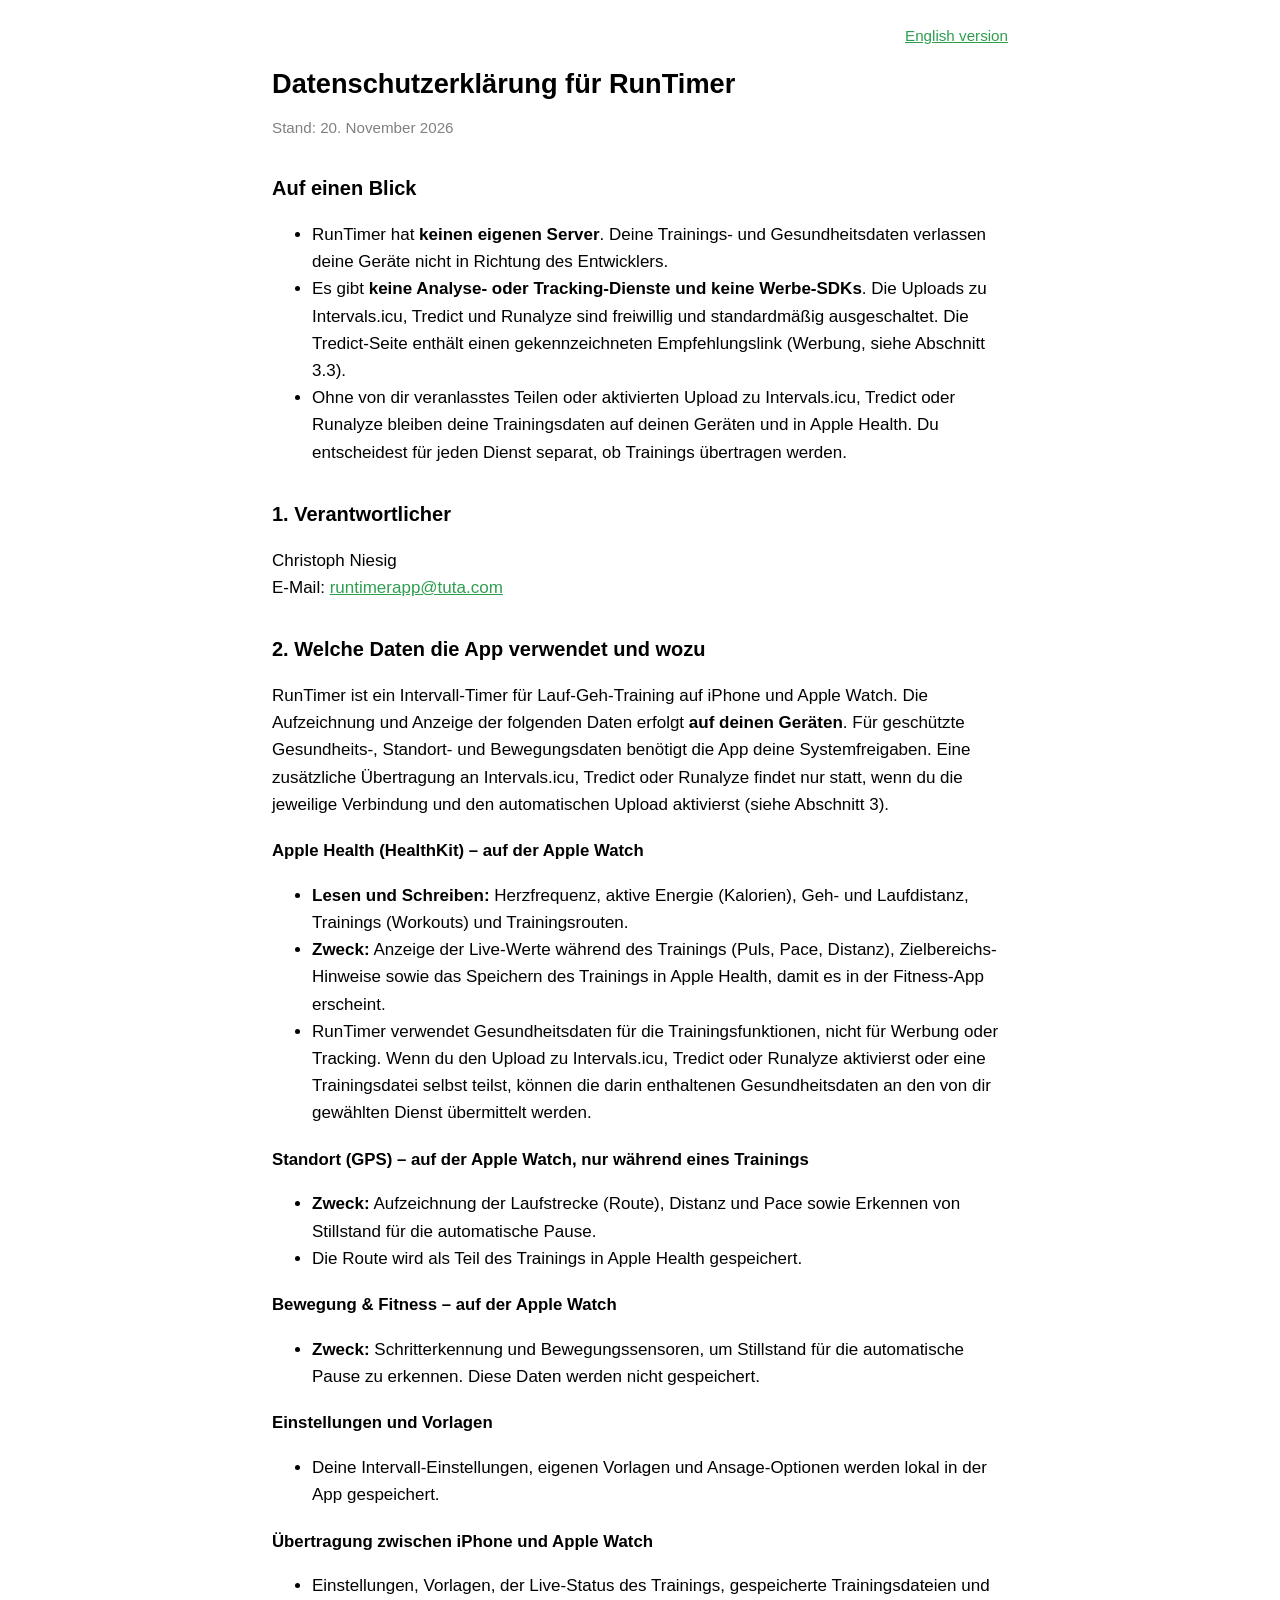
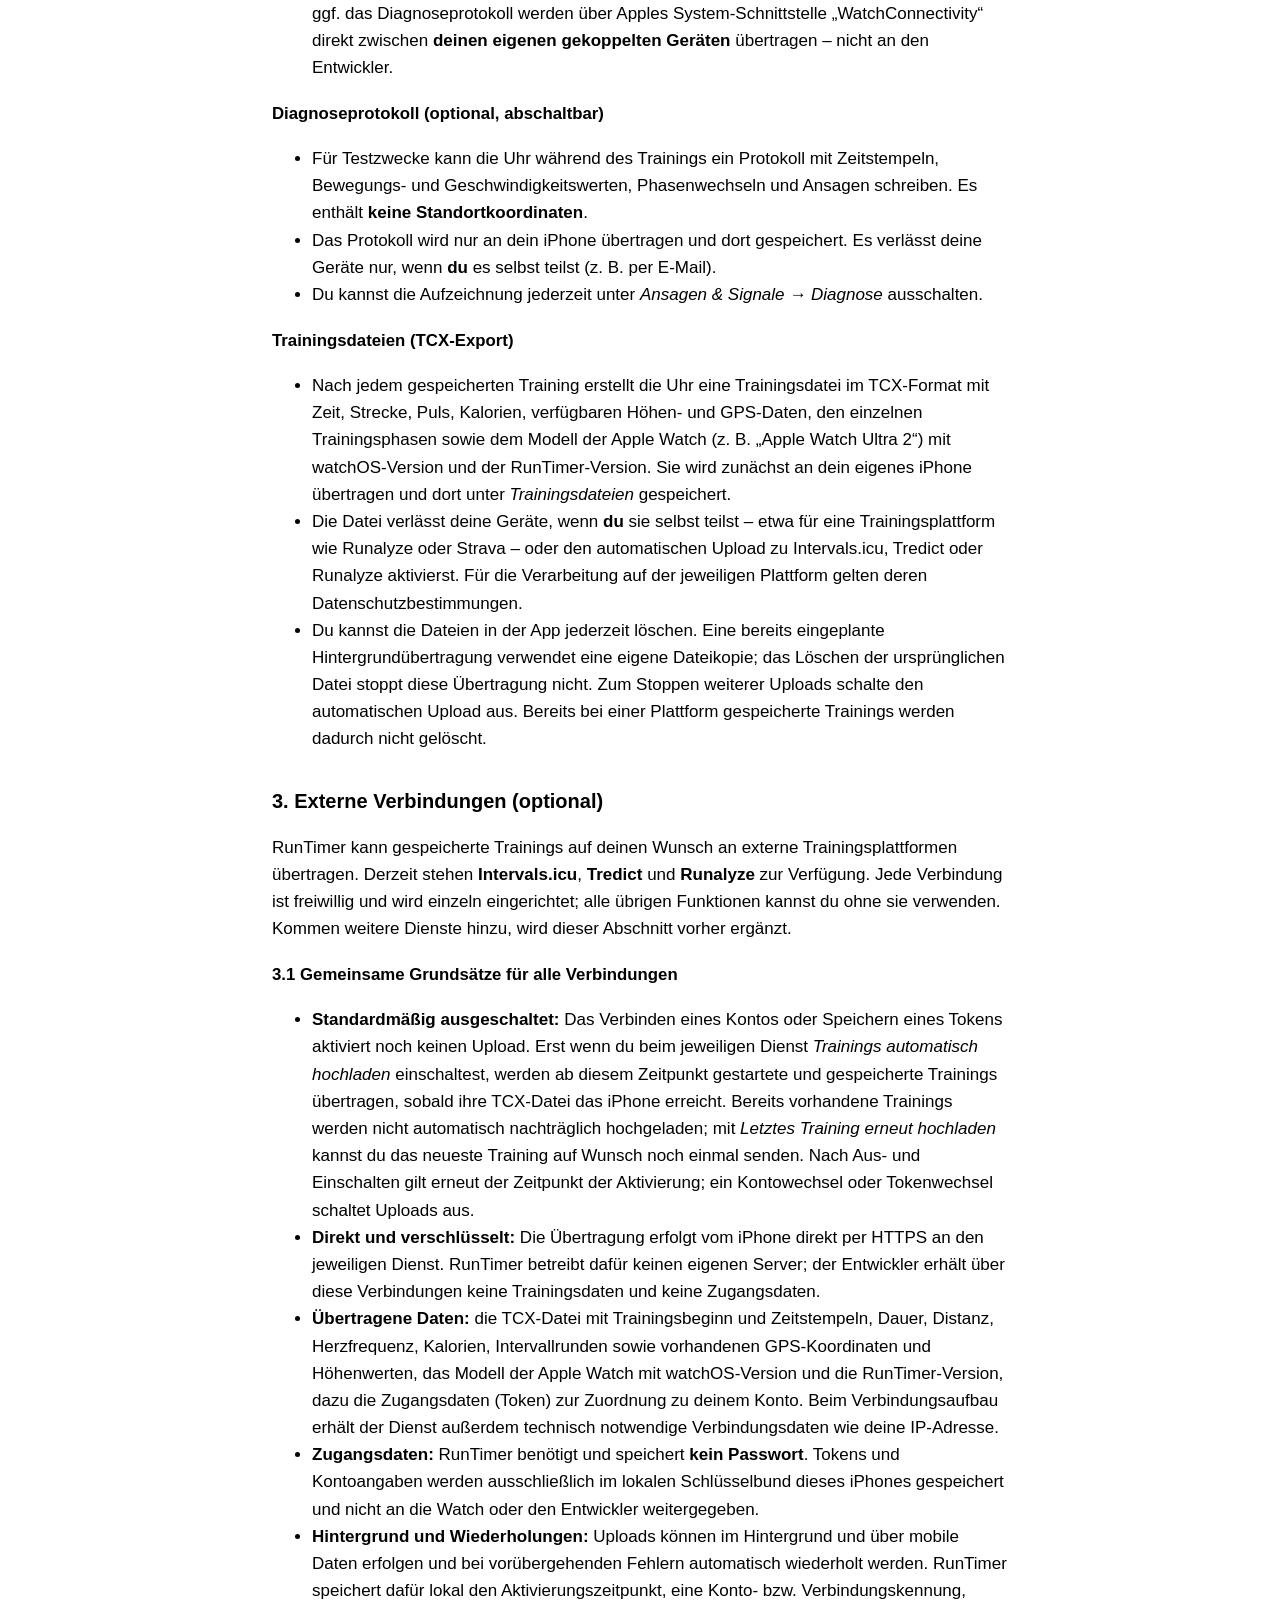
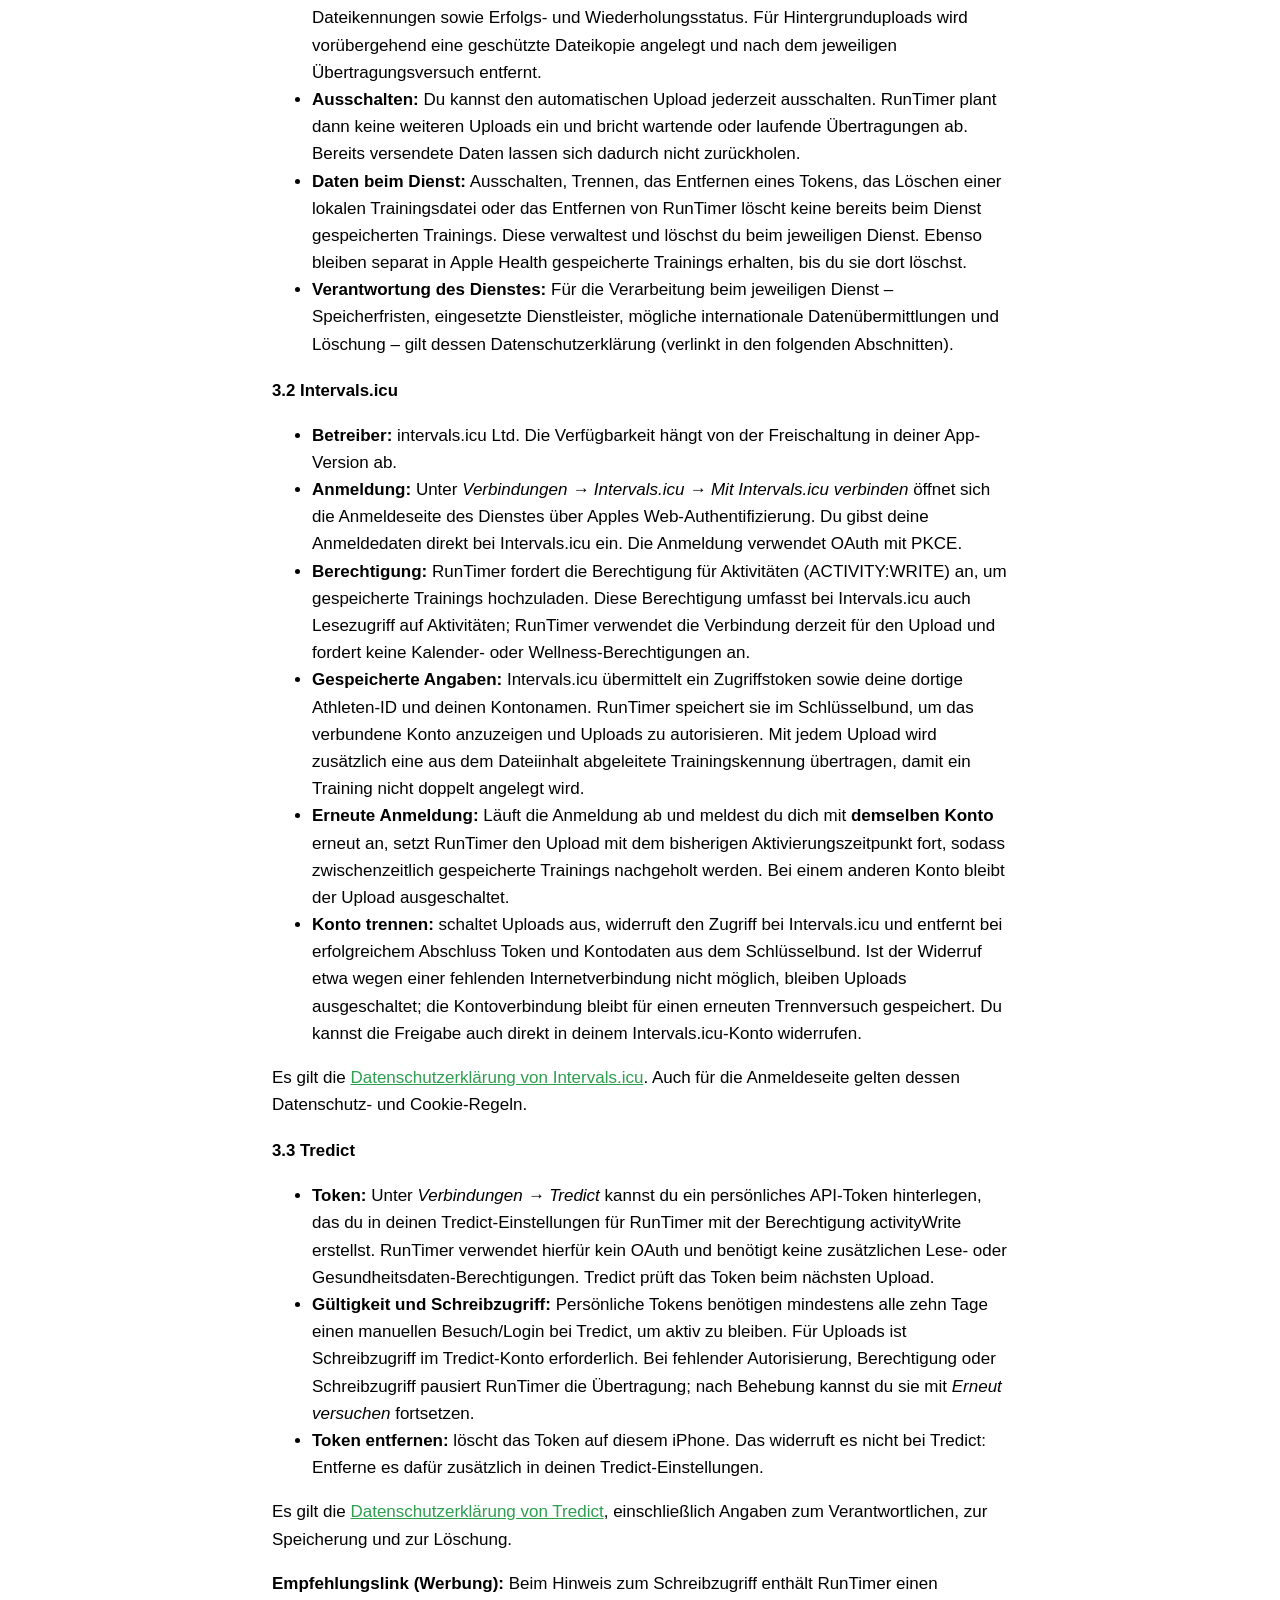
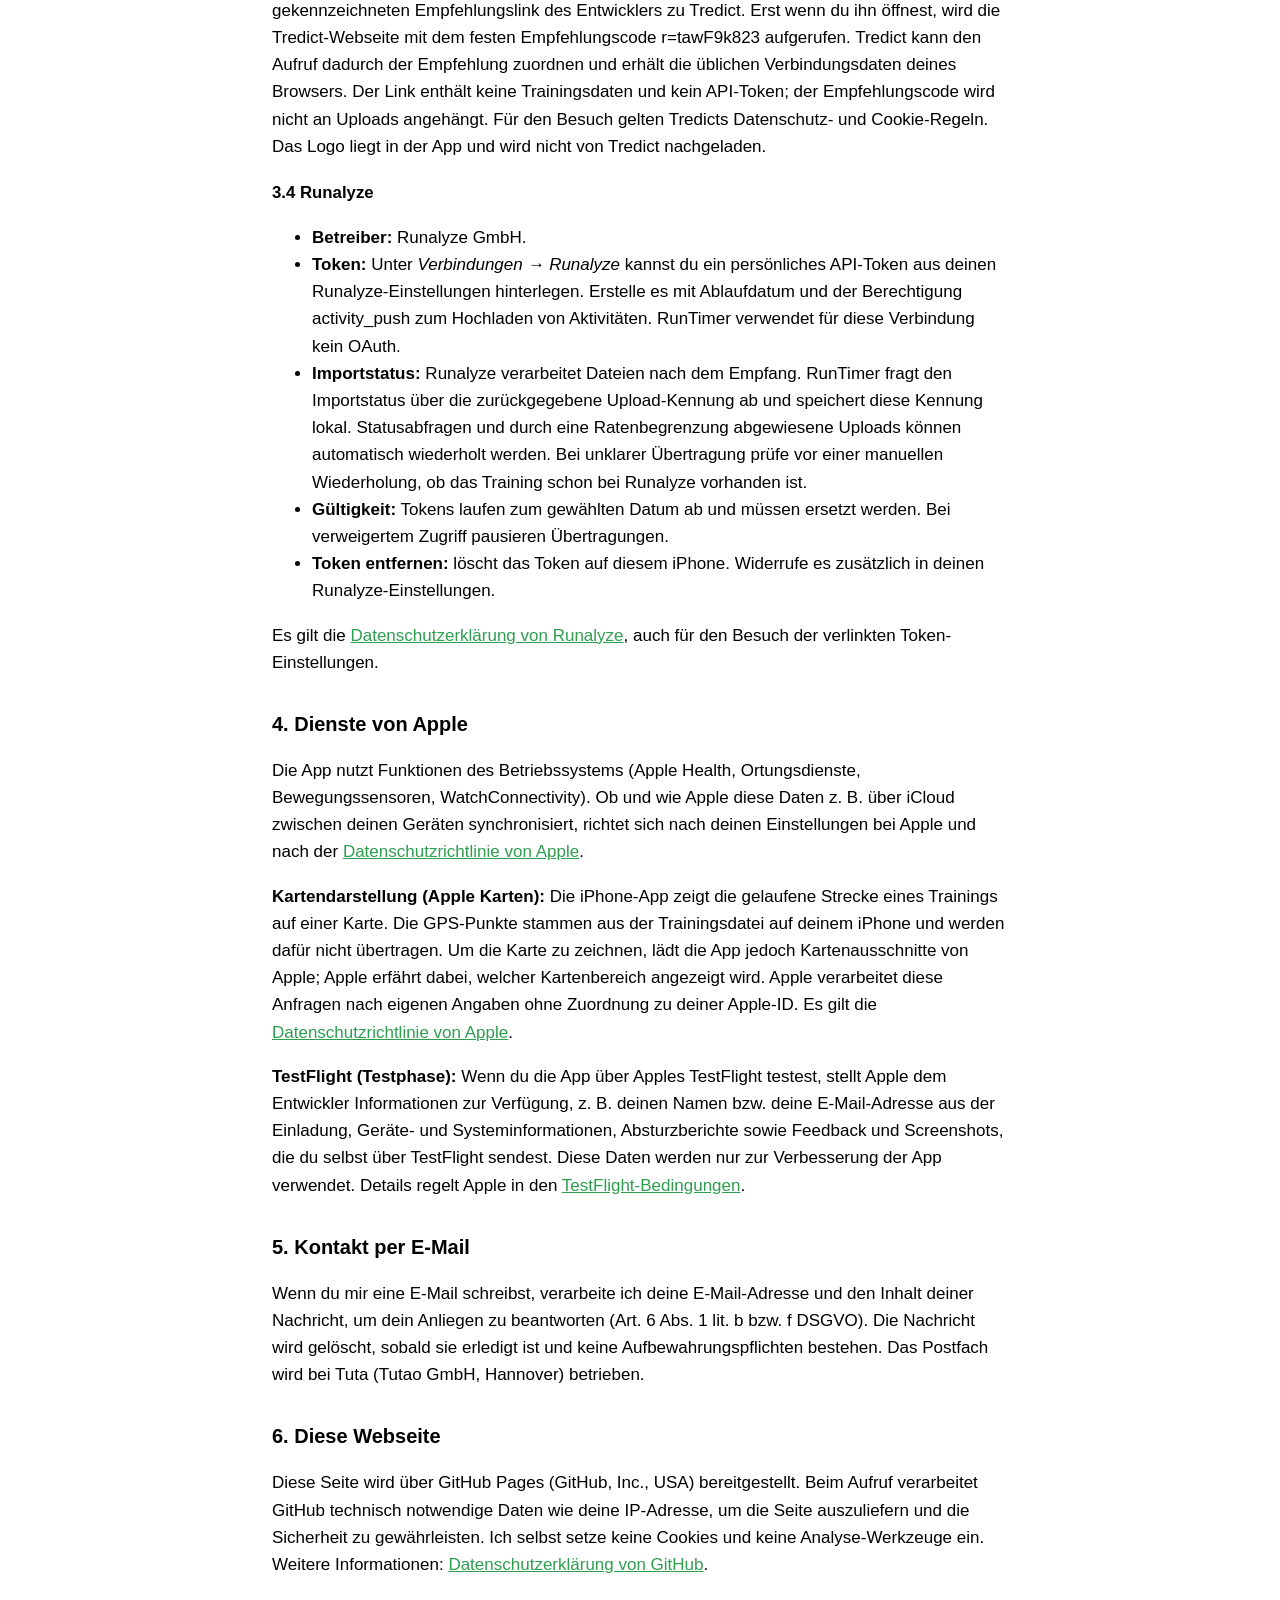
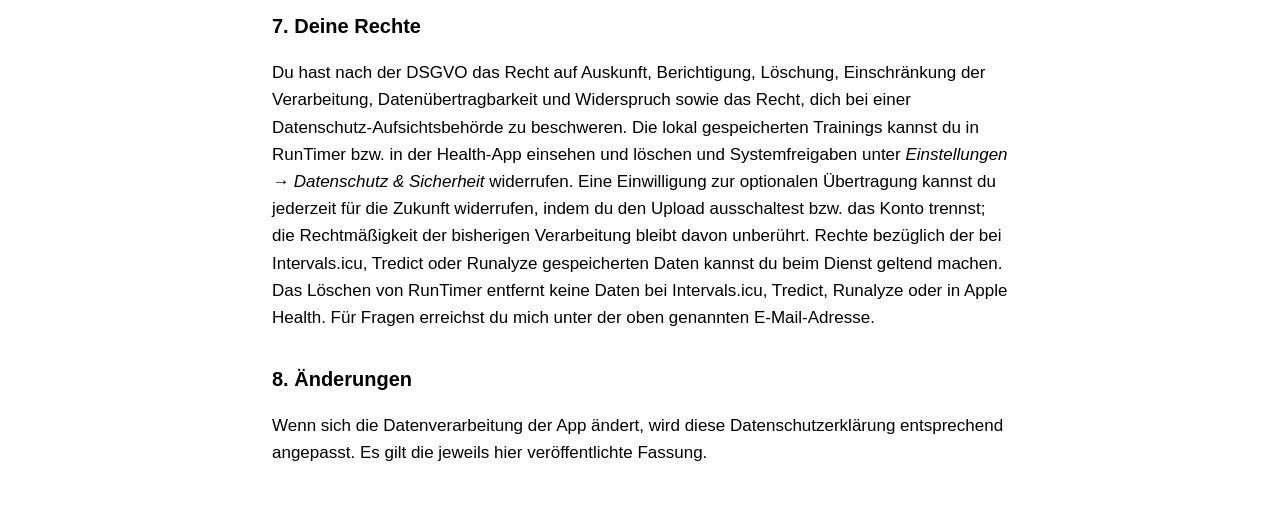
==== commit fc2c71f5: "Add files via upload" ====
--- a/datenschutz.html
+++ b/datenschutz.html
@@ -55,7 +55,7 @@
 </ul>
 <h3>Trainingsdateien (TCX-Export)</h3>
 <ul>
-  <li>Nach jedem gespeicherten Training erstellt die Uhr eine Trainingsdatei im TCX-Format mit Zeit, Strecke, Puls, Kalorien, verfügbaren Höhen- und GPS-Daten und den einzelnen Trainingsphasen. Sie wird zunächst an dein eigenes iPhone übertragen und dort unter <i>Trainingsdateien</i> gespeichert.</li>
+  <li>Nach jedem gespeicherten Training erstellt die Uhr eine Trainingsdatei im TCX-Format mit Zeit, Strecke, Puls, Kalorien, verfügbaren Höhen- und GPS-Daten, den einzelnen Trainingsphasen sowie dem Modell der Apple Watch (z. B. „Apple Watch Ultra 2“) mit watchOS-Version und der RunTimer-Version. Sie wird zunächst an dein eigenes iPhone übertragen und dort unter <i>Trainingsdateien</i> gespeichert.</li>
   <li>Die Datei verlässt deine Geräte, wenn <b>du</b> sie selbst teilst – etwa für eine Trainingsplattform wie Runalyze oder Strava – oder den automatischen Upload zu Intervals.icu, Tredict oder Runalyze aktivierst. Für die Verarbeitung auf der jeweiligen Plattform gelten deren Datenschutzbestimmungen.</li>
   <li>Du kannst die Dateien in der App jederzeit löschen. Eine bereits eingeplante Hintergrundübertragung verwendet eine eigene Dateikopie; das Löschen der ursprünglichen Datei stoppt diese Übertragung nicht. Zum Stoppen weiterer Uploads schalte den automatischen Upload aus. Bereits bei einer Plattform gespeicherte Trainings werden dadurch nicht gelöscht.</li>
 </ul>
@@ -64,9 +64,9 @@
 
 <h3>3.1 Gemeinsame Grundsätze für alle Verbindungen</h3>
 <ul>
-  <li><b>Standardmäßig ausgeschaltet:</b> Das Verbinden eines Kontos oder Speichern eines Tokens aktiviert noch keinen Upload. Erst wenn du beim jeweiligen Dienst <i>Trainings automatisch hochladen</i> einschaltest, werden ab diesem Zeitpunkt gestartete und gespeicherte Trainings übertragen, sobald ihre TCX-Datei das iPhone erreicht. Bereits vorhandene Trainings werden nicht automatisch nachträglich hochgeladen. Nach Aus- und Einschalten gilt erneut der Zeitpunkt der Aktivierung; ein Kontowechsel oder Tokenwechsel schaltet Uploads aus.</li>
+  <li><b>Standardmäßig ausgeschaltet:</b> Das Verbinden eines Kontos oder Speichern eines Tokens aktiviert noch keinen Upload. Erst wenn du beim jeweiligen Dienst <i>Trainings automatisch hochladen</i> einschaltest, werden ab diesem Zeitpunkt gestartete und gespeicherte Trainings übertragen, sobald ihre TCX-Datei das iPhone erreicht. Bereits vorhandene Trainings werden nicht automatisch nachträglich hochgeladen; mit <i>Letztes Training erneut hochladen</i> kannst du das neueste Training auf Wunsch noch einmal senden. Nach Aus- und Einschalten gilt erneut der Zeitpunkt der Aktivierung; ein Kontowechsel oder Tokenwechsel schaltet Uploads aus.</li>
   <li><b>Direkt und verschlüsselt:</b> Die Übertragung erfolgt vom iPhone direkt per HTTPS an den jeweiligen Dienst. RunTimer betreibt dafür keinen eigenen Server; der Entwickler erhält über diese Verbindungen keine Trainingsdaten und keine Zugangsdaten.</li>
-  <li><b>Übertragene Daten:</b> die TCX-Datei mit Trainingsbeginn und Zeitstempeln, Dauer, Distanz, Herzfrequenz, Kalorien, Intervallrunden sowie vorhandenen GPS-Koordinaten und Höhenwerten, dazu die Zugangsdaten (Token) zur Zuordnung zu deinem Konto. Beim Verbindungsaufbau erhält der Dienst außerdem technisch notwendige Verbindungsdaten wie deine IP-Adresse.</li>
+  <li><b>Übertragene Daten:</b> die TCX-Datei mit Trainingsbeginn und Zeitstempeln, Dauer, Distanz, Herzfrequenz, Kalorien, Intervallrunden sowie vorhandenen GPS-Koordinaten und Höhenwerten, das Modell der Apple Watch mit watchOS-Version und die RunTimer-Version, dazu die Zugangsdaten (Token) zur Zuordnung zu deinem Konto. Beim Verbindungsaufbau erhält der Dienst außerdem technisch notwendige Verbindungsdaten wie deine IP-Adresse.</li>
   <li><b>Zugangsdaten:</b> RunTimer benötigt und speichert <b>kein Passwort</b>. Tokens und Kontoangaben werden ausschließlich im lokalen Schlüsselbund dieses iPhones gespeichert und nicht an die Watch oder den Entwickler weitergegeben.</li>
   <li><b>Hintergrund und Wiederholungen:</b> Uploads können im Hintergrund und über mobile Daten erfolgen und bei vorübergehenden Fehlern automatisch wiederholt werden. RunTimer speichert dafür lokal den Aktivierungszeitpunkt, eine Konto- bzw. Verbindungskennung, Dateikennungen sowie Erfolgs- und Wiederholungsstatus. Für Hintergrunduploads wird vorübergehend eine geschützte Dateikopie angelegt und nach dem jeweiligen Übertragungsversuch entfernt.</li>
   <li><b>Ausschalten:</b> Du kannst den automatischen Upload jederzeit ausschalten. RunTimer plant dann keine weiteren Uploads ein und bricht wartende oder laufende Übertragungen ab. Bereits versendete Daten lassen sich dadurch nicht zurückholen.</li>
@@ -105,6 +105,7 @@
 <p>Es gilt die <a href="https://runalyze.com/en/legal/privacy">Datenschutzerklärung von Runalyze</a>, auch für den Besuch der verlinkten Token-Einstellungen.</p>
 <h2>4. Dienste von Apple</h2>
 <p>Die App nutzt Funktionen des Betriebssystems (Apple Health, Ortungsdienste, Bewegungssensoren, WatchConnectivity). Ob und wie Apple diese Daten z. B. über iCloud zwischen deinen Geräten synchronisiert, richtet sich nach deinen Einstellungen bei Apple und nach der <a href="https://www.apple.com/de/legal/privacy/">Datenschutzrichtlinie von Apple</a>.</p>
+<p><b>Kartendarstellung (Apple Karten):</b> Die iPhone-App zeigt die gelaufene Strecke eines Trainings auf einer Karte. Die GPS-Punkte stammen aus der Trainingsdatei auf deinem iPhone und werden dafür nicht übertragen. Um die Karte zu zeichnen, lädt die App jedoch Kartenausschnitte von Apple; Apple erfährt dabei, welcher Kartenbereich angezeigt wird. Apple verarbeitet diese Anfragen nach eigenen Angaben ohne Zuordnung zu deiner Apple-ID. Es gilt die <a href="https://www.apple.com/de/legal/privacy/">Datenschutzrichtlinie von Apple</a>.</p>
 <p><b>TestFlight (Testphase):</b> Wenn du die App über Apples TestFlight testest, stellt Apple dem Entwickler Informationen zur Verfügung, z. B. deinen Namen bzw. deine E-Mail-Adresse aus der Einladung, Geräte- und Systeminformationen, Absturzberichte sowie Feedback und Screenshots, die du selbst über TestFlight sendest. Diese Daten werden nur zur Verbesserung der App verwendet. Details regelt Apple in den <a href="https://www.apple.com/legal/internet-services/itunes/testflight/sren/terms.html">TestFlight-Bedingungen</a>.</p>
 <h2>5. Kontakt per E-Mail</h2>
 <p>Wenn du mir eine E-Mail schreibst, verarbeite ich deine E-Mail-Adresse und den Inhalt deiner Nachricht, um dein Anliegen zu beantworten (Art. 6 Abs. 1 lit. b bzw. f DSGVO). Die Nachricht wird gelöscht, sobald sie erledigt ist und keine Aufbewahrungspflichten bestehen. Das Postfach wird bei Tuta (Tutao GmbH, Hannover) betrieben.</p>
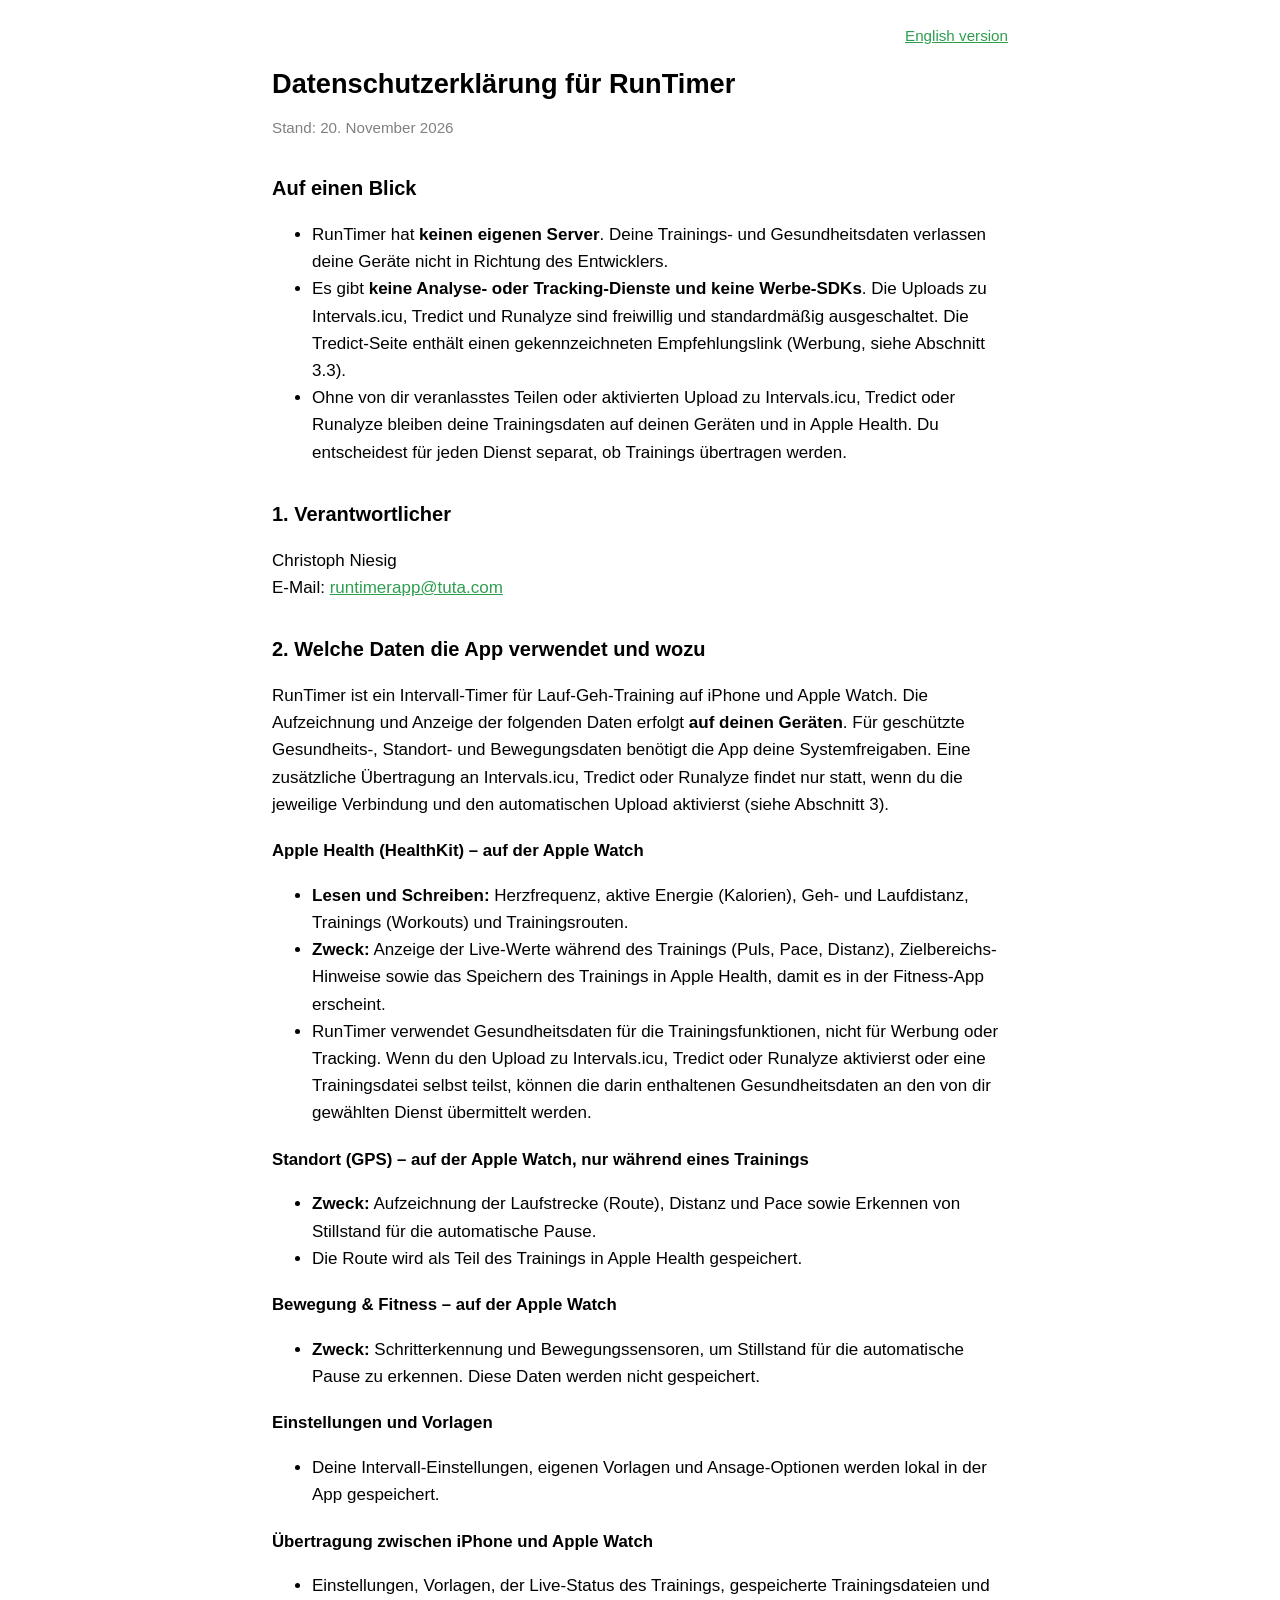
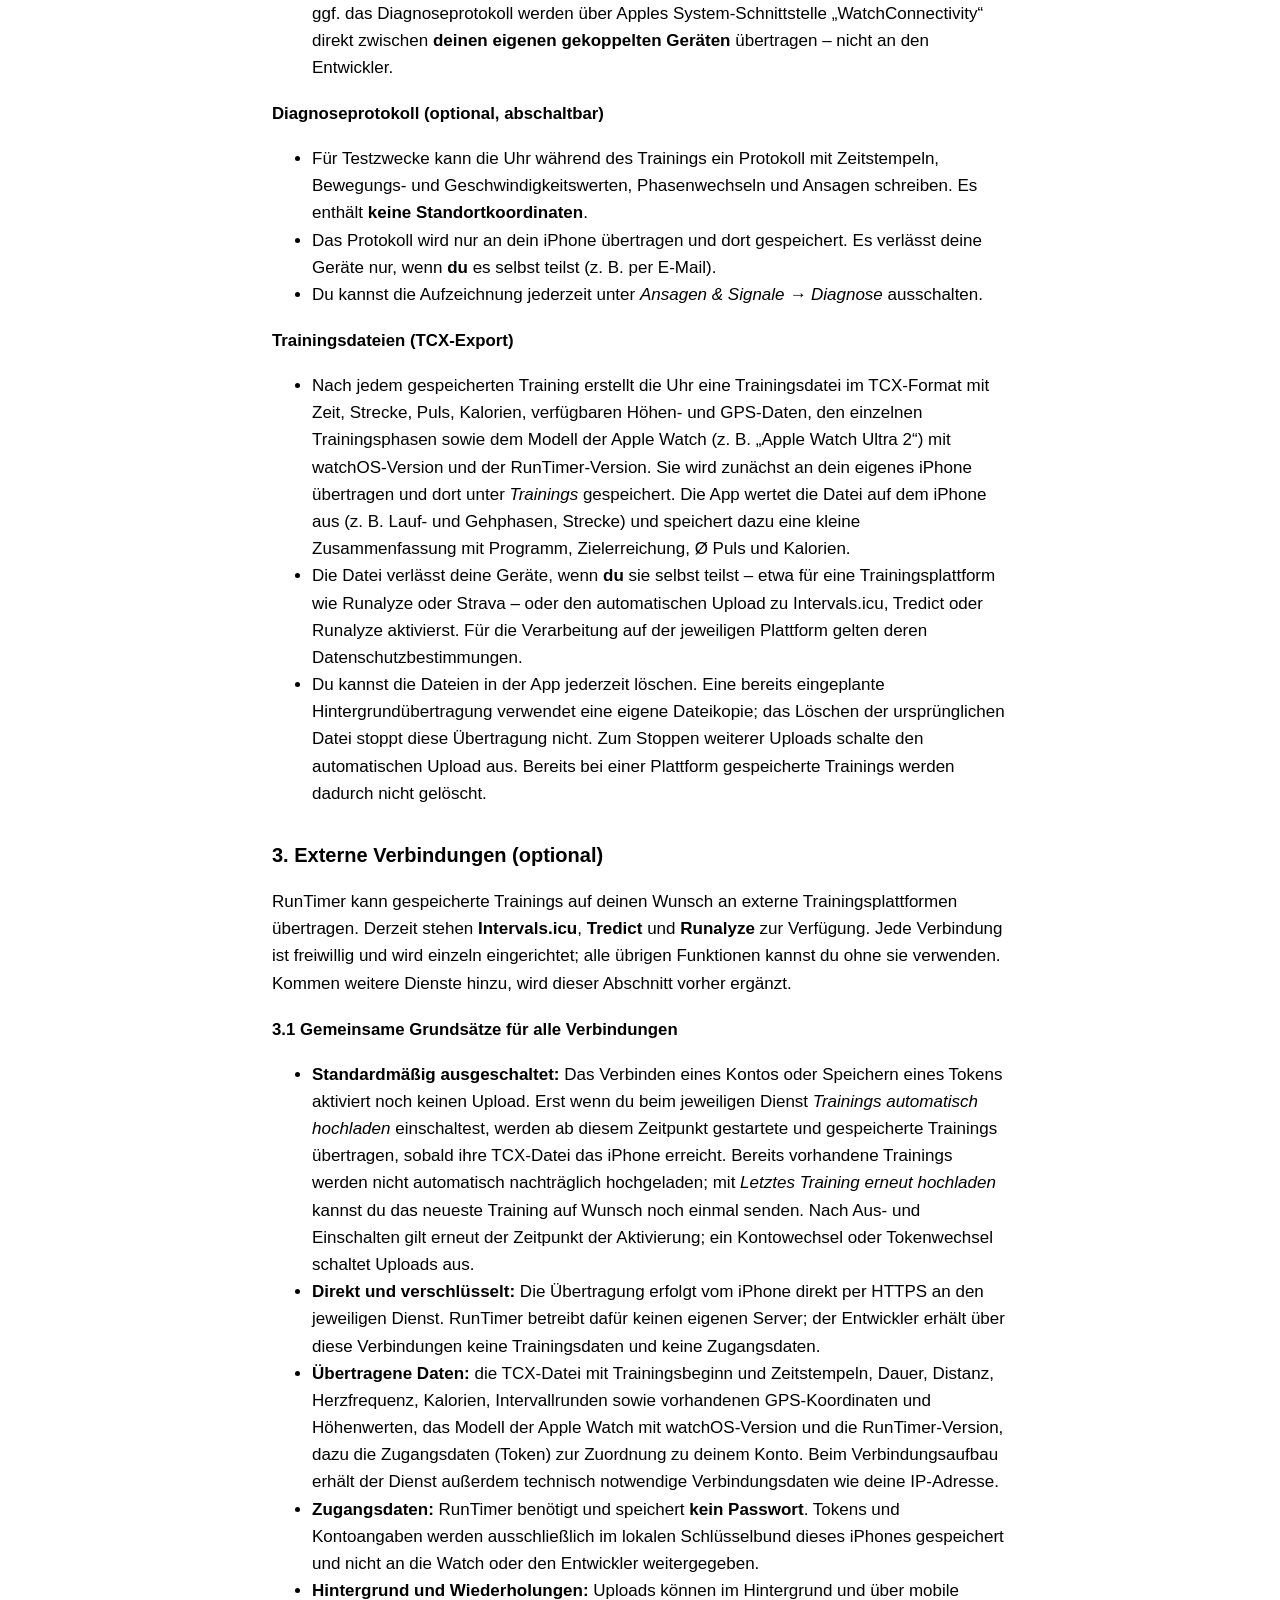
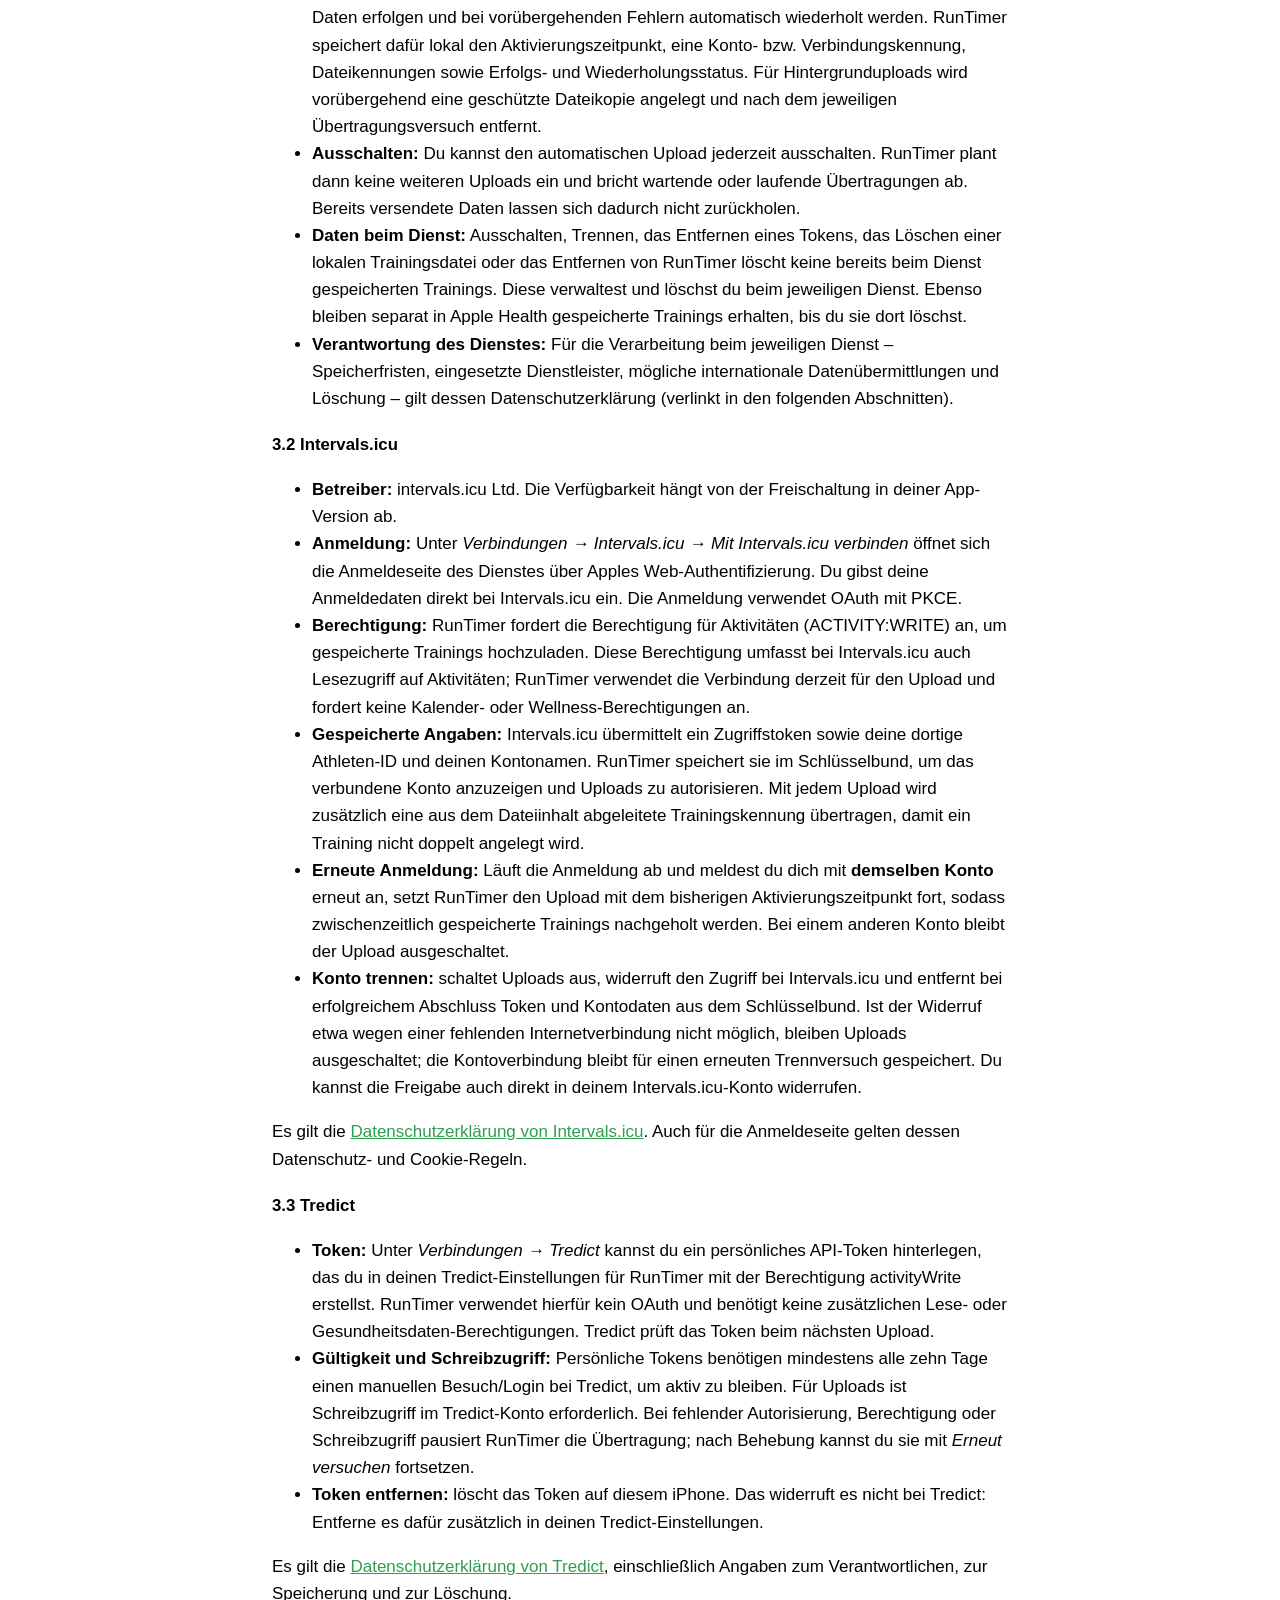
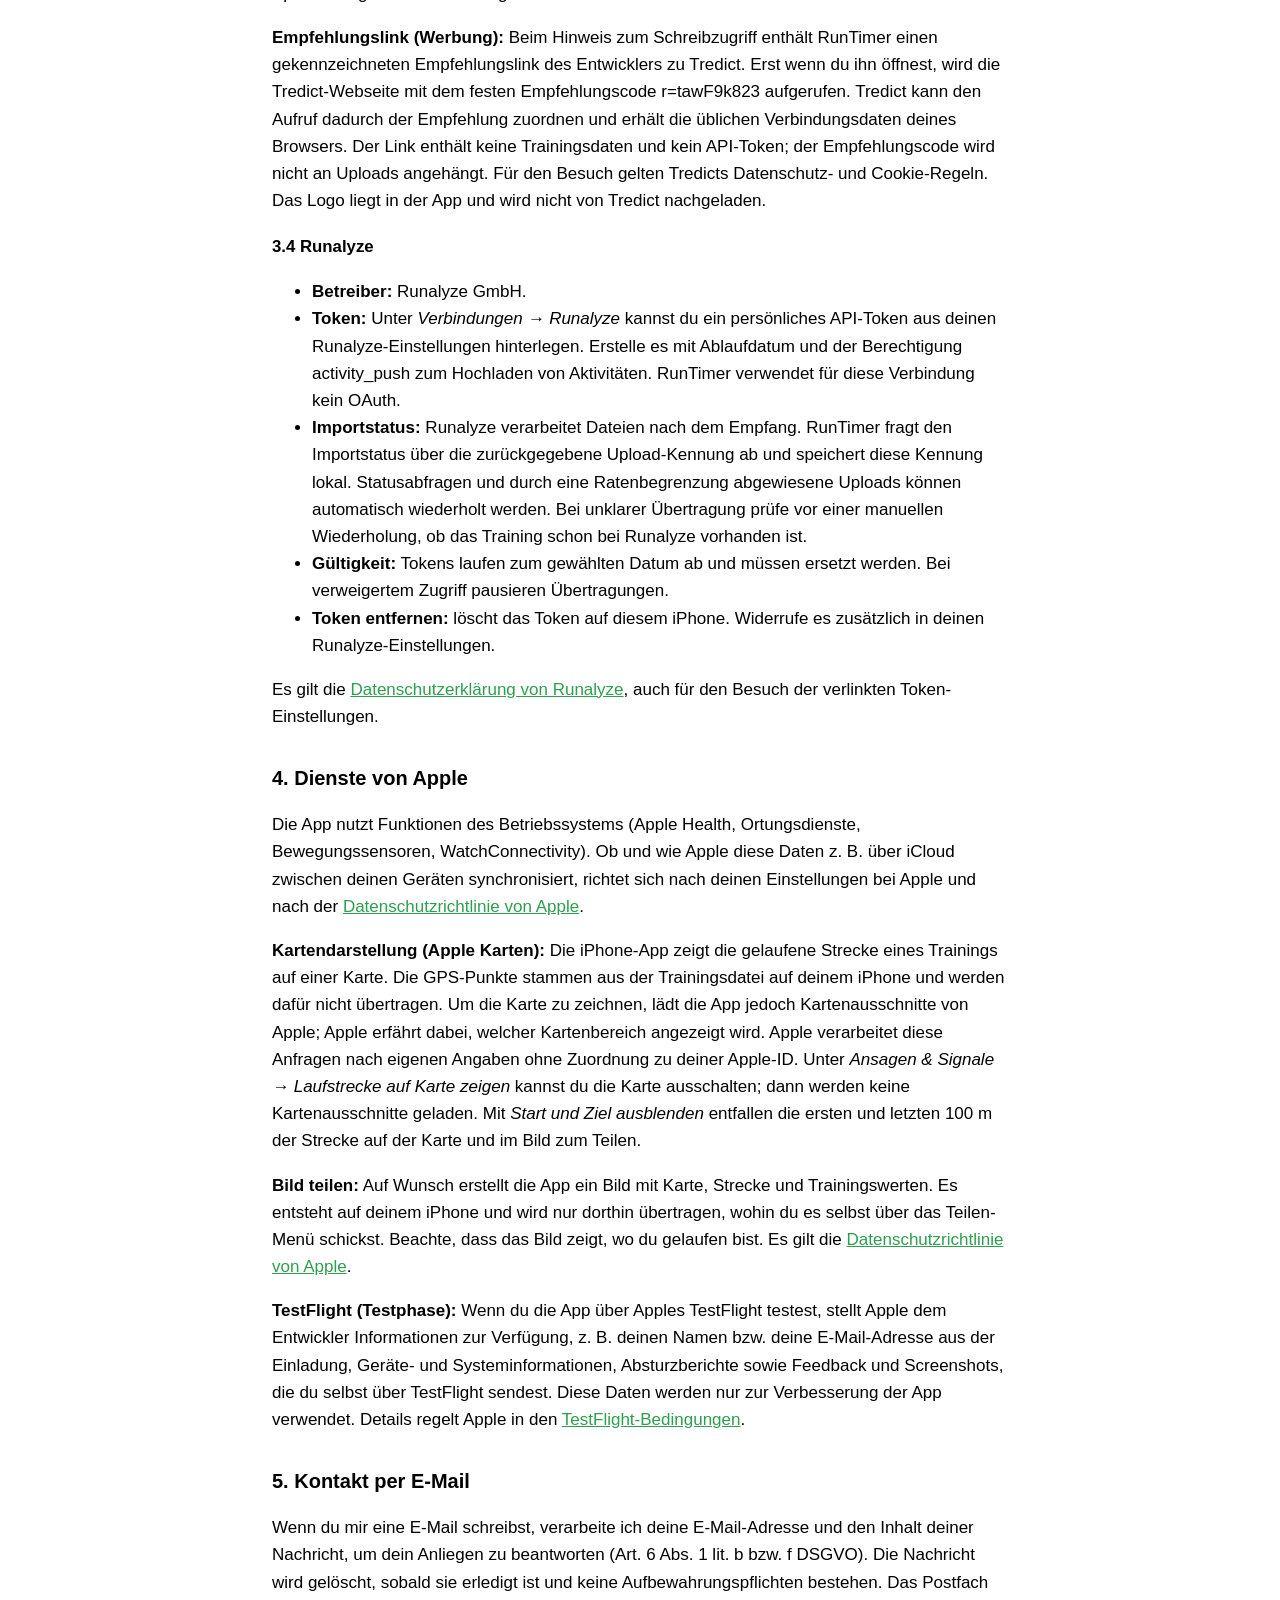
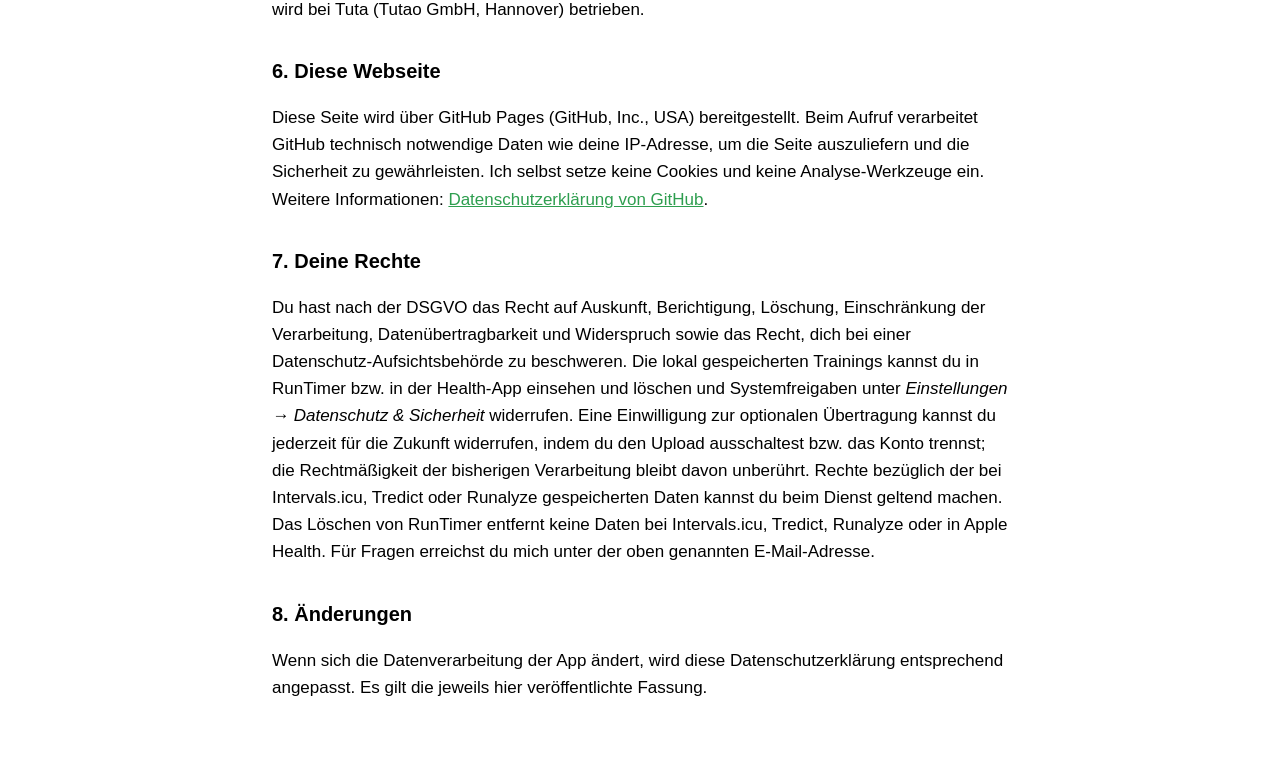
==== commit 87d8be20: "Add files via upload" ====
--- a/datenschutz.html
+++ b/datenschutz.html
@@ -55,7 +55,7 @@
 </ul>
 <h3>Trainingsdateien (TCX-Export)</h3>
 <ul>
-  <li>Nach jedem gespeicherten Training erstellt die Uhr eine Trainingsdatei im TCX-Format mit Zeit, Strecke, Puls, Kalorien, verfügbaren Höhen- und GPS-Daten, den einzelnen Trainingsphasen sowie dem Modell der Apple Watch (z. B. „Apple Watch Ultra 2“) mit watchOS-Version und der RunTimer-Version. Sie wird zunächst an dein eigenes iPhone übertragen und dort unter <i>Trainingsdateien</i> gespeichert.</li>
+  <li>Nach jedem gespeicherten Training erstellt die Uhr eine Trainingsdatei im TCX-Format mit Zeit, Strecke, Puls, Kalorien, verfügbaren Höhen- und GPS-Daten, den einzelnen Trainingsphasen sowie dem Modell der Apple Watch (z. B. „Apple Watch Ultra 2“) mit watchOS-Version und der RunTimer-Version. Sie wird zunächst an dein eigenes iPhone übertragen und dort unter <i>Trainings</i> gespeichert. Die App wertet die Datei auf dem iPhone aus (z. B. Lauf- und Gehphasen, Strecke) und speichert dazu eine kleine Zusammenfassung mit Programm, Zielerreichung, Ø Puls und Kalorien.</li>
   <li>Die Datei verlässt deine Geräte, wenn <b>du</b> sie selbst teilst – etwa für eine Trainingsplattform wie Runalyze oder Strava – oder den automatischen Upload zu Intervals.icu, Tredict oder Runalyze aktivierst. Für die Verarbeitung auf der jeweiligen Plattform gelten deren Datenschutzbestimmungen.</li>
   <li>Du kannst die Dateien in der App jederzeit löschen. Eine bereits eingeplante Hintergrundübertragung verwendet eine eigene Dateikopie; das Löschen der ursprünglichen Datei stoppt diese Übertragung nicht. Zum Stoppen weiterer Uploads schalte den automatischen Upload aus. Bereits bei einer Plattform gespeicherte Trainings werden dadurch nicht gelöscht.</li>
 </ul>
@@ -105,7 +105,8 @@
 <p>Es gilt die <a href="https://runalyze.com/en/legal/privacy">Datenschutzerklärung von Runalyze</a>, auch für den Besuch der verlinkten Token-Einstellungen.</p>
 <h2>4. Dienste von Apple</h2>
 <p>Die App nutzt Funktionen des Betriebssystems (Apple Health, Ortungsdienste, Bewegungssensoren, WatchConnectivity). Ob und wie Apple diese Daten z. B. über iCloud zwischen deinen Geräten synchronisiert, richtet sich nach deinen Einstellungen bei Apple und nach der <a href="https://www.apple.com/de/legal/privacy/">Datenschutzrichtlinie von Apple</a>.</p>
-<p><b>Kartendarstellung (Apple Karten):</b> Die iPhone-App zeigt die gelaufene Strecke eines Trainings auf einer Karte. Die GPS-Punkte stammen aus der Trainingsdatei auf deinem iPhone und werden dafür nicht übertragen. Um die Karte zu zeichnen, lädt die App jedoch Kartenausschnitte von Apple; Apple erfährt dabei, welcher Kartenbereich angezeigt wird. Apple verarbeitet diese Anfragen nach eigenen Angaben ohne Zuordnung zu deiner Apple-ID. Es gilt die <a href="https://www.apple.com/de/legal/privacy/">Datenschutzrichtlinie von Apple</a>.</p>
+<p><b>Kartendarstellung (Apple Karten):</b> Die iPhone-App zeigt die gelaufene Strecke eines Trainings auf einer Karte. Die GPS-Punkte stammen aus der Trainingsdatei auf deinem iPhone und werden dafür nicht übertragen. Um die Karte zu zeichnen, lädt die App jedoch Kartenausschnitte von Apple; Apple erfährt dabei, welcher Kartenbereich angezeigt wird. Apple verarbeitet diese Anfragen nach eigenen Angaben ohne Zuordnung zu deiner Apple-ID. Unter <i>Ansagen &amp; Signale → Laufstrecke auf Karte zeigen</i> kannst du die Karte ausschalten; dann werden keine Kartenausschnitte geladen. Mit <i>Start und Ziel ausblenden</i> entfallen die ersten und letzten 100 m der Strecke auf der Karte und im Bild zum Teilen.</p>
+<p><b>Bild teilen:</b> Auf Wunsch erstellt die App ein Bild mit Karte, Strecke und Trainingswerten. Es entsteht auf deinem iPhone und wird nur dorthin übertragen, wohin du es selbst über das Teilen-Menü schickst. Beachte, dass das Bild zeigt, wo du gelaufen bist. Es gilt die <a href="https://www.apple.com/de/legal/privacy/">Datenschutzrichtlinie von Apple</a>.</p>
 <p><b>TestFlight (Testphase):</b> Wenn du die App über Apples TestFlight testest, stellt Apple dem Entwickler Informationen zur Verfügung, z. B. deinen Namen bzw. deine E-Mail-Adresse aus der Einladung, Geräte- und Systeminformationen, Absturzberichte sowie Feedback und Screenshots, die du selbst über TestFlight sendest. Diese Daten werden nur zur Verbesserung der App verwendet. Details regelt Apple in den <a href="https://www.apple.com/legal/internet-services/itunes/testflight/sren/terms.html">TestFlight-Bedingungen</a>.</p>
 <h2>5. Kontakt per E-Mail</h2>
 <p>Wenn du mir eine E-Mail schreibst, verarbeite ich deine E-Mail-Adresse und den Inhalt deiner Nachricht, um dein Anliegen zu beantworten (Art. 6 Abs. 1 lit. b bzw. f DSGVO). Die Nachricht wird gelöscht, sobald sie erledigt ist und keine Aufbewahrungspflichten bestehen. Das Postfach wird bei Tuta (Tutao GmbH, Hannover) betrieben.</p>
